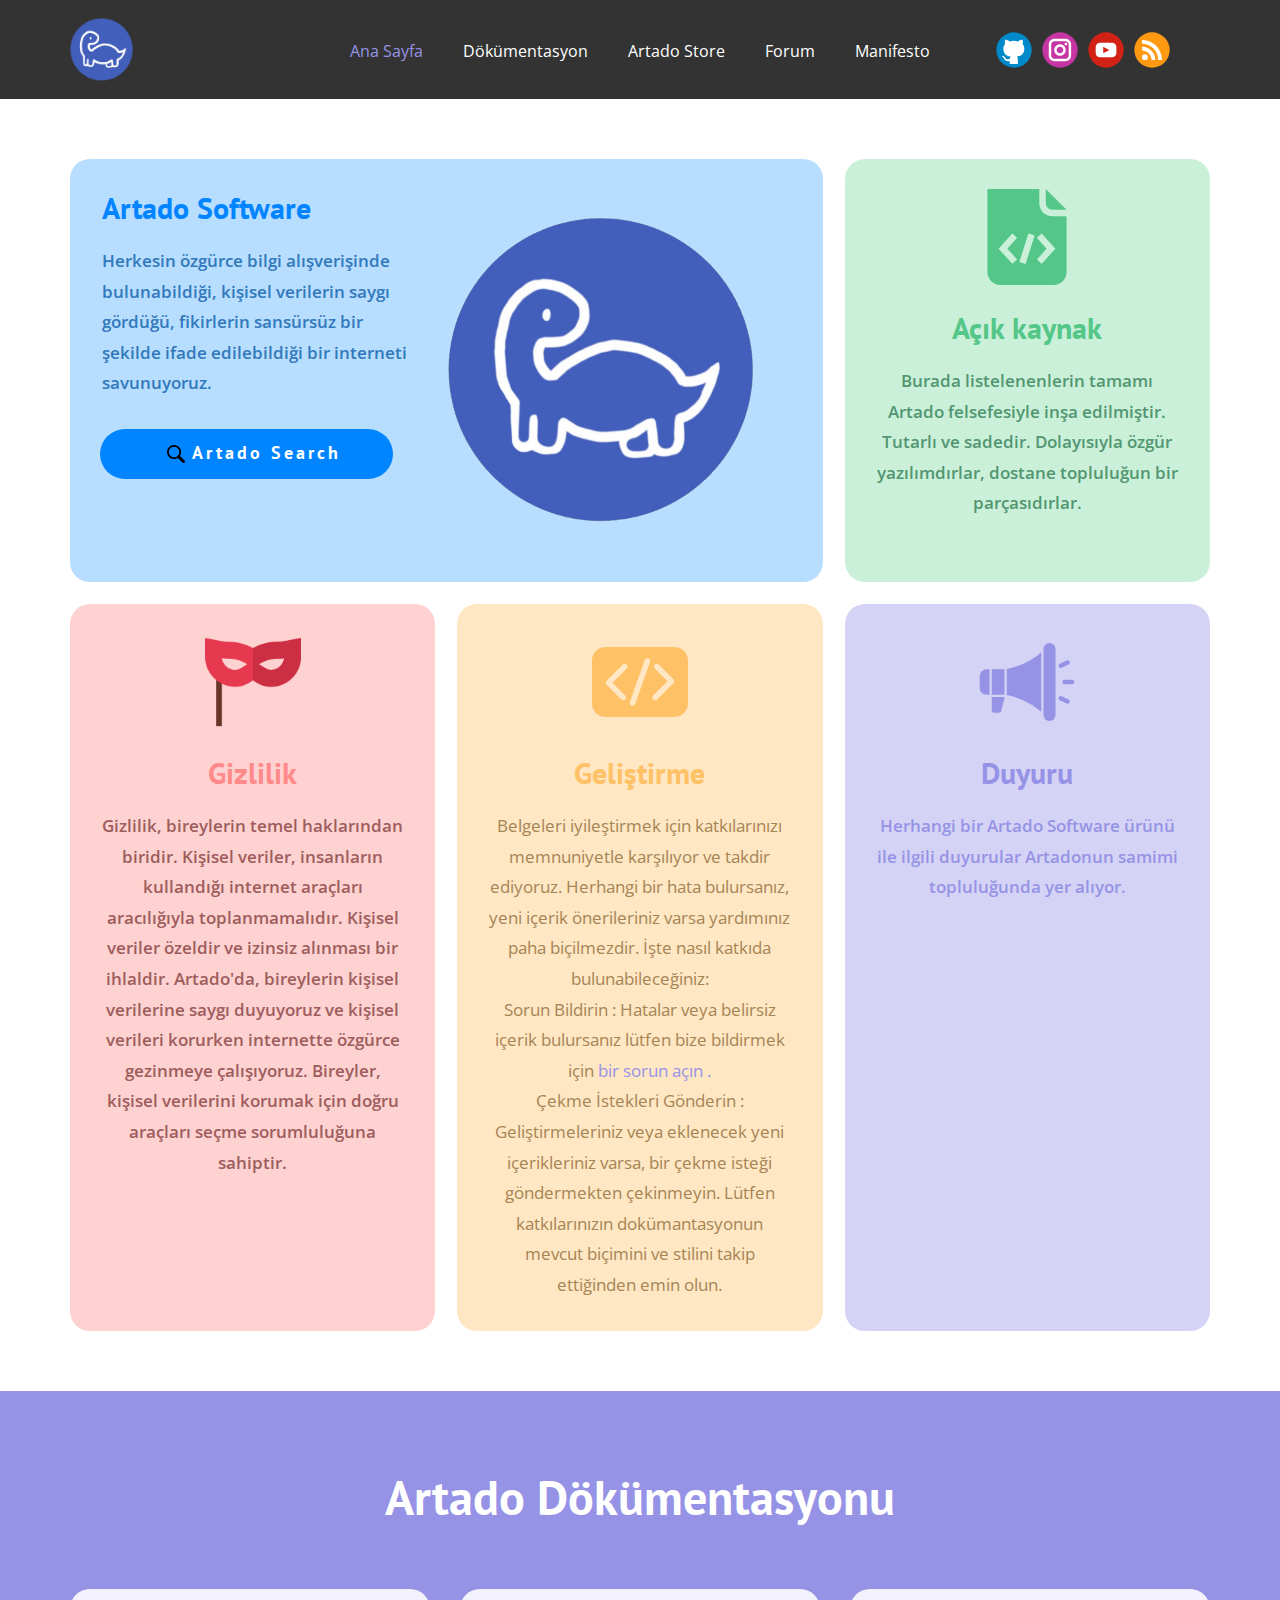
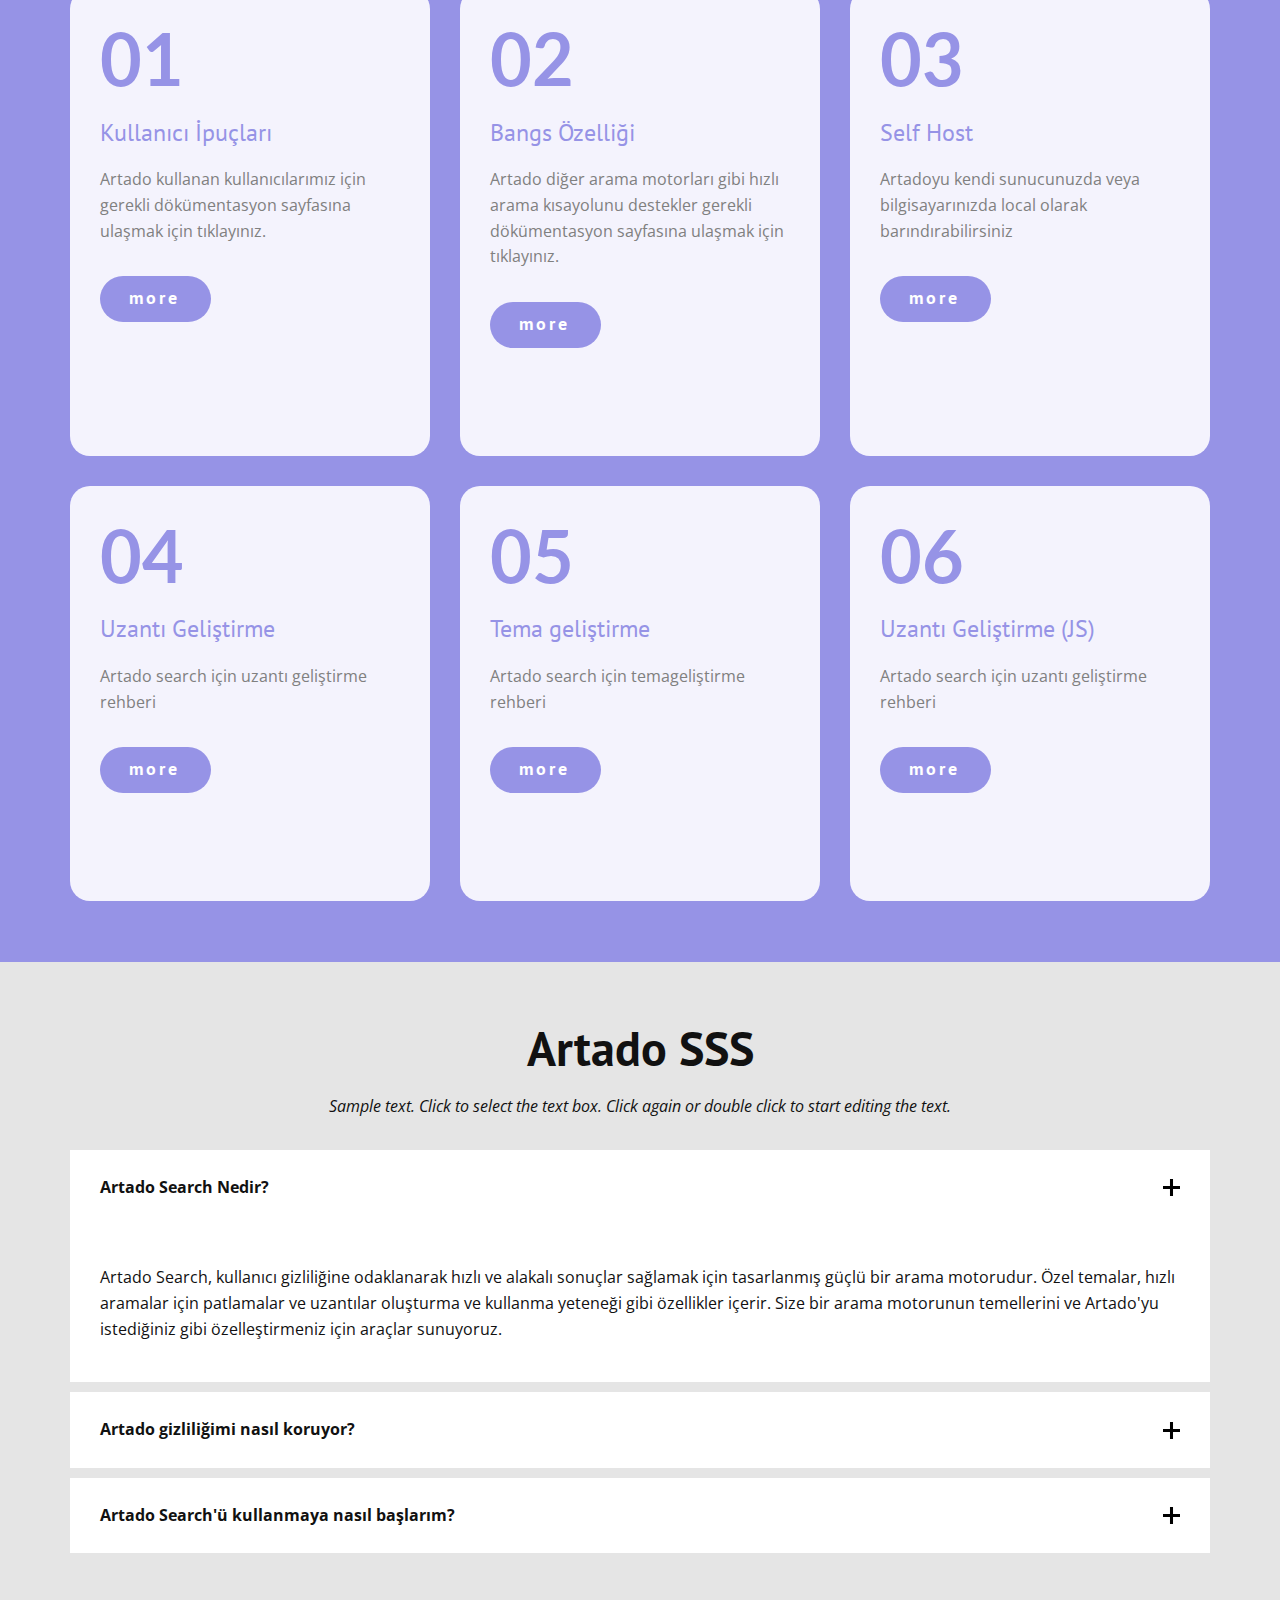
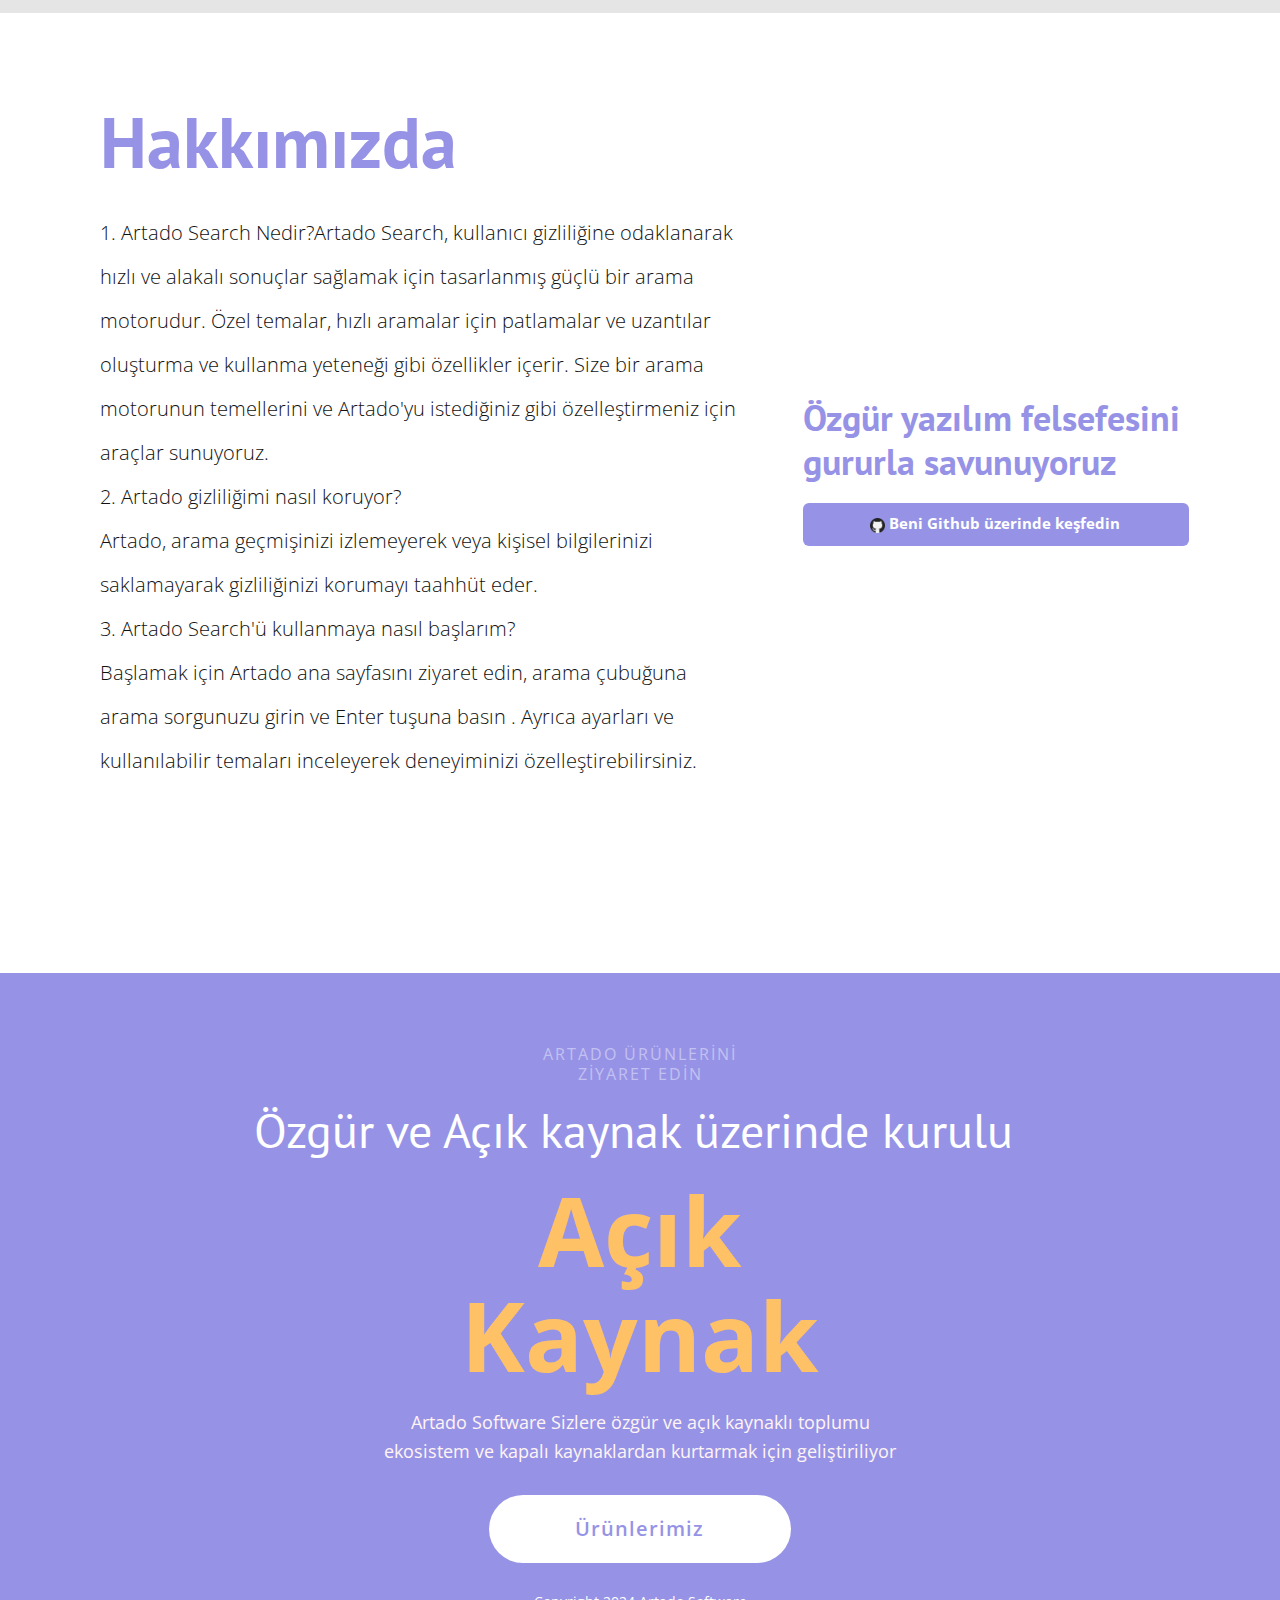
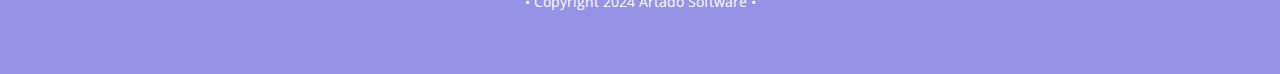
==== index.html @ 6823510e "Update index.html" ====
<!DOCTYPE html>
<html style="font-size: 16px;" lang="tr">
<head>
    <meta name="viewport" content="width=device-width, initial-scale=1.0">
    <meta charset="utf-8">
    <meta name="keywords" content="Strategic Planning, We are committed expert partners, Benefits of working with us​, 01, 02, 03, 04, 05, 06, About Us, Simple, Transparent Pricing, It&amp;apos;s Free!">
    <meta name="description" content="Artado Software ürünlerine ait dökümentasyon sayfası">
    <title>Ana Sayfa</title>
    <link rel="stylesheet" href="../capp.artado.com/98c7f1662faa76b8ba817a9982d3dadc472b928f/artado.css" media="screen">
<link rel="stylesheet" href="artado-site.css" media="screen">
<link rel="stylesheet" href="index.css" media="screen">
    <script class="u-script" type="text/javascript" src="../capp.artado.com/assets/jquery-3.5.1.min.js" defer=""></script>
    <script class="u-script" type="text/javascript" src="../capp.artado.com/98c7f1662faa76b8ba817a9982d3dadc472b928f/artado.js" defer=""></script>
    <meta name="generator" content="Html">
    <link rel="icon" href="favicon.ico">
    <link id="u-theme-google-font" rel="stylesheet" href="https://fonts.googleapis.com/css?family=PT+Sans:400,400i,700,700i|Open+Sans:300,300i,400,400i,500,500i,600,600i,700,700i,800,800i">
    <link id="u-page-google-font" rel="stylesheet" href="https://fonts.googleapis.com/css?family=PT+Sans:400,400i,700,700i|Lato:100,100i,300,300i,400,400i,700,700i,900,900i|Open+Sans:300,300i,400,400i,500,500i,600,600i,700,700i,800,800i">
    
    
    <script type="application/ld+json">{
		"@context": "http://schema.org",
		"@type": "Organization",
		"name": "Artado Docs",
		"url": "/",
		"logo": "https://assets.nicepagecdn.com/c673698b/6336722/images/artado.png",
		"sameAs": []
}</script>
    <meta name="theme-color" content="#9693e6">
    <meta property="og:title" content="Ana Sayfa">
    <meta property="og:description" content="Artado Software ürünlerine ait dökümentasyon sayfası">
    <meta property="og:type" content="website">
    <link rel="canonical" href="index.html">
  </head>
  <body data-home-page="https://artado.xyz/" data-home-page-title="Ana Sayfa" data-path-to-root="/" data-include-products="false" class="u-body u-xl-mode" data-lang="tr"><header class="u-align-center-sm u-align-center-xs u-clearfix u-custom-color-1 u-header u-header" id="sec-a26b"><div class="u-clearfix u-sheet u-sheet-1">
        <a href="#" class="u-image u-logo u-image-1" data-image-width="607" data-image-height="606">
          <img src="../assets.artadocdn.com/c673698b/6336722/images/artado.png" class="u-logo-image u-logo-image-1">
        </a>
        <div class="u-social-icons u-spacing-10 u-social-icons-1">
          <a class="u-social-url" target="_blank" data-type="Github" title="Github" href="#"><span class="u-icon u-social-github u-social-icon u-icon-1"><svg class="u-svg-link" preserveAspectRatio="xMidYMin slice" viewBox="0 0 112 112" style=""><use xlink:href="#svg-cd35"></use></svg><svg class="u-svg-content" viewBox="0 0 112 112" x="0" y="0" id="svg-cd35"><circle fill="currentColor" cx="56.1" cy="56.1" r="55"></circle><path fill="#FFFFFF" d="M88,51.3c0-5.5-1.9-10.2-5.3-13.7c0.6-1.3,2.3-6.5-0.5-13.5c0,0-4.2-1.4-14,5.3c-4.1-1.1-8.4-1.7-12.7-1.8
	c-4.3,0-8.7,0.6-12.7,1.8c-9.7-6.6-14-5.3-14-5.3c-2.8,7-1,12.2-0.5,13.5C25,41.2,23,45.7,23,51.3c0,19.6,11.9,23.9,23.3,25.2
	c-1.5,1.3-2.8,3.5-3.2,6.8c-3,1.3-10.2,3.6-14.9-4.3c0,0-2.7-4.9-7.8-5.3c0,0-5-0.1-0.4,3.1c0,0,3.3,1.6,5.6,7.5c0,0,3,9.1,17.2,6
	c0,4.3,0.1,8.3,0.1,9.5h25.2c0-1.7,0.1-7.2,0.1-14c0-4.7-1.7-7.9-3.4-9.4C76,75.2,88,70.9,88,51.3z"></path></svg></span>
          </a>
          <a class="u-social-url" title="instagram" target="_blank" href="#"><span class="u-icon u-social-icon u-social-instagram u-icon-2"><svg class="u-svg-link" preserveAspectRatio="xMidYMin slice" viewBox="0 0 112 112" style=""><use xlink:href="#svg-e102"></use></svg><svg class="u-svg-content" viewBox="0 0 112 112" x="0" y="0" id="svg-e102"><circle fill="currentColor" cx="56.1" cy="56.1" r="55"></circle><path fill="#FFFFFF" d="M55.9,38.2c-9.9,0-17.9,8-17.9,17.9C38,66,46,74,55.9,74c9.9,0,17.9-8,17.9-17.9C73.8,46.2,65.8,38.2,55.9,38.2
      z M55.9,66.4c-5.7,0-10.3-4.6-10.3-10.3c-0.1-5.7,4.6-10.3,10.3-10.3c5.7,0,10.3,4.6,10.3,10.3C66.2,61.8,61.6,66.4,55.9,66.4z"></path><path fill="#FFFFFF" d="M74.3,33.5c-2.3,0-4.2,1.9-4.2,4.2s1.9,4.2,4.2,4.2s4.2-1.9,4.2-4.2S76.6,33.5,74.3,33.5z"></path><path fill="#FFFFFF" d="M73.1,21.3H38.6c-9.7,0-17.5,7.9-17.5,17.5v34.5c0,9.7,7.9,17.6,17.5,17.6h34.5c9.7,0,17.5-7.9,17.5-17.5V38.8
      C90.6,29.1,82.7,21.3,73.1,21.3z M83,73.3c0,5.5-4.5,9.9-9.9,9.9H38.6c-5.5,0-9.9-4.5-9.9-9.9V38.8c0-5.5,4.5-9.9,9.9-9.9h34.5
      c5.5,0,9.9,4.5,9.9,9.9V73.3z"></path></svg></span>
          </a>
          <a class="u-social-url" target="_blank" data-type="YouTube" title="YouTube" href="#"><span class="u-icon u-social-icon u-social-youtube u-icon-3"><svg class="u-svg-link" preserveAspectRatio="xMidYMin slice" viewBox="0 0 112 112" style=""><use xlink:href="#svg-0011"></use></svg><svg class="u-svg-content" viewBox="0 0 112 112" x="0" y="0" id="svg-0011"><circle fill="currentColor" cx="56.1" cy="56.1" r="55"></circle><path fill="#FFFFFF" d="M74.9,33.3H37.3c-7.4,0-13.4,6-13.4,13.4v18.8c0,7.4,6,13.4,13.4,13.4h37.6c7.4,0,13.4-6,13.4-13.4V46.7 C88.3,39.3,82.3,33.3,74.9,33.3L74.9,33.3z M65.9,57l-17.6,8.4c-0.5,0.2-1-0.1-1-0.6V47.5c0-0.5,0.6-0.9,1-0.6l17.6,8.9 C66.4,56,66.4,56.8,65.9,57L65.9,57z"></path></svg></span>
          </a>
          <a class="u-social-url" target="_blank" data-type="RSS" title="RSS" href="#"><span class="u-icon u-social-icon u-social-rss u-icon-4"><svg class="u-svg-link" preserveAspectRatio="xMidYMin slice" viewBox="0 0 112 112" style=""><use xlink:href="#svg-baa0"></use></svg><svg class="u-svg-content" viewBox="0 0 112 112" x="0" y="0" id="svg-baa0"><circle fill="currentColor" cx="56.1" cy="56.1" r="55"></circle><circle fill="#FFFFFF" cx="33.9" cy="78.3" r="8.9"></circle><path fill="#FFFFFF" d="M25,45.8v11.8c16.3,0,29.6,13.3,29.6,29.6h11.8C66.4,64.3,47.9,45.8,25,45.8z"></path><path fill="#FFFFFF" d="M25,25v11.8c27.7,0,50.3,22.5,50.3,50.3h11.8C87.1,52.9,59.3,25,25,25z"></path></svg></span>
          </a>
        </div>
        <nav class="u-align-left u-menu u-menu-dropdown u-offcanvas u-menu-1">
          <div class="menu-collapse" style="font-size: 1rem;">
            <a class="u-button-style u-nav-link" href="#">
              <svg class="u-svg-link" preserveAspectRatio="xMidYMin slice" viewBox="0 0 302 302" style=""><use xmlns:xlink="http://www.w3.org/1999/xlink" xlink:href="#svg-8a8f"></use></svg>
              <svg xmlns="http://www.w3.org/2000/svg" xmlns:xlink="http://www.w3.org/1999/xlink" version="1.1" id="svg-8a8f" x="0px" y="0px" viewBox="0 0 302 302" style="enable-background:new 0 0 302 302;" xml:space="preserve" class="u-svg-content"><g><rect y="36" width="302" height="30"></rect><rect y="236" width="302" height="30"></rect><rect y="136" width="302" height="30"></rect>
</g><g></g><g></g><g></g><g></g><g></g><g></g><g></g><g></g><g></g><g></g><g></g><g></g><g></g><g></g><g></g></svg>
            </a>
          </div>
          <div class="u-custom-menu u-nav-container">
            <ul class="u-nav u-unstyled u-nav-1"><li class="u-nav-item"><a class="u-button-style u-nav-link u-text-active-palette-1-base u-text-hover-palette-2-base" href="index.html" style="padding: 10px 20px;">Ana Sayfa</a><div class="u-nav-popup"><ul class="u-h-spacing-20 u-nav u-unstyled u-v-spacing-10 u-nav-2"><li class="u-nav-item"><a class="u-button-style u-nav-link u-white" href="en_docs.html">Home</a>
</li></ul>
</div>
</li><li class="u-nav-item"><a class="u-button-style u-nav-link u-text-active-palette-1-base u-text-hover-palette-2-base" href="documentation.html" style="padding: 10px 20px;">Dökümentasyon</a><div class="u-nav-popup"><ul class="u-h-spacing-20 u-nav u-unstyled u-v-spacing-10 u-nav-3"><li class="u-nav-item"><a class="u-button-style u-nav-link u-white" href="en_docs.html">Documentation (EN)</a>
</li></ul>
</div>
</li><li class="u-nav-item"><a class="u-button-style u-nav-link u-text-active-palette-1-base u-text-hover-palette-2-base" href="https://devs.artado.xyz/" target="_blank" style="padding: 10px 20px;">Artado Store</a>
</li><li class="u-nav-item"><a class="u-button-style u-nav-link u-text-active-palette-1-base u-text-hover-palette-2-base" href="https://forum.artado.xyz/" target="_blank" style="padding: 10px 20px;">Forum</a>
</li><li class="u-nav-item"><a class="u-button-style u-nav-link u-text-active-palette-1-base u-text-hover-palette-2-base" href="https://artadosearch.com/manifest" style="padding: 10px 20px;">Manifesto</a>
</li></ul>
          </div>
          <div class="u-custom-menu u-nav-container-collapse">
            <div class="u-align-center u-black u-container-align-center u-container-style u-inner-container-layout u-opacity u-opacity-95 u-sidenav">
              <div class="u-inner-container-layout u-sidenav-overflow">
                <div class="u-menu-close"></div>
                <ul class="u-align-center u-nav u-popupmenu-items u-unstyled u-nav-4"><li class="u-nav-item"><a class="u-button-style u-nav-link" href="index.html">Ana Sayfa</a><div class="u-nav-popup"><ul class="u-h-spacing-20 u-nav u-unstyled u-v-spacing-10 u-nav-5"><li class="u-nav-item"><a class="u-button-style u-nav-link" href="en_docs.html">Home</a>
</li></ul>
</div>
</li><li class="u-nav-item"><a class="u-button-style u-nav-link" href="documentation.html">Dokümentasyon</a><div class="u-nav-popup"><ul class="u-h-spacing-20 u-nav u-unstyled u-v-spacing-10 u-nav-6"><li class="u-nav-item"><a class="u-button-style u-nav-link" href="en_docs.html">Documentation (EN)</a>
</li></ul>
</div>
</li><li class="u-nav-item"><a class="u-button-style u-nav-link" href="https://devs.artado.xyz/" target="_blank">Artado Store</a>
</li><li class="u-nav-item"><a class="u-button-style u-nav-link" href="https://forum.artado.xyz/" target="_blank">Forum</a>
</li><li class="u-nav-item"><a class="u-button-style u-nav-link" href="https://artadosearch.com/manifest">Manifesto</a>
</li></ul>
              </div>
            </div>
            <div class="u-black u-menu-overlay u-opacity u-opacity-70"></div>
          </div>
        </nav>
      </div></header> 
    <section class="u-align-center u-clearfix u-container-align-center u-section-1" id="sec-c72f">
      <div class="u-clearfix u-sheet u-sheet-1">
        <div class="data-layout-selected u-clearfix u-expanded-width u-gutter-22 u-layout-wrap u-layout-wrap-1">
          <div class="u-layout">
            <div class="u-layout-col">
              <div class="u-size-40">
                <div class="u-layout-row">
                  <div class="u-size-40">
                    <div class="u-layout-col">
                      <div class="u-align-left u-container-align-left u-container-style u-layout-cell u-opacity u-opacity-70 u-palette-5-light-2 u-radius-20 u-size-60 u-layout-cell-1">
                        <div class="u-container-layout u-container-layout-1">
                          <h3 class="u-custom-font u-font-pt-sans u-text u-text-palette-5-base u-text-1">Artado Software</h3>
                          <p class="u-text u-text-palette-5-dark-1 u-text-2"> Herkesin özgürce bilgi alışverişinde bulunabildiği, kişisel verilerin saygı gördüğü, fikirlerin sansürsüz bir şekilde ifade edilebildiği bir interneti savunuyoruz.</p>
                          <a href="#" class="u-active-white u-btn u-btn-round u-button-style u-custom-font u-font-pt-sans u-hover-white u-palette-5-base u-radius-50 u-text-active-palette-5-base u-text-hover-palette-5-base u-btn-1">&nbsp; <span class="u-file-icon u-icon"><img src="../assets.artadocdn.com/c673698b/6336722/images/49116.png" alt=""></span>&nbsp;Artado Search
                          </a>
                          <img class="u-image u-image-contain u-image-default u-image-1" src="../assets.artadocdn.com/c673698b/6336722/images/artado.png" alt="" data-image-width="607" data-image-height="606">
                        </div>
                      </div>
                    </div>
                  </div>
                  <div class="u-size-20">
                    <div class="u-layout-col">
                      <div class="u-align-center u-container-align-center u-container-style u-layout-cell u-opacity u-opacity-70 u-palette-4-light-2 u-radius-20 u-size-60 u-layout-cell-2">
                        <div class="u-container-layout u-valign-top u-container-layout-2"><span class="u-icon u-icon-circle u-text-palette-4-base u-icon-2"><svg class="u-svg-link" preserveAspectRatio="xMidYMin slice" viewBox="0 0 512 512" style=""><use xlink:href="#svg-b25b"></use></svg><svg class="u-svg-content" viewBox="0 0 512 512" x="0px" y="0px" id="svg-b25b" style="enable-background:new 0 0 512 512;"><g><g><path d="M356.324,0v76.108c0,19.075,15.519,34.594,34.594,34.594h76.108L356.324,0z"></path>
</g>
</g><g><g><path d="M390.918,145.298c-38.054,0-69.189-31.135-69.189-69.189V0H44.973v442.811c0,38.054,31.135,69.189,69.189,69.189h283.675    c38.054,0,69.189-31.135,69.189-69.189V145.298H390.918z M203.125,375.884l-25.718,23.143l-72.684-80.758l72.69-80.758    l25.718,23.137l-51.864,57.621L203.125,375.884z M248.265,399.623l-32.969-10.489l48.432-152.217l32.969,10.489L248.265,399.623z     M334.584,399.028l-25.718-23.143l51.857-57.613l-51.85-57.613l25.718-23.151l72.683,80.758L334.584,399.028z"></path>
</g>
</g></svg></span>
                          <h3 class="u-custom-font u-font-pt-sans u-text u-text-palette-4-base u-text-3">Açık kaynak</h3>
                          <p class="u-text u-text-palette-4-dark-1 u-text-4"> Burada listelenenlerin tamamı Artado felsefesiyle inşa edilmiştir. Tutarlı ve sadedir. Dolayısıyla özgür yazılımdırlar, dostane topluluğun bir parçasıdırlar.</p>
                        </div>
                      </div>
                    </div>
                  </div>
                </div>
              </div>
              <div class="u-size-20">
                <div class="u-layout-row">
                  <div class="u-align-center u-container-align-center u-container-style u-layout-cell u-opacity u-opacity-70 u-palette-2-light-2 u-radius-20 u-shape-round u-size-20 u-layout-cell-3">
                    <div class="u-container-layout u-valign-top u-container-layout-3"><span class="u-file-icon u-icon u-icon-3"><img src="../assets.artadocdn.com/c673698b/6336722/images/1051127.png" alt=""></span>
                      <h3 class="u-custom-font u-font-pt-sans u-text u-text-palette-2-base u-text-5">Gizlilik</h3>
                      <p class="u-text u-text-palette-2-dark-1 u-text-6"> Gizlilik, bireylerin temel haklarından biridir. Kişisel veriler, insanların kullandığı internet araçları aracılığıyla toplanmamalıdır. Kişisel veriler özeldir ve izinsiz alınması bir ihlaldir. Artado'da, bireylerin kişisel verilerine saygı duyuyoruz ve kişisel verileri korurken internette özgürce gezinmeye çalışıyoruz. Bireyler, kişisel verilerini korumak için doğru araçları seçme sorumluluğuna sahiptir.</p>
                    </div>
                  </div>
                  <div class="u-align-center u-container-align-center u-container-style u-layout-cell u-opacity u-opacity-70 u-palette-3-light-2 u-radius-20 u-size-20 u-layout-cell-4">
                    <div class="u-container-layout u-valign-top u-container-layout-4"><span class="u-icon u-icon-circle u-icon-4"><svg class="u-svg-link" preserveAspectRatio="xMidYMin slice" viewBox="0 0 512 512" style=""><use xlink:href="#svg-9d44"></use></svg><svg class="u-svg-content" viewBox="0 0 512 512" id="svg-9d44"><g><path d="m439.54 68.7h-367.08c-39.95 0-72.46 32.51-72.46 72.47v229.66c0 39.96 32.51 72.47 72.46 72.47h367.08c39.95 0 72.46-32.51 72.46-72.47v-229.66c0-39.96-32.51-72.47-72.46-72.47zm-253.73 115.29-76.23 76.23 67.79 67.79c5.86 5.86 5.86 15.36 0 21.21-5.85 5.86-15.35 5.86-21.21 0l-78.4-78.4c-5.86-5.86-5.86-15.35 0-21.21l86.83-86.83c5.86-5.86 15.36-5.86 21.22 0 5.85 5.85 5.85 15.35 0 21.21zm123.73-35.29-79.32 224.59c-2.76 7.82-11.33 11.91-19.14 9.15s-11.91-11.33-9.15-19.14l79.32-224.59c2.76-7.81 11.32-11.91 19.14-9.15 7.81 2.76 11.91 11.33 9.15 19.14zm124.7 113.69-86.83 86.83c-5.86 5.86-15.36 5.86-21.22 0-5.85-5.85-5.85-15.35 0-21.21l76.23-76.23-67.79-67.79c-5.86-5.86-5.86-15.36 0-21.21 5.85-5.86 15.35-5.86 21.21 0l78.4 78.4c5.86 5.86 5.86 15.35 0 21.21z"></path>
</g></svg></span>
                      <h3 class="u-custom-font u-font-pt-sans u-text u-text-palette-3-base u-text-7">Geliştirme</h3>
                      <p class="u-text u-text-palette-3-dark-1 u-text-8"> Belgeleri iyileştirmek için katkılarınızı memnuniyetle karşılıyor ve takdir ediyoruz. Herhangi bir hata bulursanız, yeni içerik önerileriniz varsa yardımınız paha biçilmezdir. İşte nasıl katkıda bulunabileceğiniz:<br>Sorun Bildirin&nbsp;: Hatalar veya belirsiz içerik bulursanız lütfen&nbsp;bize bildirmek için&nbsp;<a href="https://github.com/Artado-Project/artadosearch/issues" class="u-active-none u-border-none u-btn u-button-style u-hover-none u-none u-text-palette-1-base u-btn-2">bir sorun açın .</a>
                        <br>Çekme İstekleri Gönderin&nbsp;: Geliştirmeleriniz veya eklenecek yeni içerikleriniz varsa, bir çekme isteği göndermekten çekinmeyin. Lütfen katkılarınızın dokümantasyonun mevcut biçimini ve stilini takip ettiğinden emin olun.
                      </p>
                    </div>
                  </div>
                  <div class="u-align-center u-container-align-center u-container-style u-layout-cell u-opacity u-opacity-70 u-palette-1-light-2 u-radius-20 u-size-20 u-layout-cell-5">
                    <div class="u-container-layout u-valign-top u-container-layout-5"><span class="u-icon u-icon-circle u-icon-5"><svg class="u-svg-link" preserveAspectRatio="xMidYMin slice" viewBox="0 0 512 512" style=""><use xlink:href="#svg-929b"></use></svg><svg class="u-svg-content" viewBox="0 0 512 512" id="svg-929b"><g id="_10-awareness"><g id="glyph"><path d="m68 408a12 12 0 0 0 12 12h27a12 12 0 0 0 11.642-9.089l18.727-74.911h-69.369z"></path><path d="m148 325.084c39.546 6.021 126.607 37.071 184 89.749v-317.666c-57.393 52.678-144.454 83.728-184 89.749z"></path><path d="m376 48a32.036 32.036 0 0 0 -32 32v352a32 32 0 0 0 64 0v-352a32.036 32.036 0 0 0 -32-32z"></path><path d="m68 188h68v136h-68z"></path><path d="m4 224v64a36.04 36.04 0 0 0 36 36h16v-136h-16a36.04 36.04 0 0 0 -36 36z"></path><path d="m496 244h-40a12 12 0 0 0 0 24h40a12 12 0 0 0 0-24z"></path><path d="m436.256 181.336a11.939 11.939 0 0 0 5.191-1.188l36.053-17.333a12 12 0 0 0 -10.4-21.63l-36.049 17.334a12 12 0 0 0 5.209 22.817z"></path><path d="m477.5 349.185-36.049-17.333a12 12 0 0 0 -10.4 21.629l36.049 17.334a12 12 0 0 0 10.4-21.63z"></path>
</g>
</g></svg></span>
                      <h3 class="u-custom-font u-font-pt-sans u-text u-text-palette-1-base u-text-9">Duyuru</h3>
                      <p class="u-text u-text-palette-1-dark-1 u-text-10">
                        <a class="u-active-none u-border-none u-btn u-button-link u-button-style u-hover-none u-none u-text-palette-1-base u-btn-3" data-href="https://forum.artado.xyz" data-target="_blank">Herhangi bir Artado Software ürünü ile ilgili duyurular Artadonun samimi topluluğunda yer alıyor.<br>
                        </a>
                      </p>
                    </div>
                  </div>
                </div>
              </div>
            </div>
          </div>
        </div>
      </div>
    </section>
    <section class="u-align-center-lg u-align-center-md u-align-center-xl u-align-left-xs u-align-right-sm u-clearfix u-palette-1-base u-section-2" id="carousel_5093">
      <div class="u-clearfix u-sheet u-valign-middle u-sheet-1">
        <h1 class="u-align-center-sm u-align-center-xs u-text u-text-1">Artado Dökümentasyonu </h1>
        <div class="u-expanded-width u-list u-list-1">
          <div class="u-repeater u-repeater-1">
            <div class="u-container-style u-list-item u-palette-1-light-3 u-radius-20 u-repeater-item u-shape-round u-list-item-1">
              <div class="u-container-layout u-similar-container u-valign-top u-container-layout-1">
                <h2 class="u-custom-font u-font-lato u-text u-text-palette-1-base u-text-2">01</h2>
                <h4 class="u-text u-text-palette-1-base u-text-3">Kullanıcı İpuçları</h4>
                <p class="u-text u-text-grey-50 u-text-4">Artado kullanan kullanıcılarımız için gerekli dökümentasyon sayfasına ulaşmak için tıklayınız.</p>
                <a href="documentation.html" class="u-active-palette-1-light-2 u-btn u-btn-round u-button-style u-custom-font u-font-pt-sans u-hover-palette-1-light-2 u-palette-1-base u-radius-50 u-text-active-white u-text-hover-white u-btn-1">more </a>
              </div>
            </div>
            <div class="u-container-style u-list-item u-palette-1-light-3 u-radius-20 u-repeater-item u-shape-round u-list-item-2">
              <div class="u-container-layout u-similar-container u-valign-top u-container-layout-2">
                <h2 class="u-custom-font u-font-lato u-text u-text-palette-1-base u-text-5">02</h2>
                <h4 class="u-text u-text-palette-1-base u-text-6">Bangs Özelliği</h4>
                <p class="u-text u-text-grey-50 u-text-7">Artado diğer arama motorları gibi hızlı arama kısayolunu destekler&nbsp;gerekli dökümentasyon sayfasına ulaşmak için tıklayınız.</p>
                <a href="documentation.html" class="u-active-palette-1-light-2 u-btn u-btn-round u-button-style u-custom-font u-font-pt-sans u-hover-palette-1-light-2 u-palette-1-base u-radius-50 u-text-active-white u-text-hover-white u-btn-2">more </a>
              </div>
            </div>
            <div class="u-container-style u-list-item u-palette-1-light-3 u-radius-20 u-repeater-item u-shape-round u-list-item-3">
              <div class="u-container-layout u-similar-container u-valign-top u-container-layout-3">
                <h2 class="u-custom-font u-font-lato u-text u-text-palette-1-base u-text-8">03</h2>
                <h4 class="u-text u-text-palette-1-base u-text-9">Self Host</h4>
                <p class="u-text u-text-grey-50 u-text-10">Artadoyu kendi sunucunuzda veya bilgisayarınızda local olarak barındırabilirsiniz</p>
                <a href="documentation.html" class="u-active-palette-1-light-2 u-btn u-btn-round u-button-style u-custom-font u-font-pt-sans u-hover-palette-1-light-2 u-palette-1-base u-radius-50 u-text-active-white u-text-hover-white u-btn-3">more</a>
              </div>
            </div>
            <div class="u-container-style u-list-item u-palette-1-light-3 u-radius-20 u-repeater-item u-shape-round u-list-item-4">
              <div class="u-container-layout u-similar-container u-valign-top u-container-layout-4">
                <h2 class="u-custom-font u-font-lato u-text u-text-palette-1-base u-text-11">04</h2>
                <h4 class="u-text u-text-palette-1-base u-text-12">Uzantı Geliştirme</h4>
                <p class="u-text u-text-grey-50 u-text-13">Artado search için uzantı geliştirme rehberi</p>
                <a href="documentation.html" class="u-active-palette-1-light-2 u-btn u-btn-round u-button-style u-custom-font u-font-pt-sans u-hover-palette-1-light-2 u-palette-1-base u-radius-50 u-text-active-white u-text-hover-white u-btn-4">more</a>
              </div>
            </div>
            <div class="u-container-style u-custom-item u-list-item u-palette-1-light-3 u-radius-20 u-repeater-item u-shape-round u-list-item-5">
              <div class="u-container-layout u-similar-container u-valign-top u-container-layout-5">
                <h2 class="u-custom-font u-font-lato u-text u-text-palette-1-base u-text-14">05</h2>
                <h4 class="u-text u-text-palette-1-base u-text-15">Tema geliştirme</h4>
                <p class="u-text u-text-grey-50 u-text-16"> Artado search için temageliştirme rehberi</p>
                <a href="documentation.html" class="u-active-palette-1-light-2 u-btn u-btn-round u-button-style u-custom-font u-font-pt-sans u-hover-palette-1-light-2 u-palette-1-base u-radius-50 u-text-active-white u-text-hover-white u-btn-5">more</a>
              </div>
            </div>
            <div class="u-container-style u-list-item u-palette-1-light-3 u-radius-20 u-repeater-item u-shape-round u-list-item-6">
              <div class="u-container-layout u-similar-container u-valign-top u-container-layout-6">
                <h2 class="u-custom-font u-font-lato u-text u-text-palette-1-base u-text-17">06</h2>
                <h4 class="u-text u-text-palette-1-base u-text-18">Uzantı Geliştirme (JS)</h4>
                <p class="u-text u-text-grey-50 u-text-19"> Artado search için uzantı geliştirme rehberi</p>
                <a href="documentation.html" class="u-active-palette-1-light-2 u-btn u-btn-round u-button-style u-custom-font u-font-pt-sans u-hover-palette-1-light-2 u-palette-1-base u-radius-50 u-text-active-white u-text-hover-white u-btn-6">more</a>
              </div>
            </div>
          </div>
        </div>
      </div>
    </section>
    <section class="u-align-center u-clearfix u-container-align-center u-grey-10 u-section-3" id="sec-bb9f">
      <div class="u-clearfix u-sheet u-valign-middle u-sheet-1">
        <h2 class="u-text u-text-default u-text-1">Artado SSS</h2>
        <p class="u-text u-text-2">Sample text. Click to select the text box. Click again or double click to start editing the text.</p>
        <div class="u-accordion u-expanded-width u-faq u-spacing-10 u-accordion-1">
          <div class="u-accordion-item">
            <a class="active u-accordion-link u-active-white u-button-style u-hover-white u-white u-accordion-link-1" id="link-accordion-f600" aria-controls="accordion-f600" aria-selected="true">
              <span class="u-accordion-link-text"> Artado Search Nedir?</span><span class="u-accordion-link-icon u-icon u-text-grey-50 u-icon-1"><svg class="u-svg-link" preserveAspectRatio="xMidYMin slice" viewBox="0 0 448 448" style=""><use xmlns:xlink="http://www.w3.org/1999/xlink" xlink:href="#svg-3ae2"></use></svg><svg class="u-svg-content" viewBox="0 0 448 448" id="svg-3ae2" style=""><path d="m272 184c-4.417969 0-8-3.582031-8-8v-176h-80v176c0 4.417969-3.582031 8-8 8h-176v80h176c4.417969 0 8 3.582031 8 8v176h80v-176c0-4.417969 3.582031-8 8-8h176v-80zm0 0"></path></svg></span>
            </a>
            <div class="u-accordion-active u-accordion-pane u-container-style u-white u-accordion-pane-1" id="accordion-f600" aria-labelledby="link-accordion-f600">
              <div class="u-container-layout u-container-layout-1">
                <div class="fr-view u-clearfix u-rich-text u-text">
                  <p>Artado Search, kullanıcı gizliliğine odaklanarak hızlı ve alakalı sonuçlar sağlamak için tasarlanmış güçlü bir arama motorudur. Özel temalar, hızlı aramalar için patlamalar ve uzantılar oluşturma ve kullanma yeteneği gibi özellikler içerir. Size bir arama motorunun temellerini ve Artado'yu istediğiniz gibi özelleştirmeniz için araçlar sunuyoruz. </p>
                </div>
              </div>
            </div>
          </div>
          <div class="u-accordion-item">
            <a class="u-accordion-link u-active-white u-button-style u-hover-white u-white u-accordion-link-2" id="link-accordion-72f4" aria-controls="accordion-72f4" aria-selected="false">
              <span class="u-accordion-link-text"> Artado gizliliğimi nasıl koruyor?</span><span class="u-accordion-link-icon u-icon u-text-grey-50 u-icon-2"><svg class="u-svg-link" preserveAspectRatio="xMidYMin slice" viewBox="0 0 448 448" style=""><use xmlns:xlink="http://www.w3.org/1999/xlink" xlink:href="#svg-05a3"></use></svg><svg class="u-svg-content" viewBox="0 0 448 448" id="svg-05a3" style=""><path d="m272 184c-4.417969 0-8-3.582031-8-8v-176h-80v176c0 4.417969-3.582031 8-8 8h-176v80h176c4.417969 0 8 3.582031 8 8v176h80v-176c0-4.417969 3.582031-8 8-8h176v-80zm0 0"></path></svg></span>
            </a>
            <div class="u-accordion-pane u-container-style u-white u-accordion-pane-2" id="accordion-72f4" aria-labelledby="link-accordion-72f4">
              <div class="u-container-layout u-container-layout-2">
                <div class="fr-view u-clearfix u-rich-text u-text">
                  <p>Artado, arama geçmişinizi izlemeyerek veya kişisel bilgilerinizi saklamayarak gizliliğinizi korumayı taahhüt eder. </p>
                </div>
              </div>
            </div>
          </div>
          <div class="u-accordion-item">
            <a class="u-accordion-link u-active-white u-button-style u-hover-white u-white u-accordion-link-3" id="link-accordion-854e" aria-controls="accordion-854e" aria-selected="false">
              <span class="u-accordion-link-text"> Artado Search'ü kullanmaya nasıl başlarım?</span><span class="u-accordion-link-icon u-icon u-text-grey-50 u-icon-3"><svg class="u-svg-link" preserveAspectRatio="xMidYMin slice" viewBox="0 0 448 448" style=""><use xmlns:xlink="http://www.w3.org/1999/xlink" xlink:href="#svg-4a3a"></use></svg><svg class="u-svg-content" viewBox="0 0 448 448" id="svg-4a3a" style=""><path d="m272 184c-4.417969 0-8-3.582031-8-8v-176h-80v176c0 4.417969-3.582031 8-8 8h-176v80h176c4.417969 0 8 3.582031 8 8v176h80v-176c0-4.417969 3.582031-8 8-8h176v-80zm0 0"></path></svg></span>
            </a>
            <div class="u-accordion-pane u-container-style u-white u-accordion-pane-3" id="accordion-854e" aria-labelledby="link-accordion-854e">
              <div class="u-container-layout u-container-layout-3">
                <div class="fr-view u-clearfix u-rich-text u-text">
                  <p>Başlamak için <a class="u-active-none u-border-none u-btn u-button-link u-button-style u-hover-none u-none u-text-palette-1-base u-btn-1" href="https://artadosearch.com/" rel="noopener noreferrer" target="_blank">Artado ana sayfasını ziyaret edin</a>, arama çubuğuna arama sorgunuzu girin ve Enter tuşuna basın . Ayrıca ayarları ve kullanılabilir temaları inceleyerek deneyiminizi özelleştirebilirsiniz.
                  </p>
                </div>
              </div>
            </div>
          </div>
        </div>
      </div>
    </section>
    <section class="u-clearfix u-section-4" id="sec-79c5">
      <div class="u-clearfix u-sheet u-sheet-1">
        <div class="data-layout-selected u-clearfix u-expanded-width u-layout-wrap u-layout-wrap-1">
          <div class="u-layout">
            <div class="u-layout-row">
              <div class="u-container-style u-layout-cell u-size-37 u-layout-cell-1">
                <div class="u-container-layout u-container-layout-1">
                  <h2 class="u-text u-text-palette-1-base u-text-1">Hakkımızda</h2>
                  <p class="u-text u-text-2">1. Artado Search Nedir?Artado Search, kullanıcı gizliliğine odaklanarak hızlı ve alakalı sonuçlar sağlamak için tasarlanmış güçlü bir arama motorudur. Özel temalar, hızlı aramalar için patlamalar ve uzantılar oluşturma ve kullanma yeteneği gibi özellikler içerir. Size bir arama motorunun temellerini ve Artado'yu istediğiniz gibi özelleştirmeniz için araçlar sunuyoruz.<br>2. Artado gizliliğimi nasıl koruyor?<br>Artado, arama geçmişinizi izlemeyerek veya kişisel bilgilerinizi saklamayarak gizliliğinizi korumayı taahhüt eder.<br>3. Artado Search'ü kullanmaya nasıl başlarım?<br>Başlamak için Artado ana sayfasını ziyaret edin, arama çubuğuna arama sorgunuzu girin ve&nbsp;Enter&nbsp;tuşuna basın . Ayrıca ayarları ve kullanılabilir temaları inceleyerek deneyiminizi özelleştirebilirsiniz.
                  </p>
                </div>
              </div>
              <div class="u-container-style u-layout-cell u-size-23 u-layout-cell-2">
                <div class="u-container-layout u-container-layout-2">
                  <div class="u-image u-image-circle u-image-1" alt="" data-image-width="607" data-image-height="606"></div>
                  <h3 class="u-custom-font u-font-pt-sans u-text u-text-palette-1-base u-text-3">Özgür yazılım felsefesini gururla savunuyoruz</h3>
                  <a href="https://github.com/Artado-Project" class="u-active-palette-1-dark-3 u-btn u-btn-round u-button-style u-hover-palette-1-dark-3 u-radius-6 u-btn-1" target="_blank"><span class="u-file-icon u-icon"><img src="../assets.artadocdn.com/c673698b/6336722/images/919847.png" alt=""></span>&nbsp;Beni Github üzerinde keşfedin
                  </a>
                </div>
              </div>
            </div>
          </div>
        </div>
      </div>
    </section>
    <section class="u-align-center u-clearfix u-container-align-center u-palette-1-base u-section-5" id="sec-2e48">
      <div class="u-clearfix u-sheet u-sheet-1">
        <h5 class="u-custom-font u-text u-text-font u-text-palette-1-light-2 u-text-1">Artado ürünlerini ziyaret edin</h5>
        <h2 class="u-text u-text-2">Özgür ve Açık kaynak üzerinde kurulu&nbsp;</h2>
        <h1 class="u-custom-font u-font-open-sans u-text u-text-palette-3-base u-text-3">Açık Kaynak</h1>
        <p class="u-text u-text-palette-2-light-3 u-text-4">Artado Software Sizlere özgür ve açık kaynaklı toplumu ekosistem ve kapalı kaynaklardan kurtarmak için geliştiriliyor</p>
        <a href="https://artado.xyz/" class="u-active-palette-1-light-2 u-btn u-btn-round u-button-style u-hover-palette-1-light-2 u-radius-50 u-text-palette-1-base u-white u-btn-1" target="_blank">Ürünlerimiz </a>
        <p class="u-text u-text-5"> • Copyright 2024 Artado Software •</p>
      </div>
    </section>
 
</body>
</html>
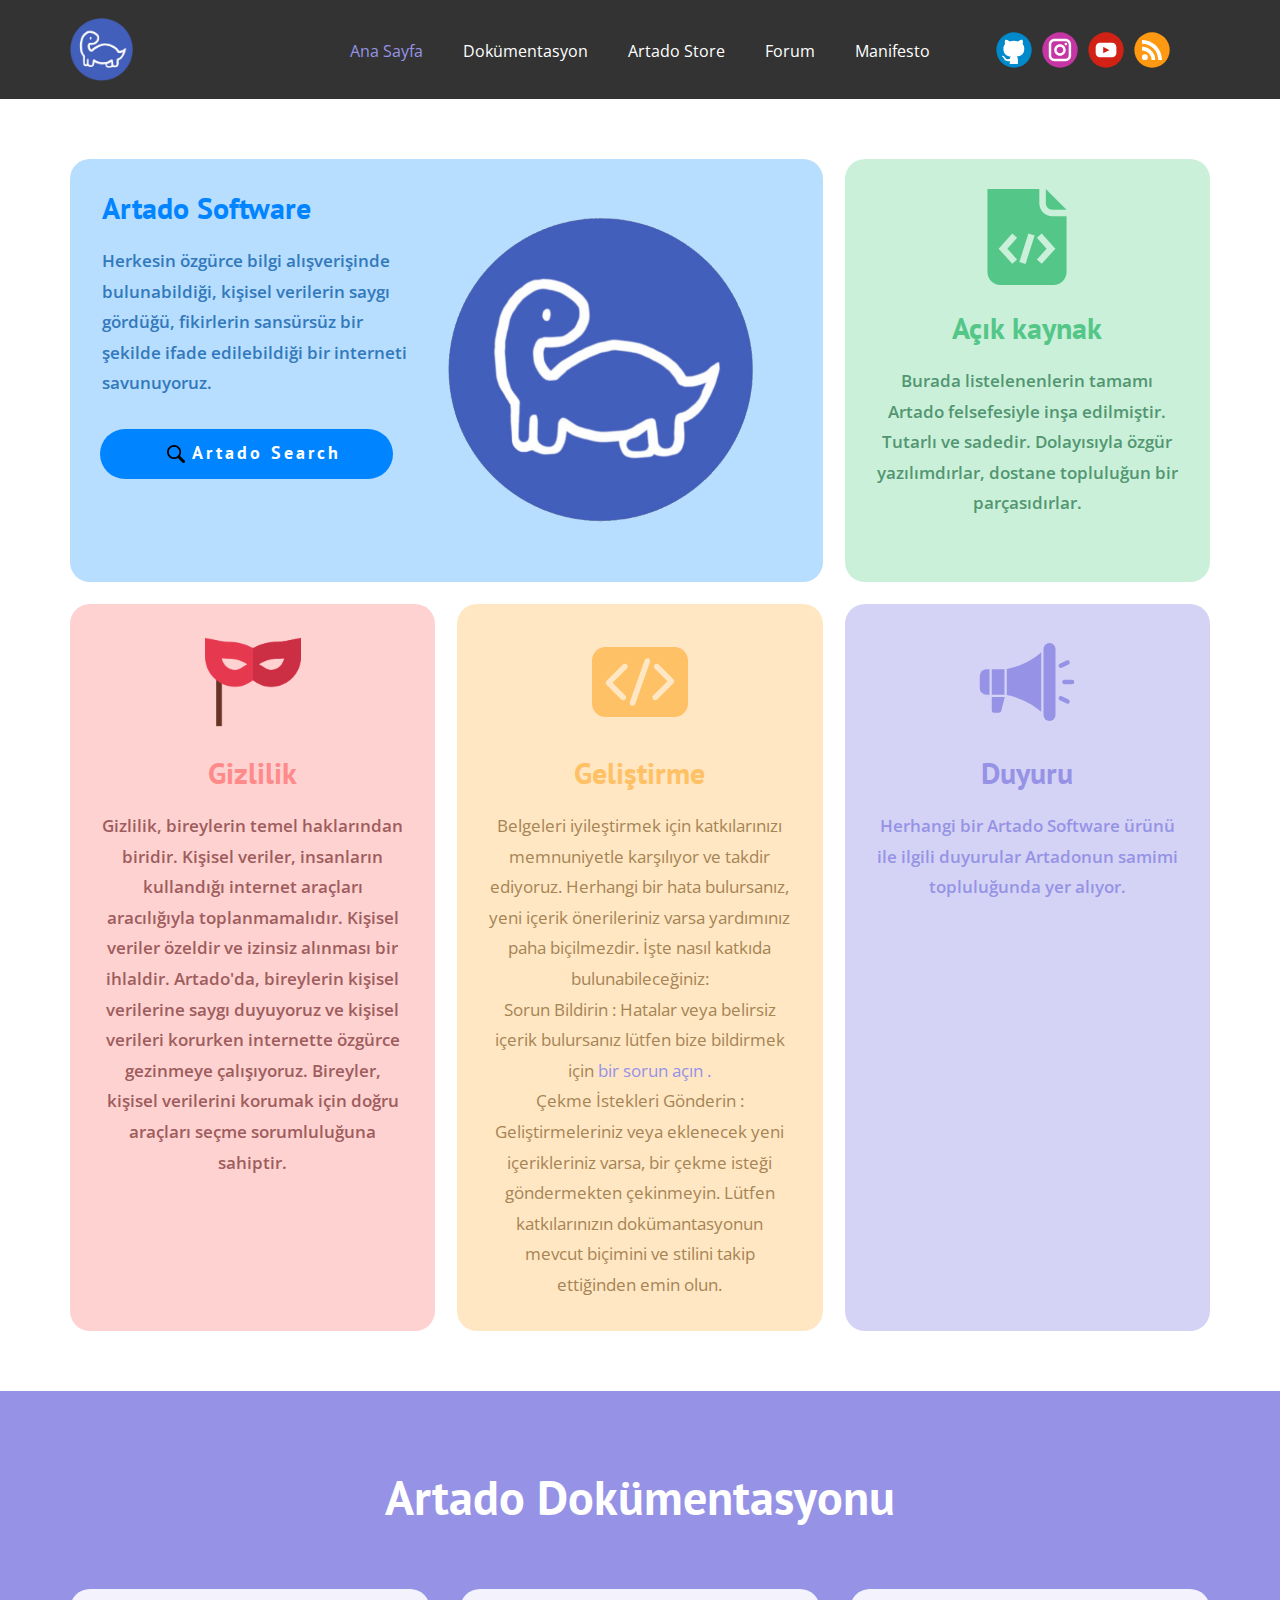
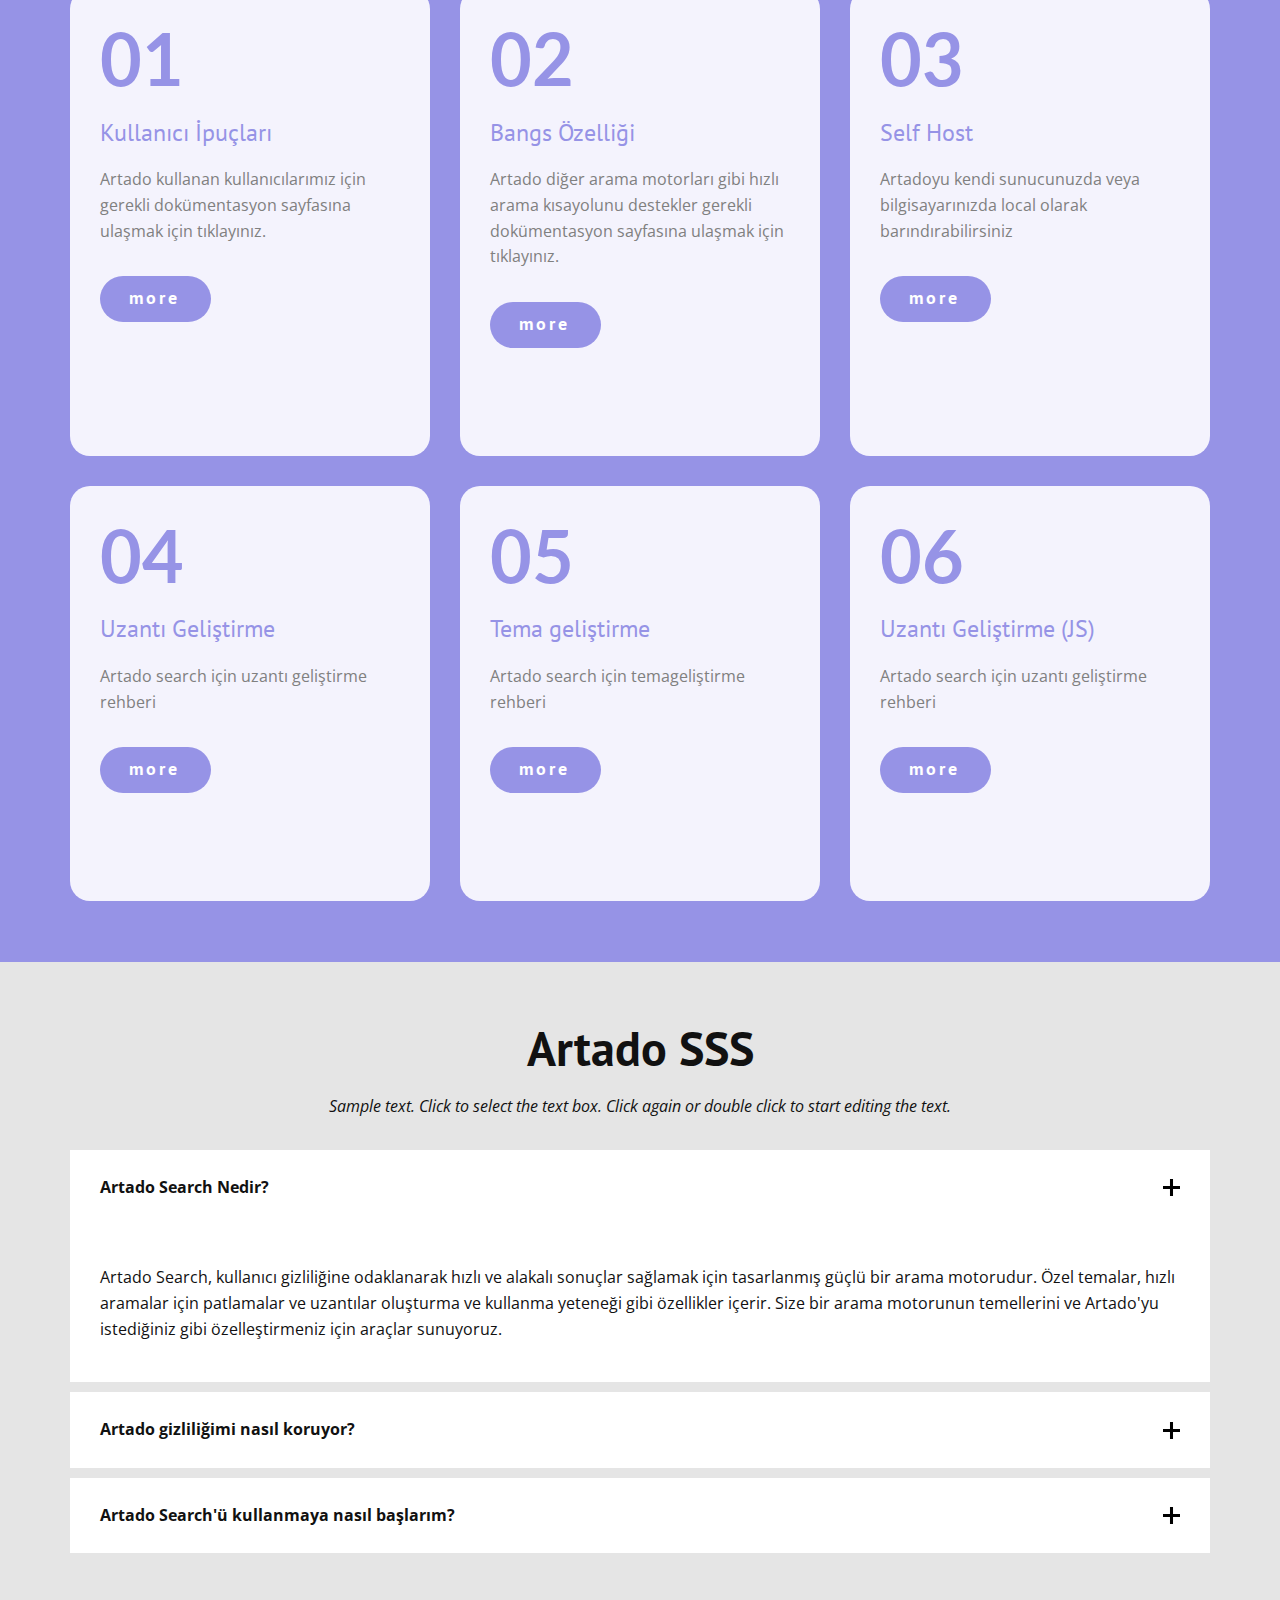
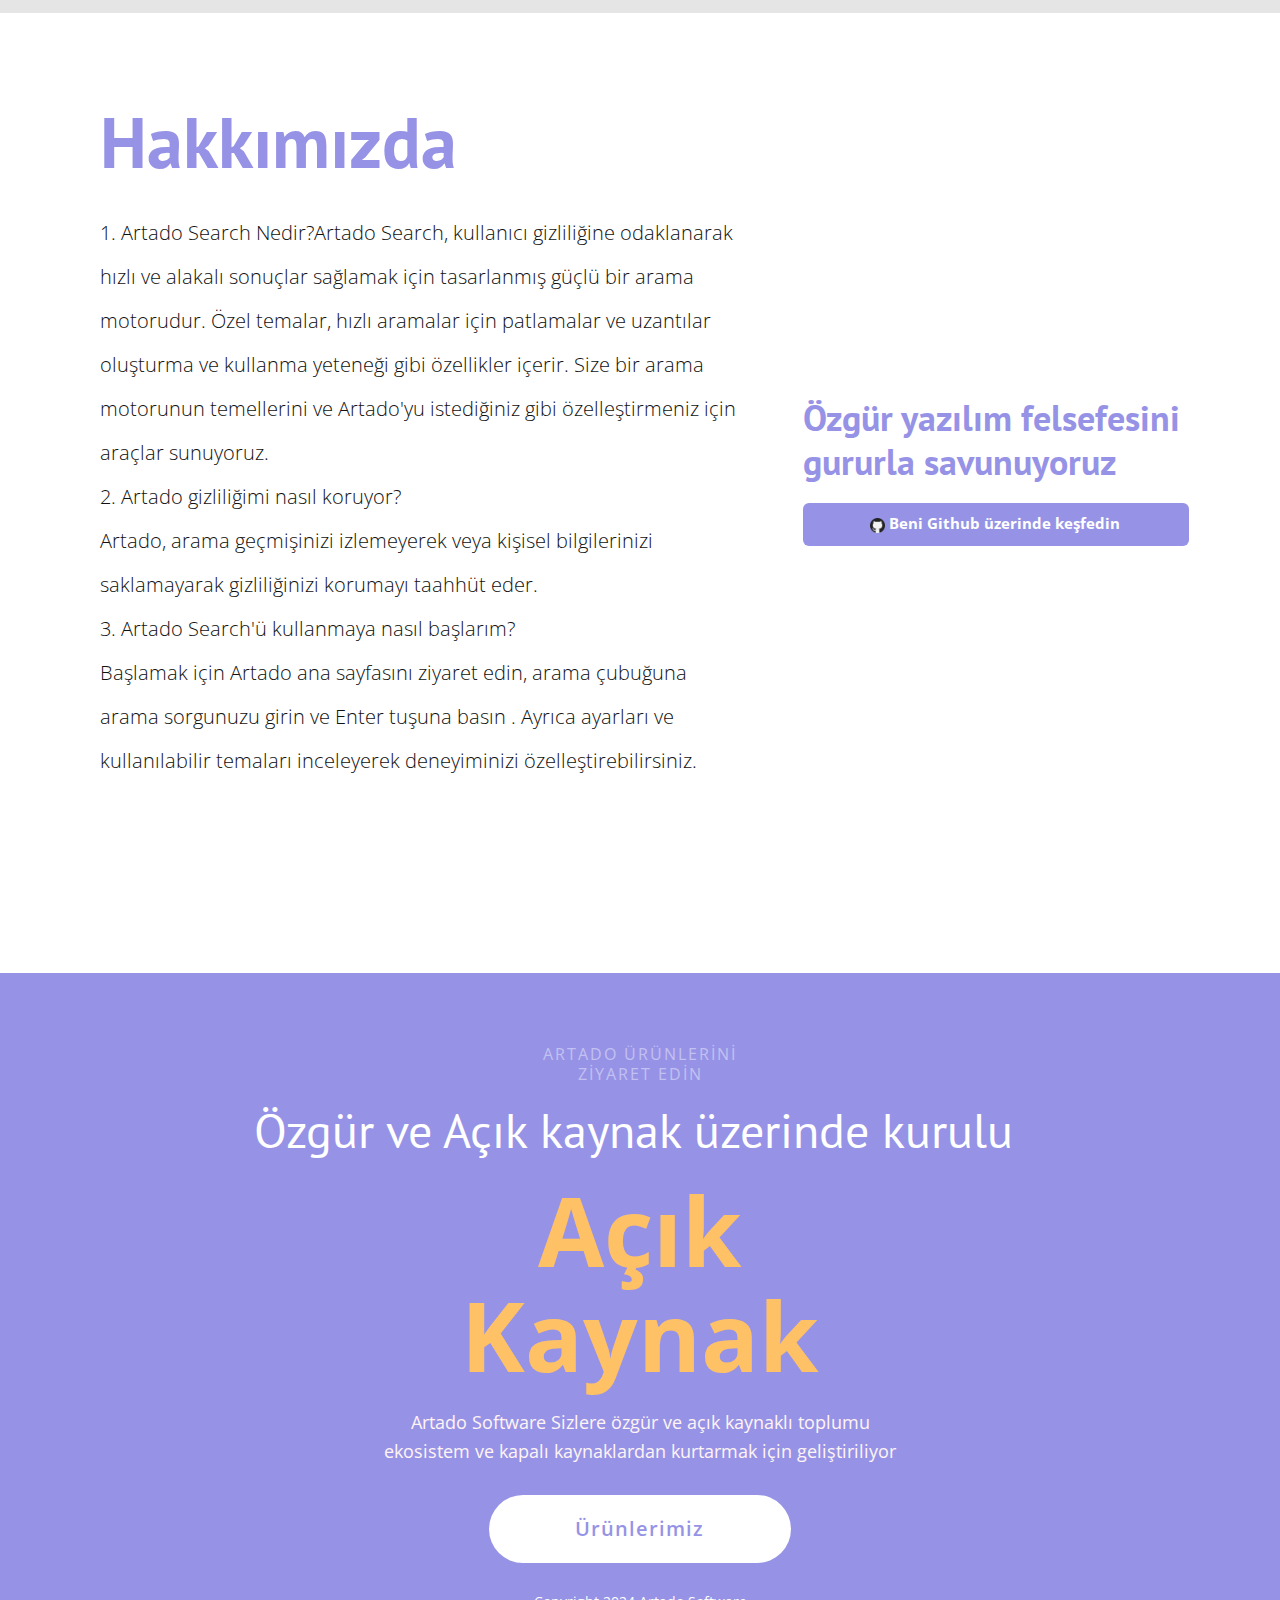
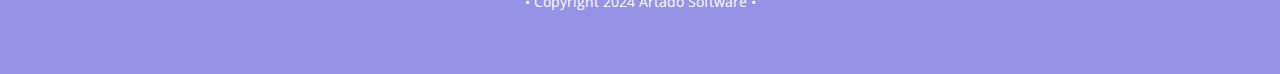
==== commit 10c617c6: "Update index.html" ====
--- a/index.html
+++ b/index.html
@@ -4,7 +4,7 @@
     <meta name="viewport" content="width=device-width, initial-scale=1.0">
     <meta charset="utf-8">
     <meta name="keywords" content="Strategic Planning, We are committed expert partners, Benefits of working with us​, 01, 02, 03, 04, 05, 06, About Us, Simple, Transparent Pricing, It&amp;apos;s Free!">
-    <meta name="description" content="Artado Software ürünlerine ait dökümentasyon sayfası">
+    <meta name="description" content="Artado Software ürünlerine ait dokümentasyon sayfası">
     <title>Ana Sayfa</title>
     <link rel="stylesheet" href="../capp.artado.com/98c7f1662faa76b8ba817a9982d3dadc472b928f/artado.css" media="screen">
 <link rel="stylesheet" href="artado-site.css" media="screen">
@@ -27,7 +27,7 @@
 }</script>
     <meta name="theme-color" content="#9693e6">
     <meta property="og:title" content="Ana Sayfa">
-    <meta property="og:description" content="Artado Software ürünlerine ait dökümentasyon sayfası">
+    <meta property="og:description" content="Artado Software ürünlerine ait dokümentasyon sayfası">
     <meta property="og:type" content="website">
     <link rel="canonical" href="index.html">
   </head>
@@ -63,7 +63,7 @@
             <ul class="u-nav u-unstyled u-nav-1"><li class="u-nav-item"><a class="u-button-style u-nav-link u-text-active-palette-1-base u-text-hover-palette-2-base" href="index.html" style="padding: 10px 20px;">Ana Sayfa</a><div class="u-nav-popup"><ul class="u-h-spacing-20 u-nav u-unstyled u-v-spacing-10 u-nav-2"><li class="u-nav-item"><a class="u-button-style u-nav-link u-white" href="en_docs.html">Home</a>
 </li></ul>
 </div>
-</li><li class="u-nav-item"><a class="u-button-style u-nav-link u-text-active-palette-1-base u-text-hover-palette-2-base" href="documentation.html" style="padding: 10px 20px;">Dökümentasyon</a><div class="u-nav-popup"><ul class="u-h-spacing-20 u-nav u-unstyled u-v-spacing-10 u-nav-3"><li class="u-nav-item"><a class="u-button-style u-nav-link u-white" href="en_docs.html">Documentation (EN)</a>
+</li><li class="u-nav-item"><a class="u-button-style u-nav-link u-text-active-palette-1-base u-text-hover-palette-2-base" href="documentation.html" style="padding: 10px 20px;">Dokümentasyon</a><div class="u-nav-popup"><ul class="u-h-spacing-20 u-nav u-unstyled u-v-spacing-10 u-nav-3"><li class="u-nav-item"><a class="u-button-style u-nav-link u-white" href="en_docs.html">Documentation (EN)</a>
 </li></ul>
 </div>
 </li><li class="u-nav-item"><a class="u-button-style u-nav-link u-text-active-palette-1-base u-text-hover-palette-2-base" href="https://devs.artado.xyz/" target="_blank" style="padding: 10px 20px;">Artado Store</a>
@@ -164,14 +164,14 @@
     </section>
     <section class="u-align-center-lg u-align-center-md u-align-center-xl u-align-left-xs u-align-right-sm u-clearfix u-palette-1-base u-section-2" id="carousel_5093">
       <div class="u-clearfix u-sheet u-valign-middle u-sheet-1">
-        <h1 class="u-align-center-sm u-align-center-xs u-text u-text-1">Artado Dökümentasyonu </h1>
+        <h1 class="u-align-center-sm u-align-center-xs u-text u-text-1">Artado Dokümentasyonu </h1>
         <div class="u-expanded-width u-list u-list-1">
           <div class="u-repeater u-repeater-1">
             <div class="u-container-style u-list-item u-palette-1-light-3 u-radius-20 u-repeater-item u-shape-round u-list-item-1">
               <div class="u-container-layout u-similar-container u-valign-top u-container-layout-1">
                 <h2 class="u-custom-font u-font-lato u-text u-text-palette-1-base u-text-2">01</h2>
                 <h4 class="u-text u-text-palette-1-base u-text-3">Kullanıcı İpuçları</h4>
-                <p class="u-text u-text-grey-50 u-text-4">Artado kullanan kullanıcılarımız için gerekli dökümentasyon sayfasına ulaşmak için tıklayınız.</p>
+                <p class="u-text u-text-grey-50 u-text-4">Artado kullanan kullanıcılarımız için gerekli dokümentasyon sayfasına ulaşmak için tıklayınız.</p>
                 <a href="documentation.html" class="u-active-palette-1-light-2 u-btn u-btn-round u-button-style u-custom-font u-font-pt-sans u-hover-palette-1-light-2 u-palette-1-base u-radius-50 u-text-active-white u-text-hover-white u-btn-1">more </a>
               </div>
             </div>
@@ -179,7 +179,7 @@
               <div class="u-container-layout u-similar-container u-valign-top u-container-layout-2">
                 <h2 class="u-custom-font u-font-lato u-text u-text-palette-1-base u-text-5">02</h2>
                 <h4 class="u-text u-text-palette-1-base u-text-6">Bangs Özelliği</h4>
-                <p class="u-text u-text-grey-50 u-text-7">Artado diğer arama motorları gibi hızlı arama kısayolunu destekler&nbsp;gerekli dökümentasyon sayfasına ulaşmak için tıklayınız.</p>
+                <p class="u-text u-text-grey-50 u-text-7">Artado diğer arama motorları gibi hızlı arama kısayolunu destekler&nbsp;gerekli dokümentasyon sayfasına ulaşmak için tıklayınız.</p>
                 <a href="documentation.html" class="u-active-palette-1-light-2 u-btn u-btn-round u-button-style u-custom-font u-font-pt-sans u-hover-palette-1-light-2 u-palette-1-base u-radius-50 u-text-active-white u-text-hover-white u-btn-2">more </a>
               </div>
             </div>
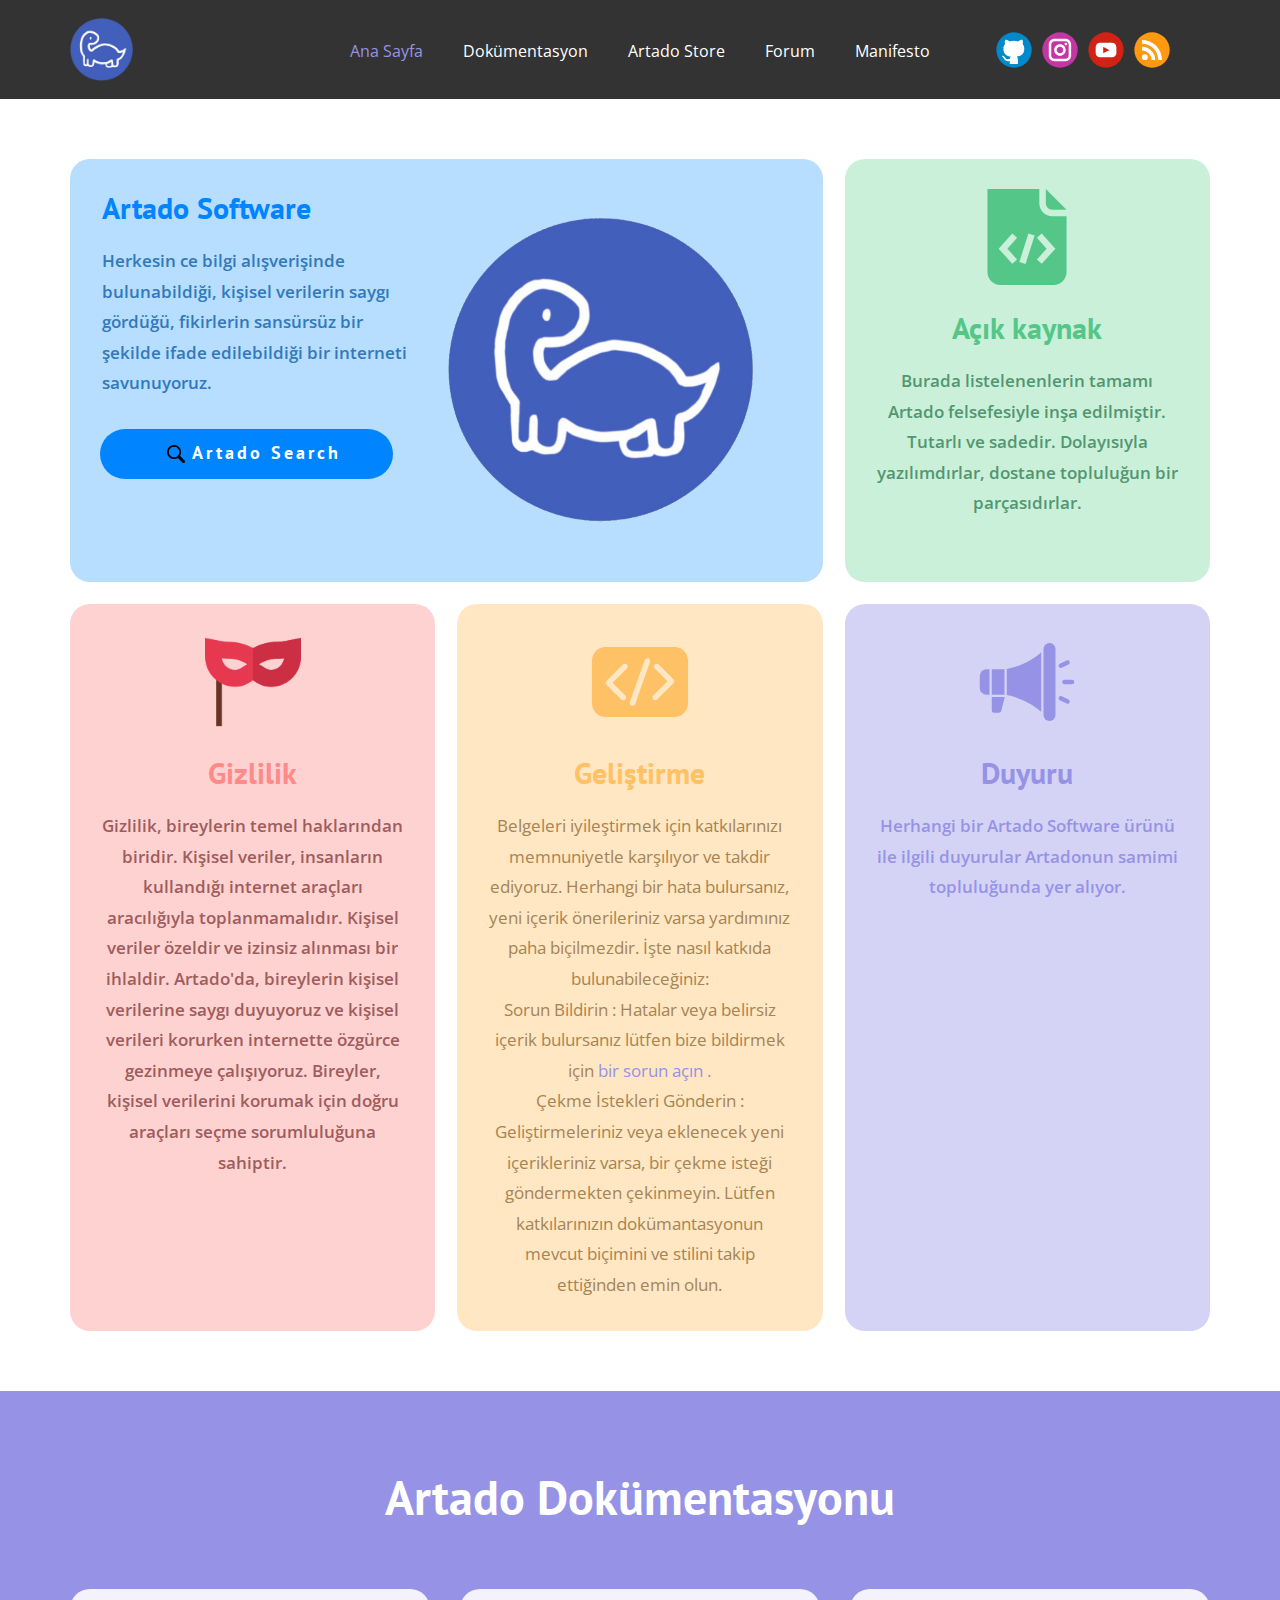
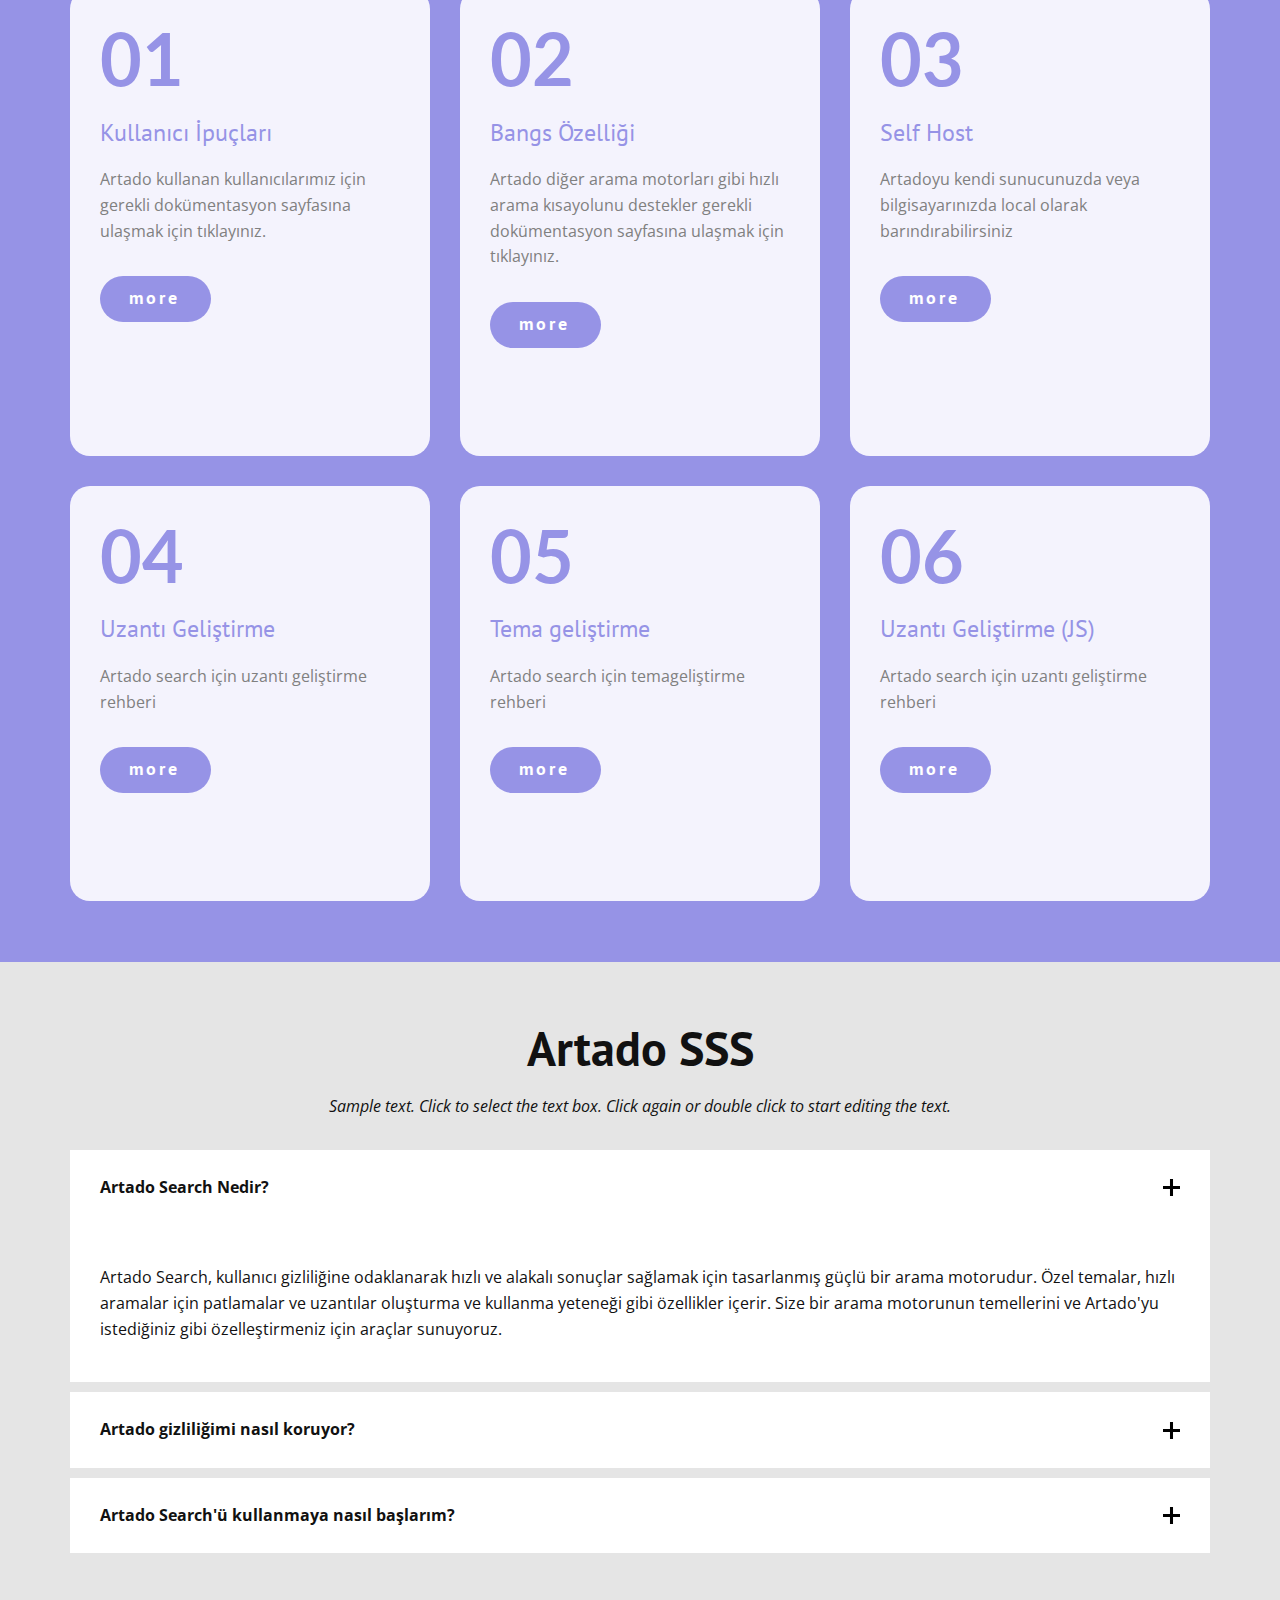
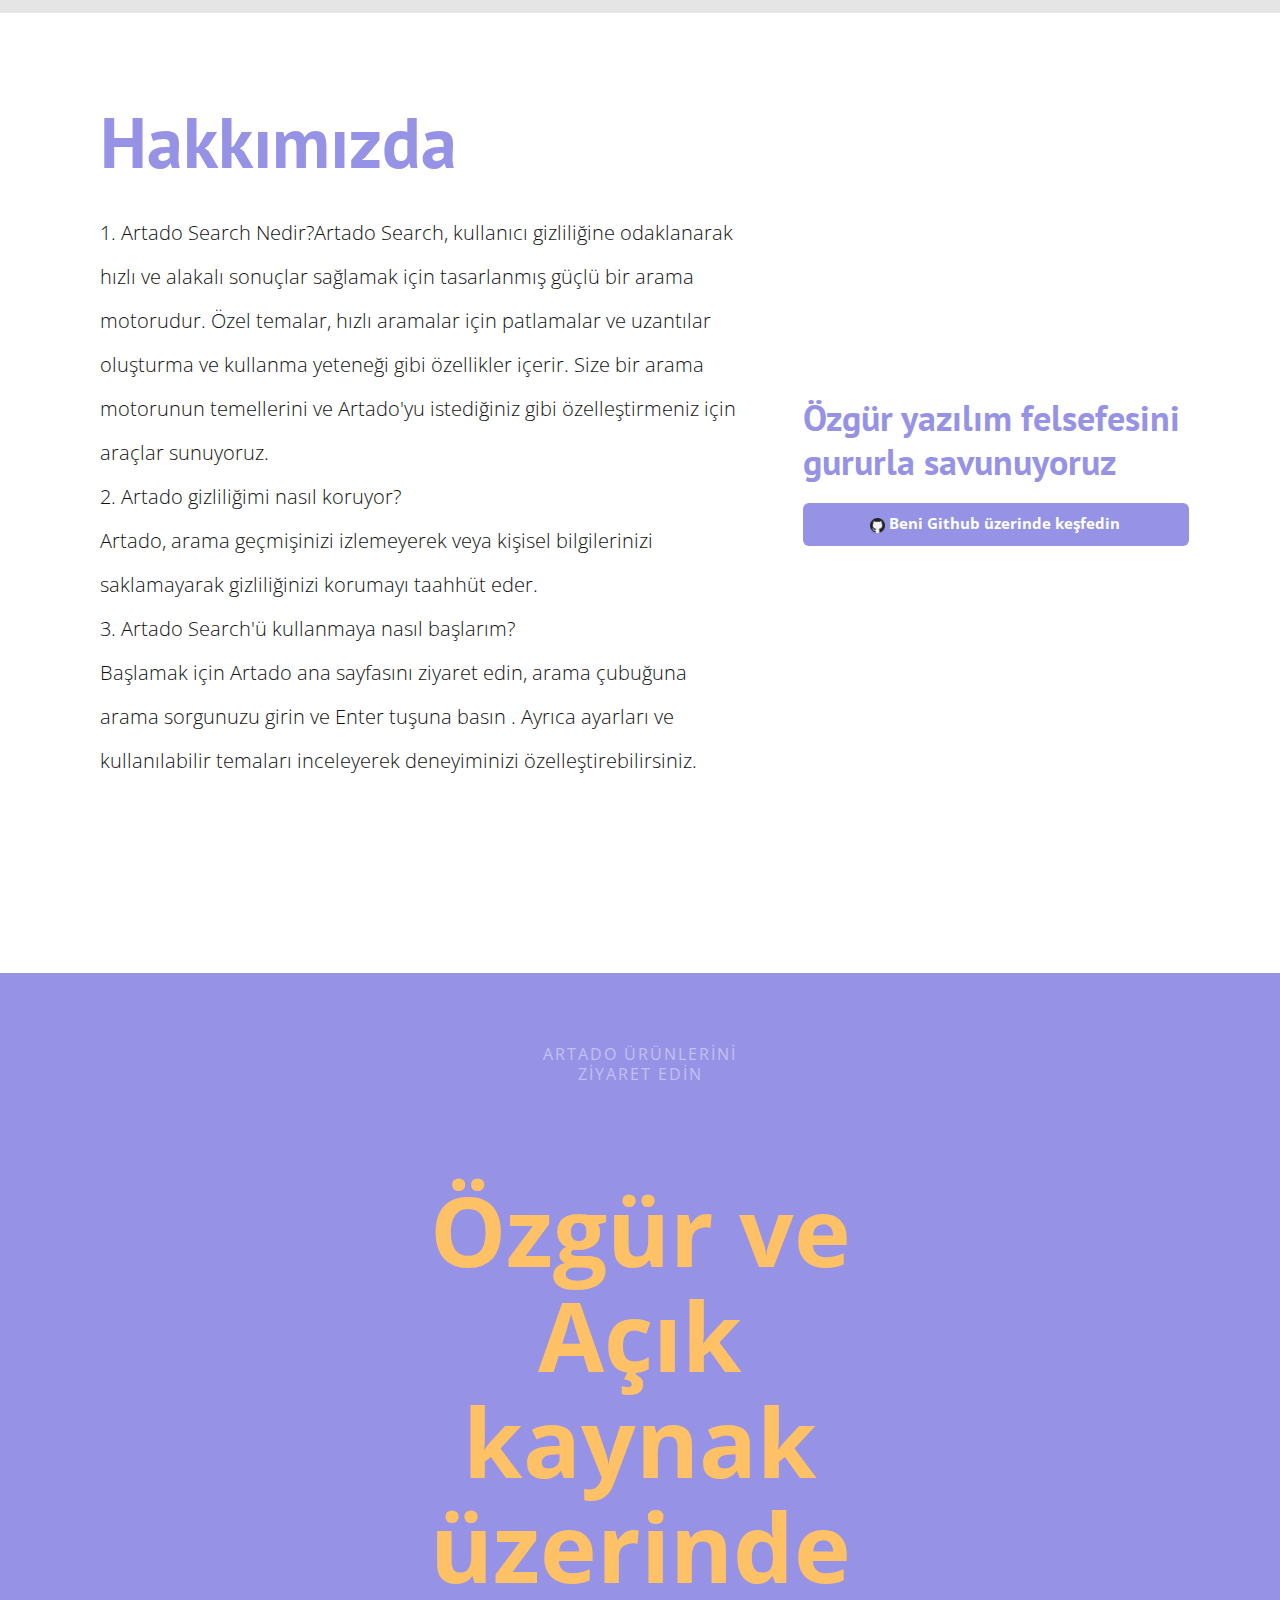
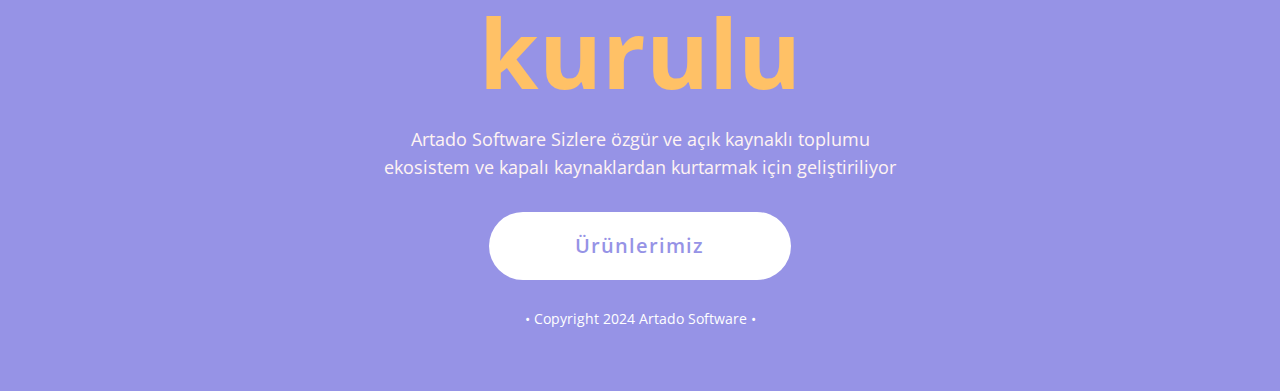
==== commit 080736d1: "Update index.html" ====
--- a/index.html
+++ b/index.html
@@ -103,7 +103,7 @@
                       <div class="u-align-left u-container-align-left u-container-style u-layout-cell u-opacity u-opacity-70 u-palette-5-light-2 u-radius-20 u-size-60 u-layout-cell-1">
                         <div class="u-container-layout u-container-layout-1">
                           <h3 class="u-custom-font u-font-pt-sans u-text u-text-palette-5-base u-text-1">Artado Software</h3>
-                          <p class="u-text u-text-palette-5-dark-1 u-text-2"> Herkesin özgürce bilgi alışverişinde bulunabildiği, kişisel verilerin saygı gördüğü, fikirlerin sansürsüz bir şekilde ifade edilebildiği bir interneti savunuyoruz.</p>
+                          <p class="u-text u-text-palette-5-dark-1 u-text-2"> Herkesin ce bilgi alışverişinde bulunabildiği, kişisel verilerin saygı gördüğü, fikirlerin sansürsüz bir şekilde ifade edilebildiği bir interneti savunuyoruz.</p>
                           <a href="#" class="u-active-white u-btn u-btn-round u-button-style u-custom-font u-font-pt-sans u-hover-white u-palette-5-base u-radius-50 u-text-active-palette-5-base u-text-hover-palette-5-base u-btn-1">&nbsp; <span class="u-file-icon u-icon"><img src="../assets.artadocdn.com/c673698b/6336722/images/49116.png" alt=""></span>&nbsp;Artado Search
                           </a>
                           <img class="u-image u-image-contain u-image-default u-image-1" src="../assets.artadocdn.com/c673698b/6336722/images/artado.png" alt="" data-image-width="607" data-image-height="606">
@@ -120,7 +120,7 @@
 </g>
 </g></svg></span>
                           <h3 class="u-custom-font u-font-pt-sans u-text u-text-palette-4-base u-text-3">Açık kaynak</h3>
-                          <p class="u-text u-text-palette-4-dark-1 u-text-4"> Burada listelenenlerin tamamı Artado felsefesiyle inşa edilmiştir. Tutarlı ve sadedir. Dolayısıyla özgür yazılımdırlar, dostane topluluğun bir parçasıdırlar.</p>
+                          <p class="u-text u-text-palette-4-dark-1 u-text-4"> Burada listelenenlerin tamamı Artado felsefesiyle inşa edilmiştir. Tutarlı ve sadedir. Dolayısıyla  yazılımdırlar, dostane topluluğun bir parçasıdırlar.</p>
                         </div>
                       </div>
                     </div>
@@ -292,8 +292,8 @@
     <section class="u-align-center u-clearfix u-container-align-center u-palette-1-base u-section-5" id="sec-2e48">
       <div class="u-clearfix u-sheet u-sheet-1">
         <h5 class="u-custom-font u-text u-text-font u-text-palette-1-light-2 u-text-1">Artado ürünlerini ziyaret edin</h5>
-        <h2 class="u-text u-text-2">Özgür ve Açık kaynak üzerinde kurulu&nbsp;</h2>
-        <h1 class="u-custom-font u-font-open-sans u-text u-text-palette-3-base u-text-3">Açık Kaynak</h1>
+        <h2 class="u-text u-text-2">&nbsp;</h2>
+        <h1 class="u-custom-font u-font-open-sans u-text u-text-palette-3-base u-text-3">Özgür ve Açık kaynak üzerinde kurulu</h1>
         <p class="u-text u-text-palette-2-light-3 u-text-4">Artado Software Sizlere özgür ve açık kaynaklı toplumu ekosistem ve kapalı kaynaklardan kurtarmak için geliştiriliyor</p>
         <a href="https://artado.xyz/" class="u-active-palette-1-light-2 u-btn u-btn-round u-button-style u-hover-palette-1-light-2 u-radius-50 u-text-palette-1-base u-white u-btn-1" target="_blank">Ürünlerimiz </a>
         <p class="u-text u-text-5"> • Copyright 2024 Artado Software •</p>
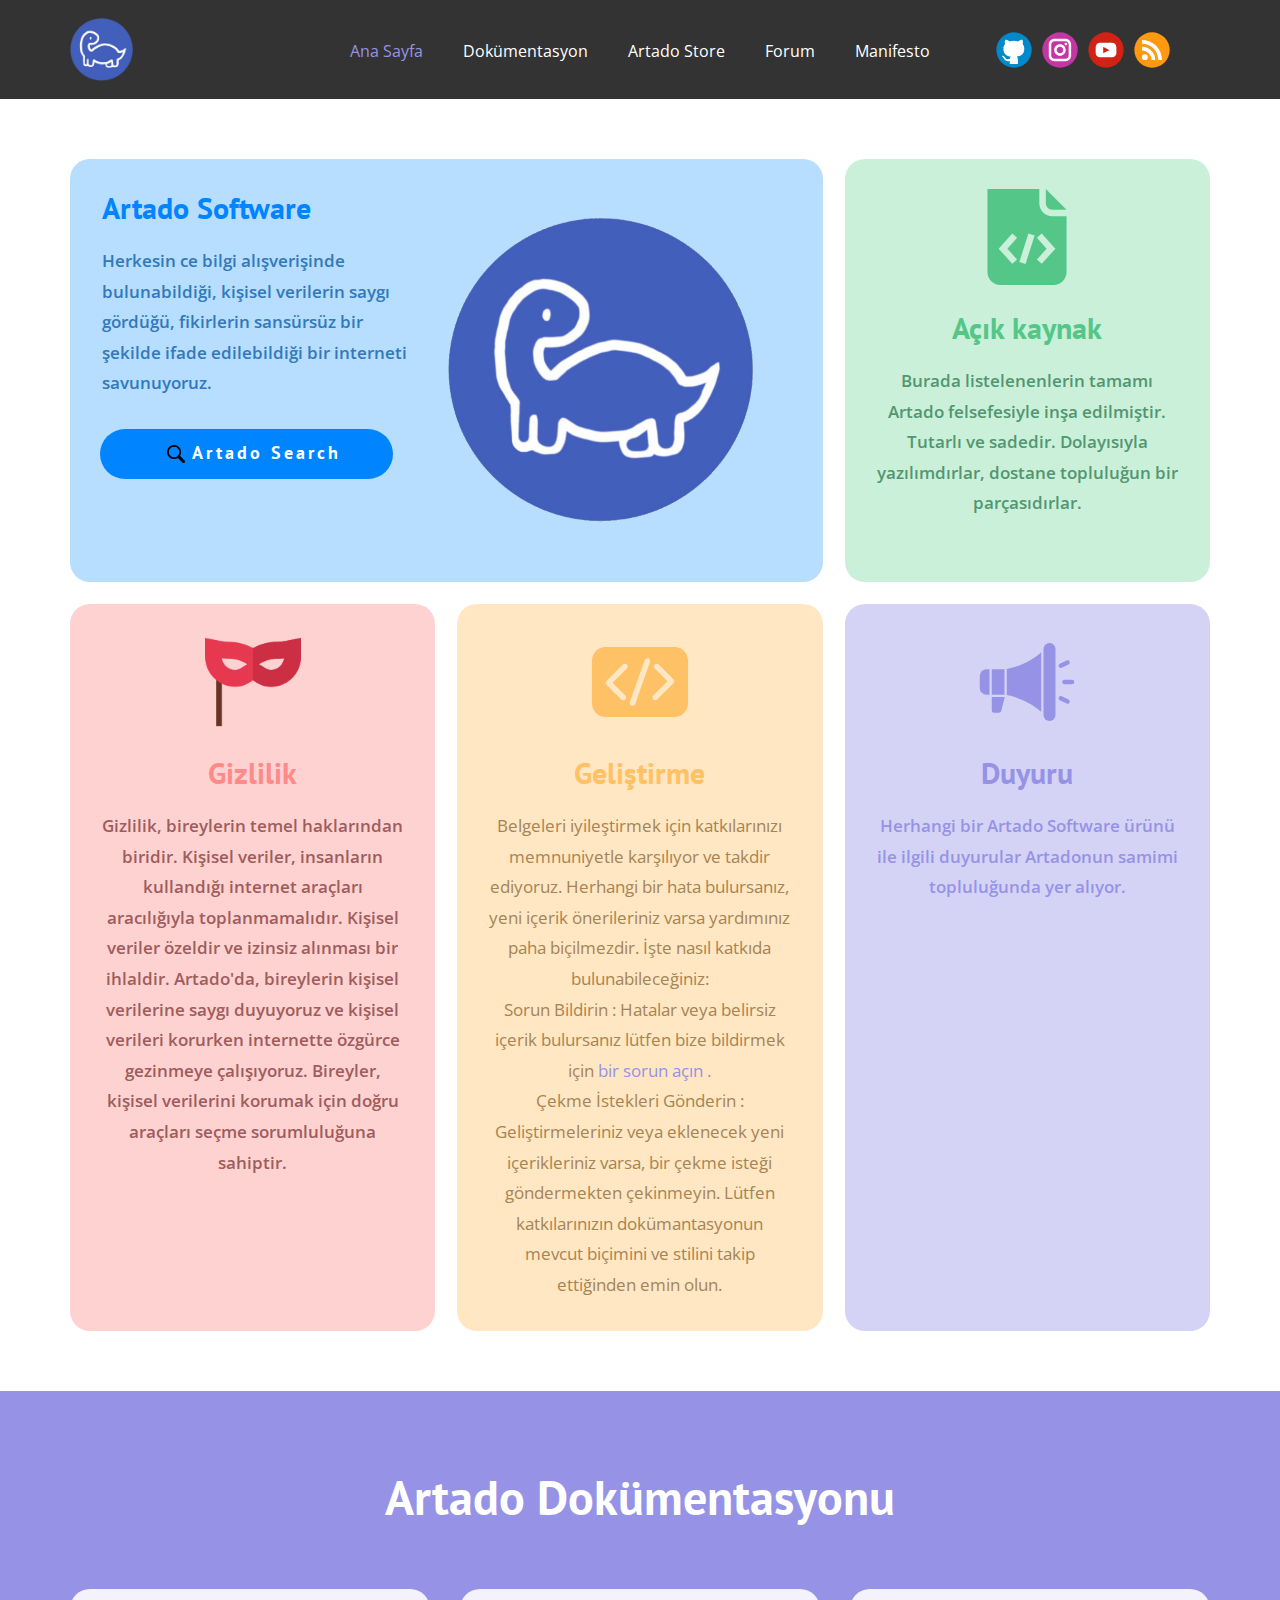
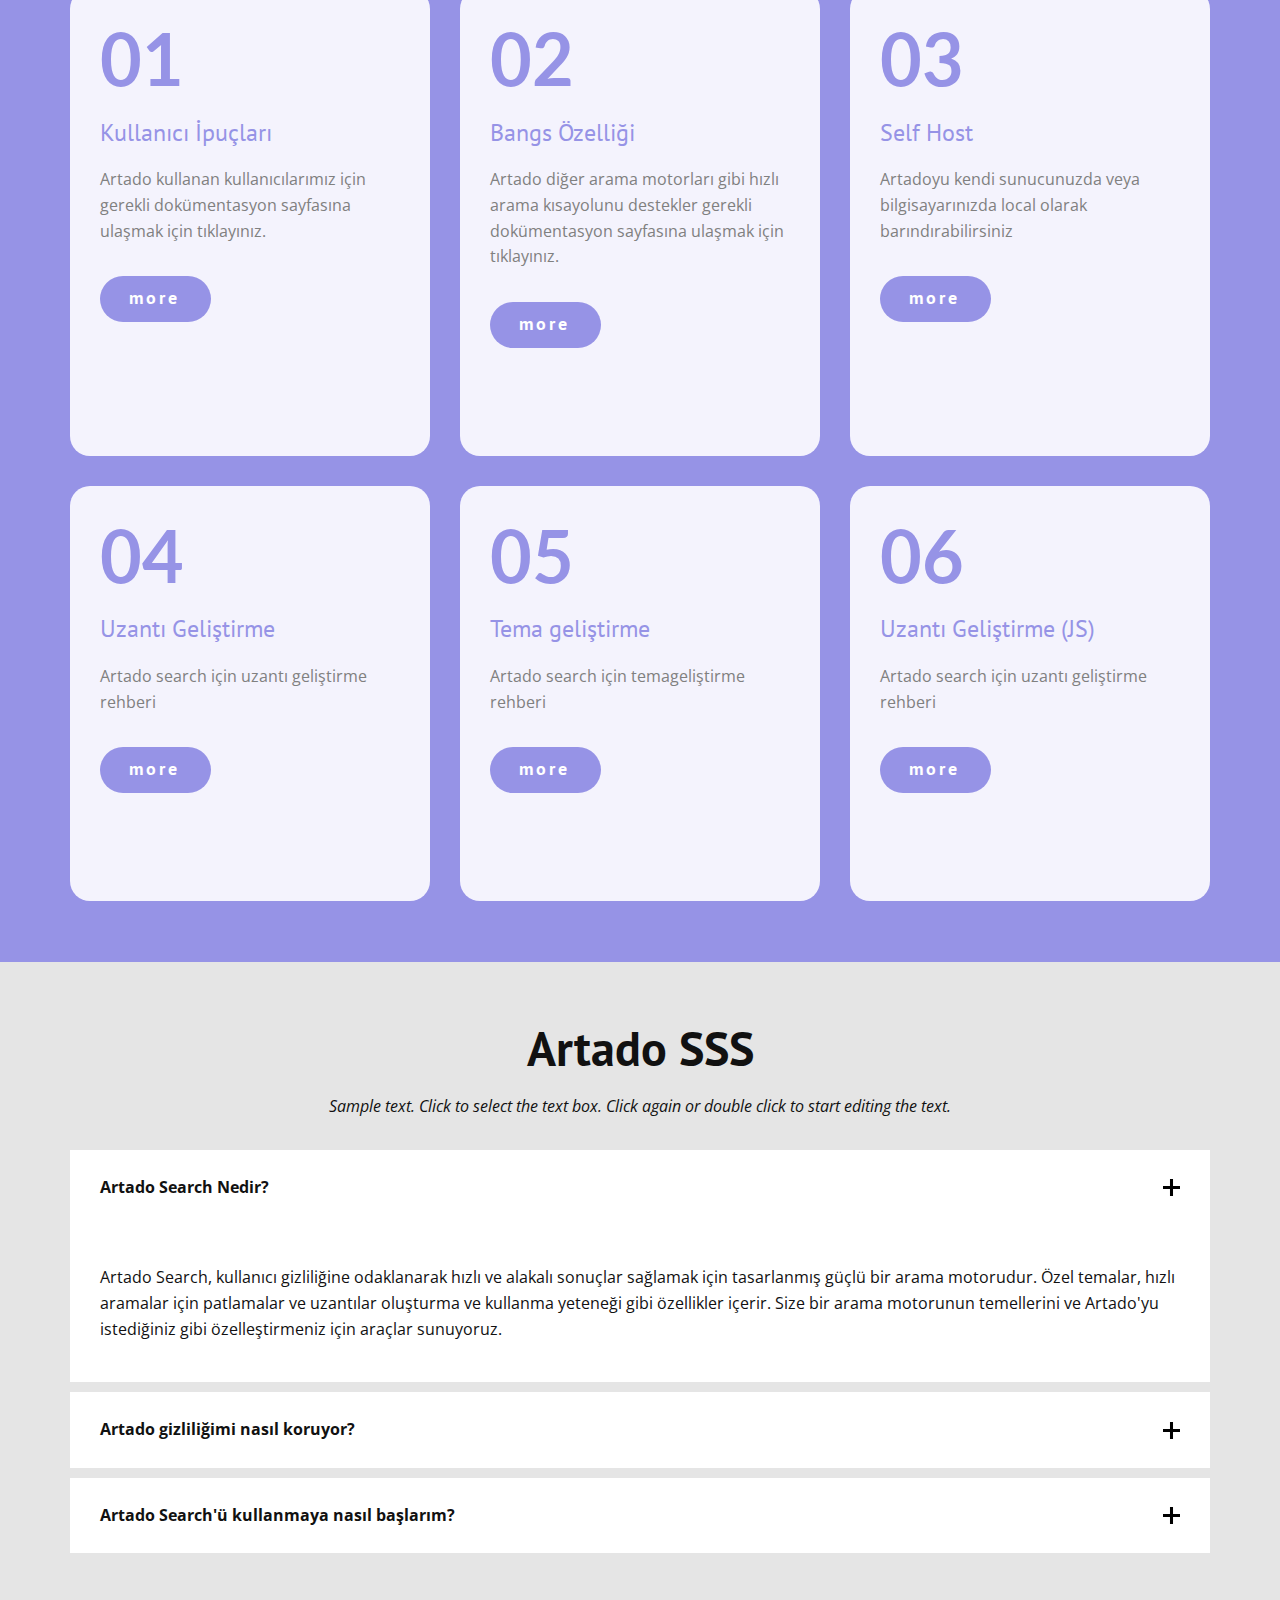
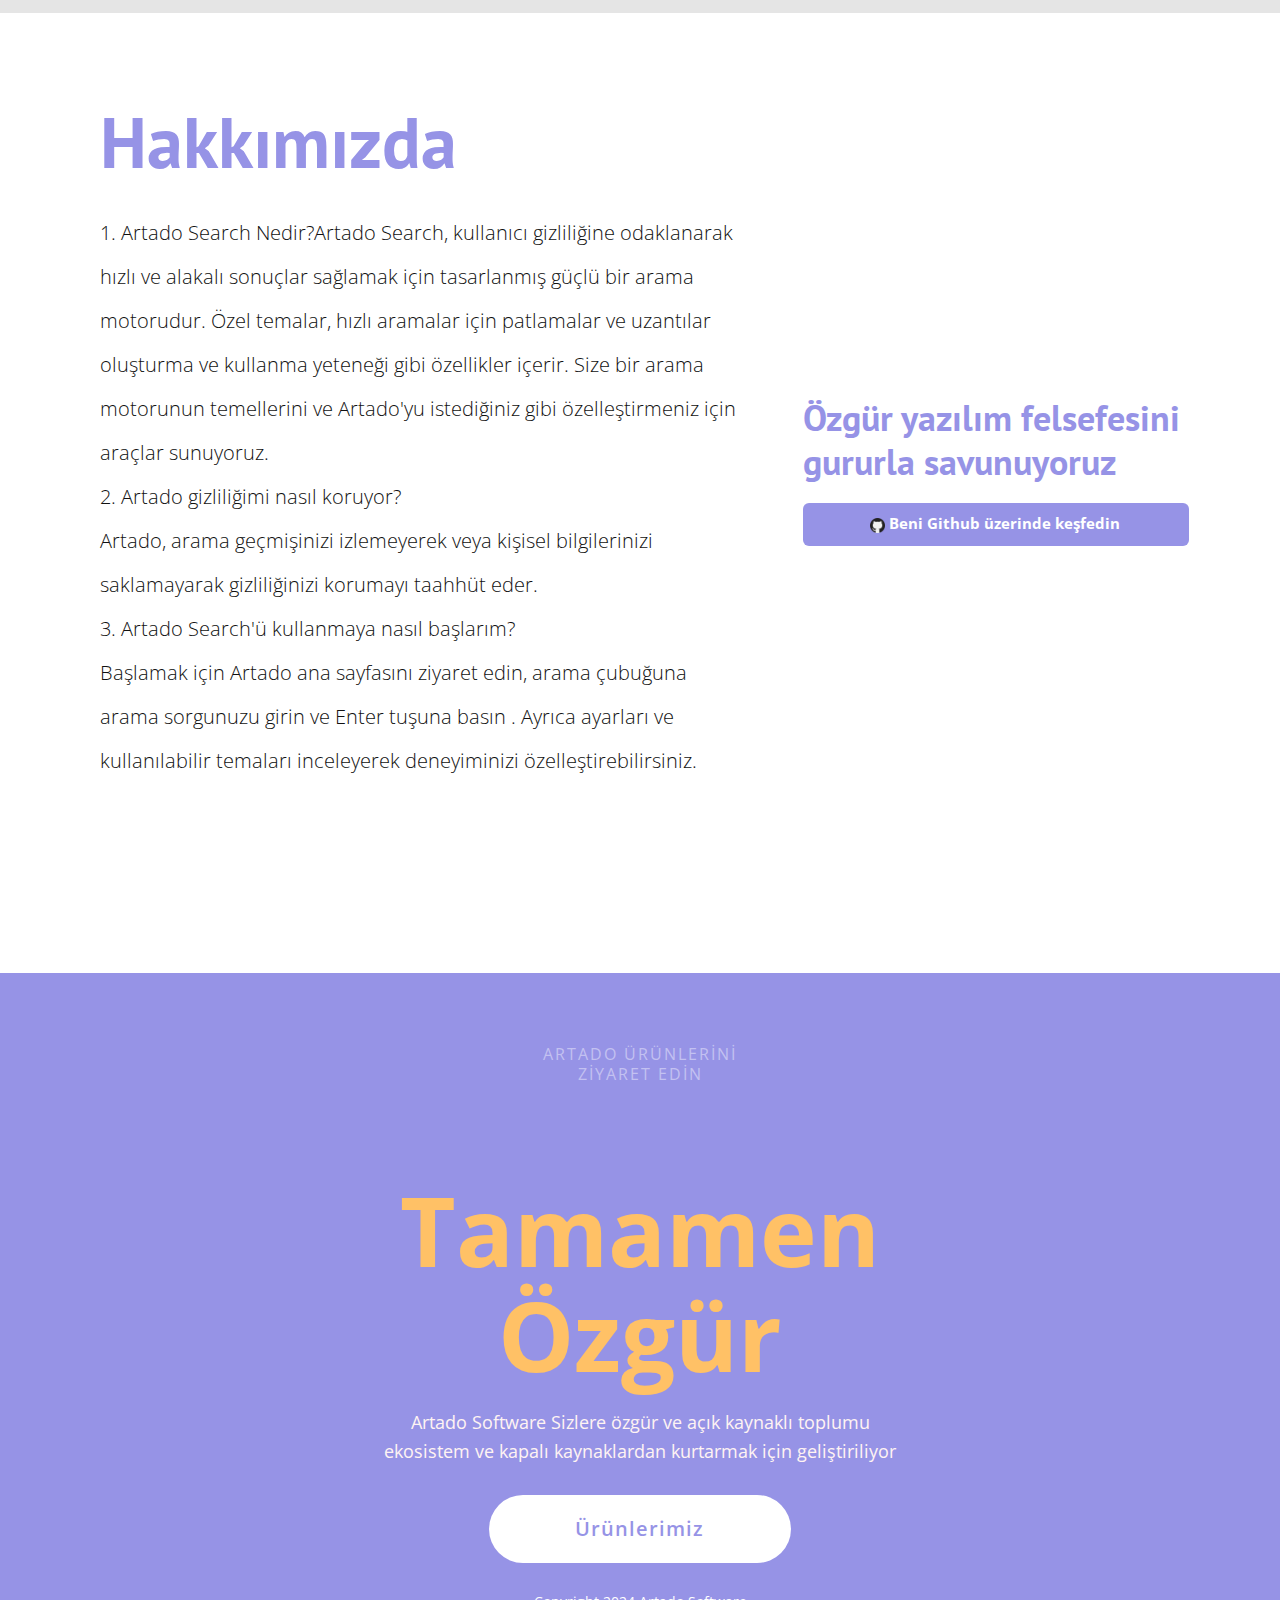
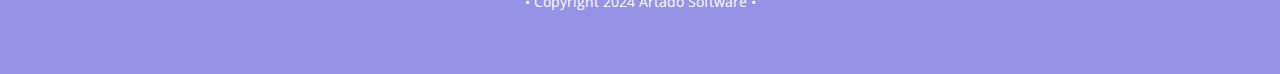
==== commit 53c5ff74: "Update index.html" ====
--- a/index.html
+++ b/index.html
@@ -293,7 +293,7 @@
       <div class="u-clearfix u-sheet u-sheet-1">
         <h5 class="u-custom-font u-text u-text-font u-text-palette-1-light-2 u-text-1">Artado ürünlerini ziyaret edin</h5>
         <h2 class="u-text u-text-2">&nbsp;</h2>
-        <h1 class="u-custom-font u-font-open-sans u-text u-text-palette-3-base u-text-3">Özgür ve Açık kaynak üzerinde kurulu</h1>
+        <h1 class="u-custom-font u-font-open-sans u-text u-text-palette-3-base u-text-3">Tamamen Özgür</h1>
         <p class="u-text u-text-palette-2-light-3 u-text-4">Artado Software Sizlere özgür ve açık kaynaklı toplumu ekosistem ve kapalı kaynaklardan kurtarmak için geliştiriliyor</p>
         <a href="https://artado.xyz/" class="u-active-palette-1-light-2 u-btn u-btn-round u-button-style u-hover-palette-1-light-2 u-radius-50 u-text-palette-1-base u-white u-btn-1" target="_blank">Ürünlerimiz </a>
         <p class="u-text u-text-5"> • Copyright 2024 Artado Software •</p>
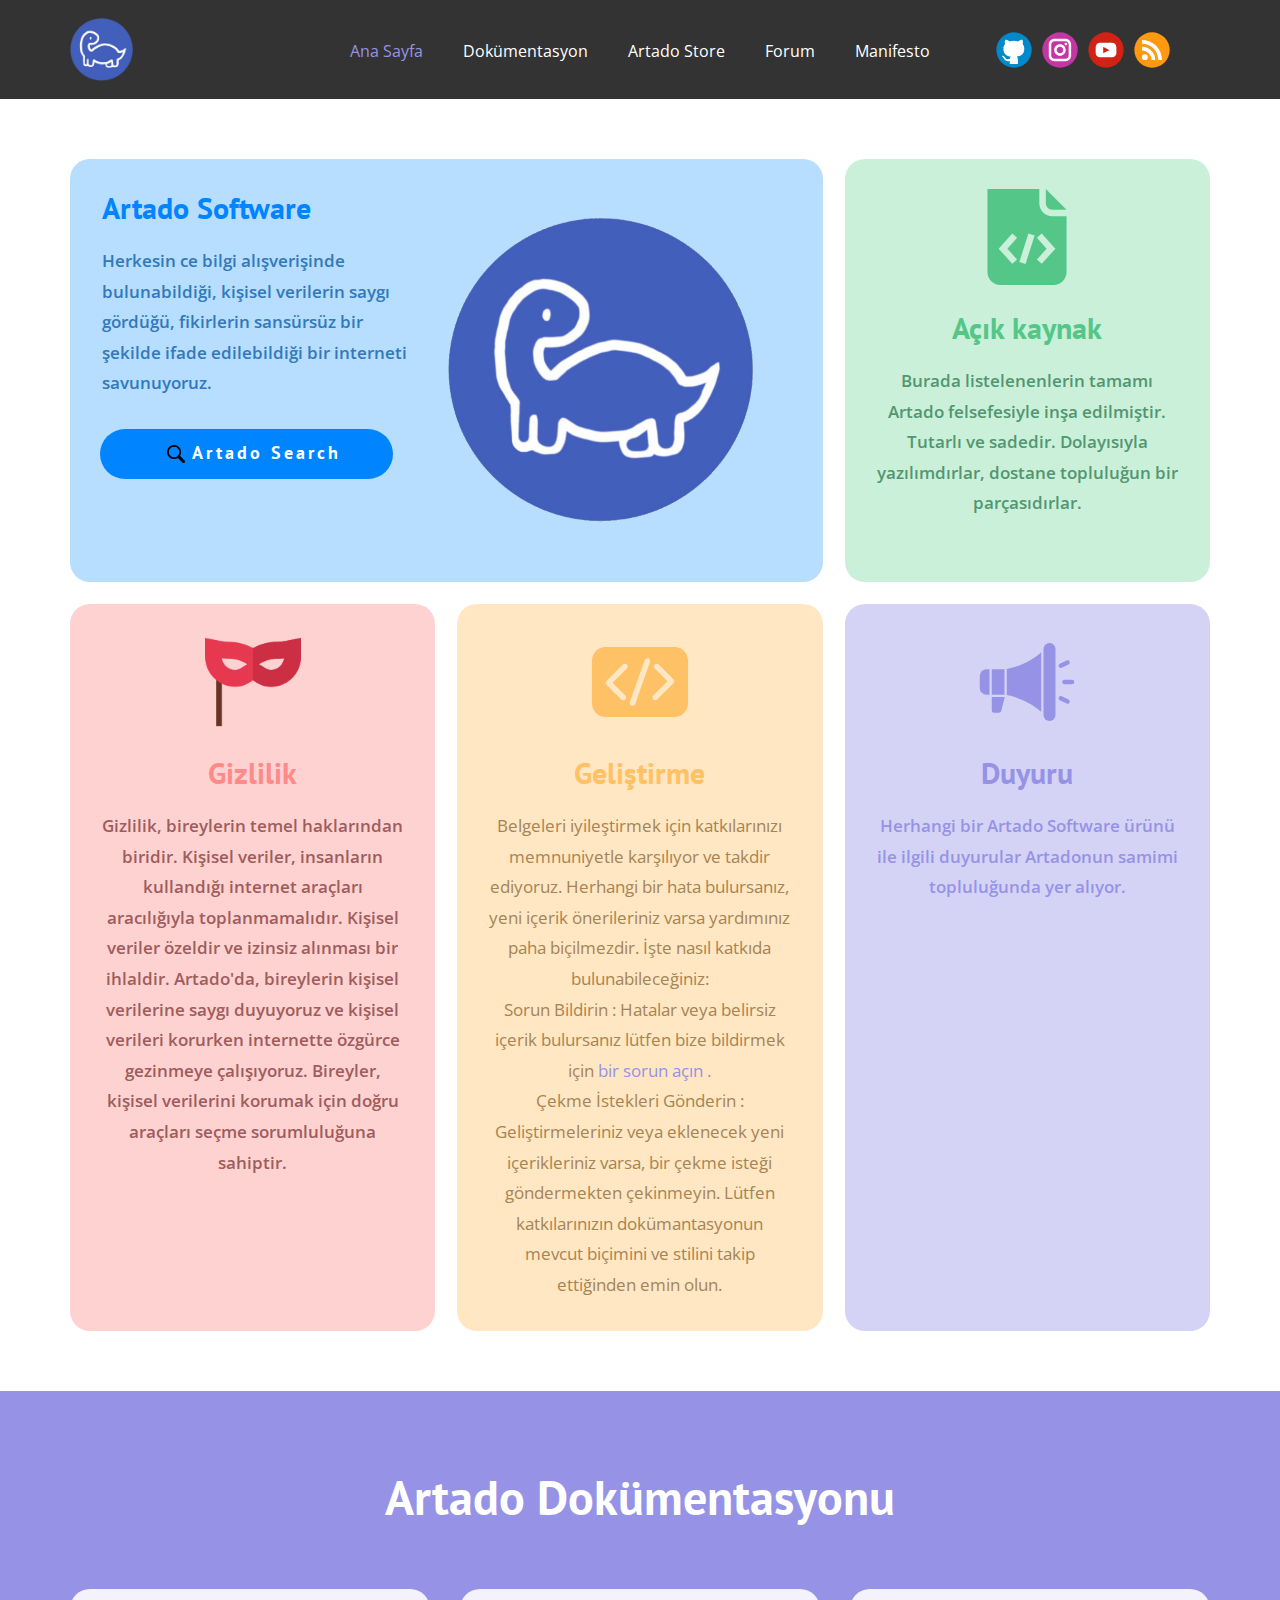
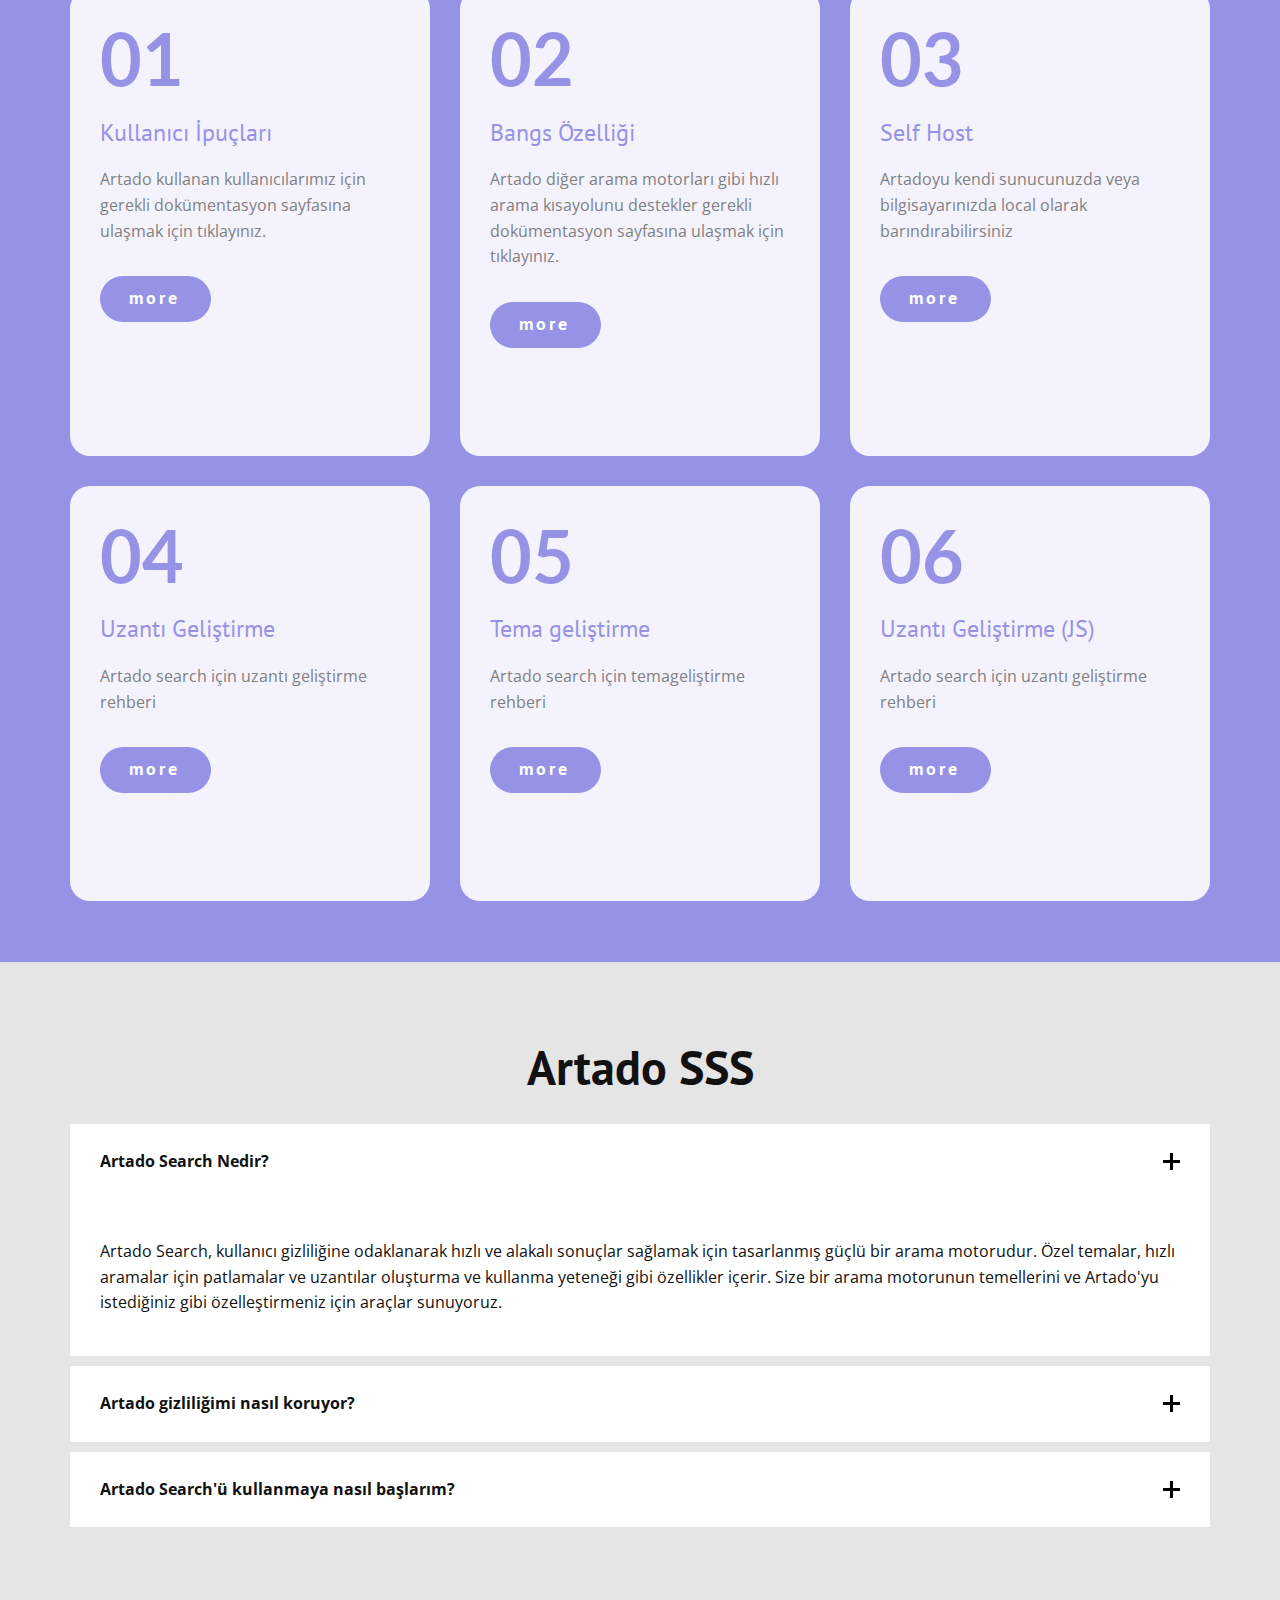
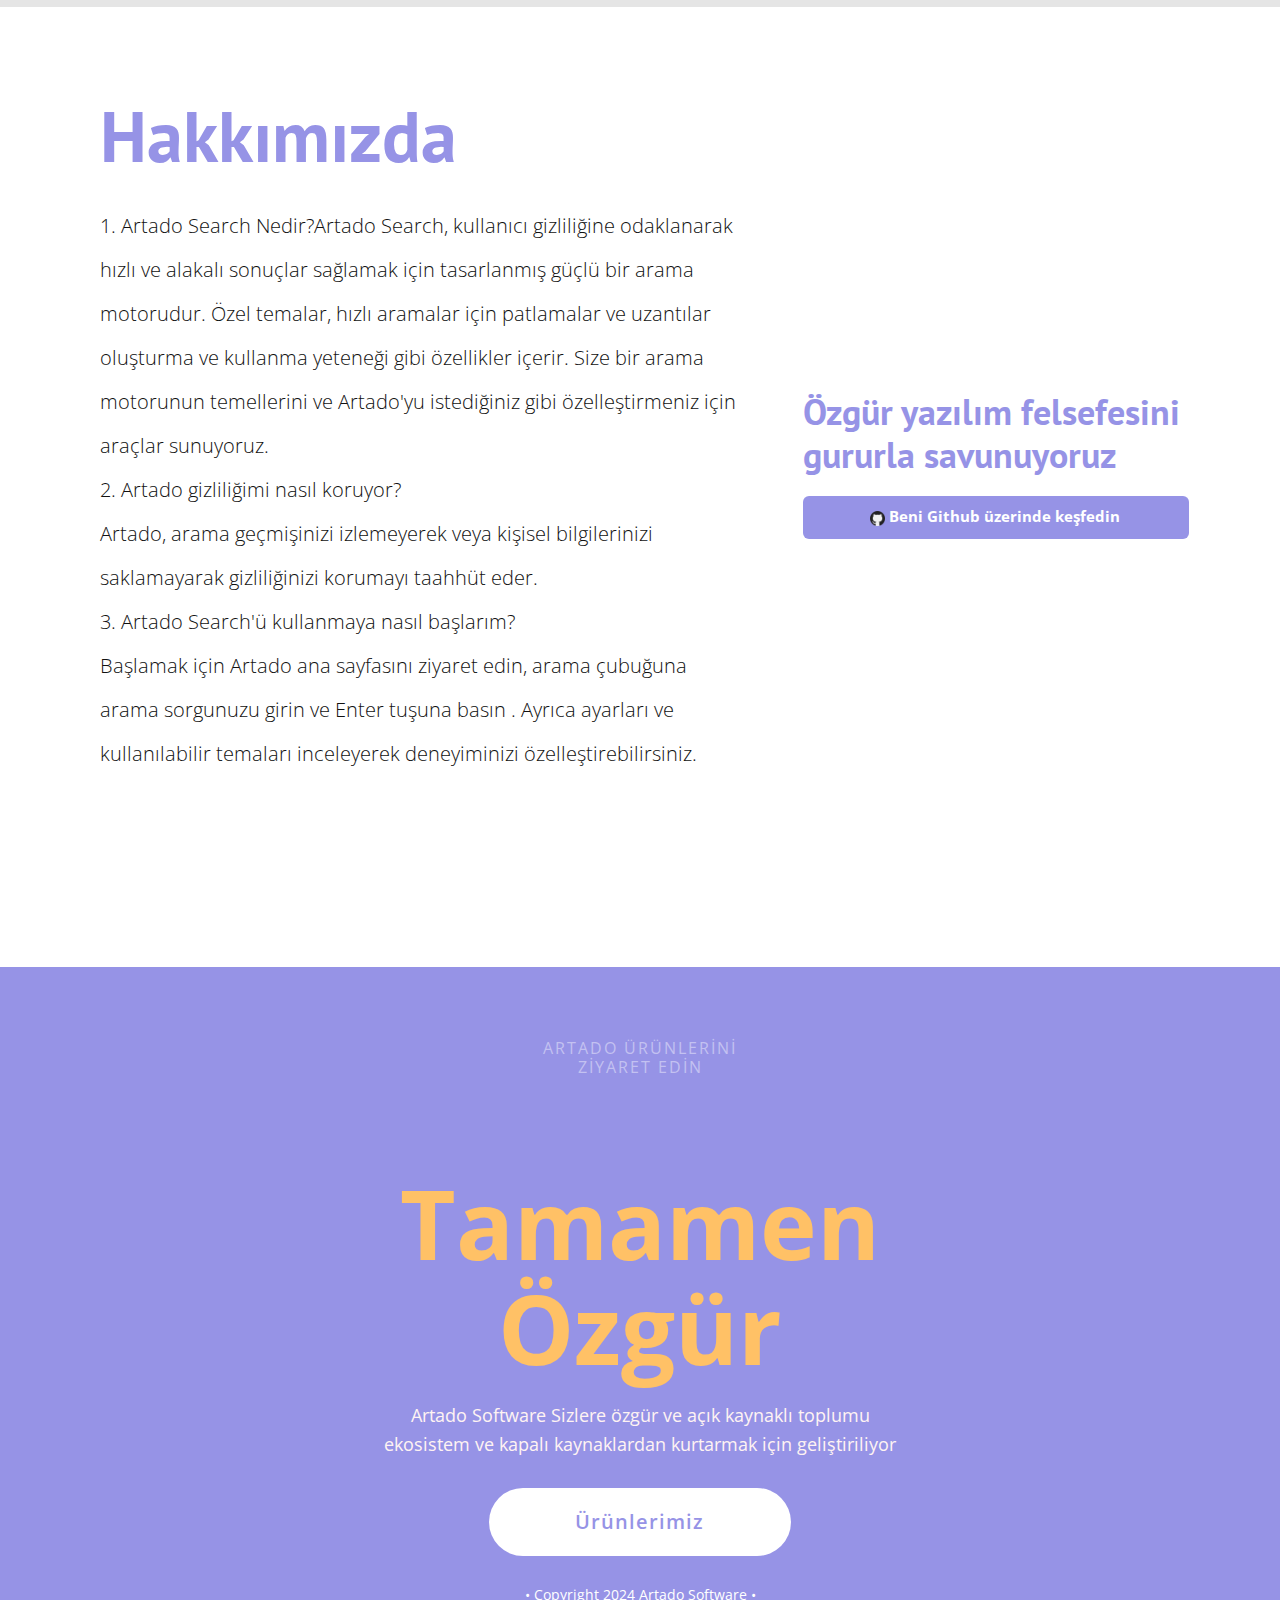
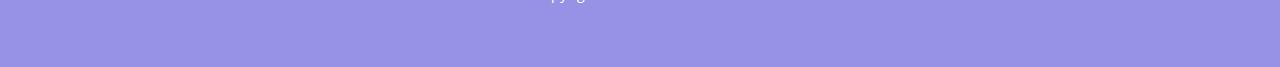
==== commit cdf7ccb1: "Update index.html" ====
--- a/index.html
+++ b/index.html
@@ -1,304 +1,303 @@
-<!DOCTYPE html>
-<html style="font-size: 16px;" lang="tr">
-<head>
-    <meta name="viewport" content="width=device-width, initial-scale=1.0">
-    <meta charset="utf-8">
-    <meta name="keywords" content="Strategic Planning, We are committed expert partners, Benefits of working with us​, 01, 02, 03, 04, 05, 06, About Us, Simple, Transparent Pricing, It&amp;apos;s Free!">
-    <meta name="description" content="Artado Software ürünlerine ait dokümentasyon sayfası">
-    <title>Ana Sayfa</title>
-    <link rel="stylesheet" href="../capp.artado.com/98c7f1662faa76b8ba817a9982d3dadc472b928f/artado.css" media="screen">
-<link rel="stylesheet" href="artado-site.css" media="screen">
-<link rel="stylesheet" href="index.css" media="screen">
-    <script class="u-script" type="text/javascript" src="../capp.artado.com/assets/jquery-3.5.1.min.js" defer=""></script>
-    <script class="u-script" type="text/javascript" src="../capp.artado.com/98c7f1662faa76b8ba817a9982d3dadc472b928f/artado.js" defer=""></script>
-    <meta name="generator" content="Html">
-    <link rel="icon" href="favicon.ico">
-    <link id="u-theme-google-font" rel="stylesheet" href="https://fonts.googleapis.com/css?family=PT+Sans:400,400i,700,700i|Open+Sans:300,300i,400,400i,500,500i,600,600i,700,700i,800,800i">
-    <link id="u-page-google-font" rel="stylesheet" href="https://fonts.googleapis.com/css?family=PT+Sans:400,400i,700,700i|Lato:100,100i,300,300i,400,400i,700,700i,900,900i|Open+Sans:300,300i,400,400i,500,500i,600,600i,700,700i,800,800i">
-    
-    
-    <script type="application/ld+json">{
-		"@context": "http://schema.org",
-		"@type": "Organization",
-		"name": "Artado Docs",
-		"url": "/",
-		"logo": "https://assets.nicepagecdn.com/c673698b/6336722/images/artado.png",
-		"sameAs": []
-}</script>
-    <meta name="theme-color" content="#9693e6">
-    <meta property="og:title" content="Ana Sayfa">
-    <meta property="og:description" content="Artado Software ürünlerine ait dokümentasyon sayfası">
-    <meta property="og:type" content="website">
-    <link rel="canonical" href="index.html">
-  </head>
-  <body data-home-page="https://artado.xyz/" data-home-page-title="Ana Sayfa" data-path-to-root="/" data-include-products="false" class="u-body u-xl-mode" data-lang="tr"><header class="u-align-center-sm u-align-center-xs u-clearfix u-custom-color-1 u-header u-header" id="sec-a26b"><div class="u-clearfix u-sheet u-sheet-1">
-        <a href="#" class="u-image u-logo u-image-1" data-image-width="607" data-image-height="606">
-          <img src="../assets.artadocdn.com/c673698b/6336722/images/artado.png" class="u-logo-image u-logo-image-1">
-        </a>
-        <div class="u-social-icons u-spacing-10 u-social-icons-1">
-          <a class="u-social-url" target="_blank" data-type="Github" title="Github" href="#"><span class="u-icon u-social-github u-social-icon u-icon-1"><svg class="u-svg-link" preserveAspectRatio="xMidYMin slice" viewBox="0 0 112 112" style=""><use xlink:href="#svg-cd35"></use></svg><svg class="u-svg-content" viewBox="0 0 112 112" x="0" y="0" id="svg-cd35"><circle fill="currentColor" cx="56.1" cy="56.1" r="55"></circle><path fill="#FFFFFF" d="M88,51.3c0-5.5-1.9-10.2-5.3-13.7c0.6-1.3,2.3-6.5-0.5-13.5c0,0-4.2-1.4-14,5.3c-4.1-1.1-8.4-1.7-12.7-1.8
-	c-4.3,0-8.7,0.6-12.7,1.8c-9.7-6.6-14-5.3-14-5.3c-2.8,7-1,12.2-0.5,13.5C25,41.2,23,45.7,23,51.3c0,19.6,11.9,23.9,23.3,25.2
-	c-1.5,1.3-2.8,3.5-3.2,6.8c-3,1.3-10.2,3.6-14.9-4.3c0,0-2.7-4.9-7.8-5.3c0,0-5-0.1-0.4,3.1c0,0,3.3,1.6,5.6,7.5c0,0,3,9.1,17.2,6
-	c0,4.3,0.1,8.3,0.1,9.5h25.2c0-1.7,0.1-7.2,0.1-14c0-4.7-1.7-7.9-3.4-9.4C76,75.2,88,70.9,88,51.3z"></path></svg></span>
-          </a>
-          <a class="u-social-url" title="instagram" target="_blank" href="#"><span class="u-icon u-social-icon u-social-instagram u-icon-2"><svg class="u-svg-link" preserveAspectRatio="xMidYMin slice" viewBox="0 0 112 112" style=""><use xlink:href="#svg-e102"></use></svg><svg class="u-svg-content" viewBox="0 0 112 112" x="0" y="0" id="svg-e102"><circle fill="currentColor" cx="56.1" cy="56.1" r="55"></circle><path fill="#FFFFFF" d="M55.9,38.2c-9.9,0-17.9,8-17.9,17.9C38,66,46,74,55.9,74c9.9,0,17.9-8,17.9-17.9C73.8,46.2,65.8,38.2,55.9,38.2
-      z M55.9,66.4c-5.7,0-10.3-4.6-10.3-10.3c-0.1-5.7,4.6-10.3,10.3-10.3c5.7,0,10.3,4.6,10.3,10.3C66.2,61.8,61.6,66.4,55.9,66.4z"></path><path fill="#FFFFFF" d="M74.3,33.5c-2.3,0-4.2,1.9-4.2,4.2s1.9,4.2,4.2,4.2s4.2-1.9,4.2-4.2S76.6,33.5,74.3,33.5z"></path><path fill="#FFFFFF" d="M73.1,21.3H38.6c-9.7,0-17.5,7.9-17.5,17.5v34.5c0,9.7,7.9,17.6,17.5,17.6h34.5c9.7,0,17.5-7.9,17.5-17.5V38.8
-      C90.6,29.1,82.7,21.3,73.1,21.3z M83,73.3c0,5.5-4.5,9.9-9.9,9.9H38.6c-5.5,0-9.9-4.5-9.9-9.9V38.8c0-5.5,4.5-9.9,9.9-9.9h34.5
-      c5.5,0,9.9,4.5,9.9,9.9V73.3z"></path></svg></span>
-          </a>
-          <a class="u-social-url" target="_blank" data-type="YouTube" title="YouTube" href="#"><span class="u-icon u-social-icon u-social-youtube u-icon-3"><svg class="u-svg-link" preserveAspectRatio="xMidYMin slice" viewBox="0 0 112 112" style=""><use xlink:href="#svg-0011"></use></svg><svg class="u-svg-content" viewBox="0 0 112 112" x="0" y="0" id="svg-0011"><circle fill="currentColor" cx="56.1" cy="56.1" r="55"></circle><path fill="#FFFFFF" d="M74.9,33.3H37.3c-7.4,0-13.4,6-13.4,13.4v18.8c0,7.4,6,13.4,13.4,13.4h37.6c7.4,0,13.4-6,13.4-13.4V46.7 C88.3,39.3,82.3,33.3,74.9,33.3L74.9,33.3z M65.9,57l-17.6,8.4c-0.5,0.2-1-0.1-1-0.6V47.5c0-0.5,0.6-0.9,1-0.6l17.6,8.9 C66.4,56,66.4,56.8,65.9,57L65.9,57z"></path></svg></span>
-          </a>
-          <a class="u-social-url" target="_blank" data-type="RSS" title="RSS" href="#"><span class="u-icon u-social-icon u-social-rss u-icon-4"><svg class="u-svg-link" preserveAspectRatio="xMidYMin slice" viewBox="0 0 112 112" style=""><use xlink:href="#svg-baa0"></use></svg><svg class="u-svg-content" viewBox="0 0 112 112" x="0" y="0" id="svg-baa0"><circle fill="currentColor" cx="56.1" cy="56.1" r="55"></circle><circle fill="#FFFFFF" cx="33.9" cy="78.3" r="8.9"></circle><path fill="#FFFFFF" d="M25,45.8v11.8c16.3,0,29.6,13.3,29.6,29.6h11.8C66.4,64.3,47.9,45.8,25,45.8z"></path><path fill="#FFFFFF" d="M25,25v11.8c27.7,0,50.3,22.5,50.3,50.3h11.8C87.1,52.9,59.3,25,25,25z"></path></svg></span>
-          </a>
-        </div>
-        <nav class="u-align-left u-menu u-menu-dropdown u-offcanvas u-menu-1">
-          <div class="menu-collapse" style="font-size: 1rem;">
-            <a class="u-button-style u-nav-link" href="#">
-              <svg class="u-svg-link" preserveAspectRatio="xMidYMin slice" viewBox="0 0 302 302" style=""><use xmlns:xlink="http://www.w3.org/1999/xlink" xlink:href="#svg-8a8f"></use></svg>
-              <svg xmlns="http://www.w3.org/2000/svg" xmlns:xlink="http://www.w3.org/1999/xlink" version="1.1" id="svg-8a8f" x="0px" y="0px" viewBox="0 0 302 302" style="enable-background:new 0 0 302 302;" xml:space="preserve" class="u-svg-content"><g><rect y="36" width="302" height="30"></rect><rect y="236" width="302" height="30"></rect><rect y="136" width="302" height="30"></rect>
-</g><g></g><g></g><g></g><g></g><g></g><g></g><g></g><g></g><g></g><g></g><g></g><g></g><g></g><g></g><g></g></svg>
-            </a>
-          </div>
-          <div class="u-custom-menu u-nav-container">
-            <ul class="u-nav u-unstyled u-nav-1"><li class="u-nav-item"><a class="u-button-style u-nav-link u-text-active-palette-1-base u-text-hover-palette-2-base" href="index.html" style="padding: 10px 20px;">Ana Sayfa</a><div class="u-nav-popup"><ul class="u-h-spacing-20 u-nav u-unstyled u-v-spacing-10 u-nav-2"><li class="u-nav-item"><a class="u-button-style u-nav-link u-white" href="en_docs.html">Home</a>
-</li></ul>
-</div>
-</li><li class="u-nav-item"><a class="u-button-style u-nav-link u-text-active-palette-1-base u-text-hover-palette-2-base" href="documentation.html" style="padding: 10px 20px;">Dokümentasyon</a><div class="u-nav-popup"><ul class="u-h-spacing-20 u-nav u-unstyled u-v-spacing-10 u-nav-3"><li class="u-nav-item"><a class="u-button-style u-nav-link u-white" href="en_docs.html">Documentation (EN)</a>
-</li></ul>
-</div>
-</li><li class="u-nav-item"><a class="u-button-style u-nav-link u-text-active-palette-1-base u-text-hover-palette-2-base" href="https://devs.artado.xyz/" target="_blank" style="padding: 10px 20px;">Artado Store</a>
-</li><li class="u-nav-item"><a class="u-button-style u-nav-link u-text-active-palette-1-base u-text-hover-palette-2-base" href="https://forum.artado.xyz/" target="_blank" style="padding: 10px 20px;">Forum</a>
-</li><li class="u-nav-item"><a class="u-button-style u-nav-link u-text-active-palette-1-base u-text-hover-palette-2-base" href="https://artadosearch.com/manifest" style="padding: 10px 20px;">Manifesto</a>
-</li></ul>
-          </div>
-          <div class="u-custom-menu u-nav-container-collapse">
-            <div class="u-align-center u-black u-container-align-center u-container-style u-inner-container-layout u-opacity u-opacity-95 u-sidenav">
-              <div class="u-inner-container-layout u-sidenav-overflow">
-                <div class="u-menu-close"></div>
-                <ul class="u-align-center u-nav u-popupmenu-items u-unstyled u-nav-4"><li class="u-nav-item"><a class="u-button-style u-nav-link" href="index.html">Ana Sayfa</a><div class="u-nav-popup"><ul class="u-h-spacing-20 u-nav u-unstyled u-v-spacing-10 u-nav-5"><li class="u-nav-item"><a class="u-button-style u-nav-link" href="en_docs.html">Home</a>
-</li></ul>
-</div>
-</li><li class="u-nav-item"><a class="u-button-style u-nav-link" href="documentation.html">Dokümentasyon</a><div class="u-nav-popup"><ul class="u-h-spacing-20 u-nav u-unstyled u-v-spacing-10 u-nav-6"><li class="u-nav-item"><a class="u-button-style u-nav-link" href="en_docs.html">Documentation (EN)</a>
-</li></ul>
-</div>
-</li><li class="u-nav-item"><a class="u-button-style u-nav-link" href="https://devs.artado.xyz/" target="_blank">Artado Store</a>
-</li><li class="u-nav-item"><a class="u-button-style u-nav-link" href="https://forum.artado.xyz/" target="_blank">Forum</a>
-</li><li class="u-nav-item"><a class="u-button-style u-nav-link" href="https://artadosearch.com/manifest">Manifesto</a>
-</li></ul>
-              </div>
-            </div>
-            <div class="u-black u-menu-overlay u-opacity u-opacity-70"></div>
-          </div>
-        </nav>
-      </div></header> 
-    <section class="u-align-center u-clearfix u-container-align-center u-section-1" id="sec-c72f">
-      <div class="u-clearfix u-sheet u-sheet-1">
-        <div class="data-layout-selected u-clearfix u-expanded-width u-gutter-22 u-layout-wrap u-layout-wrap-1">
-          <div class="u-layout">
-            <div class="u-layout-col">
-              <div class="u-size-40">
-                <div class="u-layout-row">
-                  <div class="u-size-40">
-                    <div class="u-layout-col">
-                      <div class="u-align-left u-container-align-left u-container-style u-layout-cell u-opacity u-opacity-70 u-palette-5-light-2 u-radius-20 u-size-60 u-layout-cell-1">
-                        <div class="u-container-layout u-container-layout-1">
-                          <h3 class="u-custom-font u-font-pt-sans u-text u-text-palette-5-base u-text-1">Artado Software</h3>
-                          <p class="u-text u-text-palette-5-dark-1 u-text-2"> Herkesin ce bilgi alışverişinde bulunabildiği, kişisel verilerin saygı gördüğü, fikirlerin sansürsüz bir şekilde ifade edilebildiği bir interneti savunuyoruz.</p>
-                          <a href="#" class="u-active-white u-btn u-btn-round u-button-style u-custom-font u-font-pt-sans u-hover-white u-palette-5-base u-radius-50 u-text-active-palette-5-base u-text-hover-palette-5-base u-btn-1">&nbsp; <span class="u-file-icon u-icon"><img src="../assets.artadocdn.com/c673698b/6336722/images/49116.png" alt=""></span>&nbsp;Artado Search
-                          </a>
-                          <img class="u-image u-image-contain u-image-default u-image-1" src="../assets.artadocdn.com/c673698b/6336722/images/artado.png" alt="" data-image-width="607" data-image-height="606">
-                        </div>
-                      </div>
-                    </div>
-                  </div>
-                  <div class="u-size-20">
-                    <div class="u-layout-col">
-                      <div class="u-align-center u-container-align-center u-container-style u-layout-cell u-opacity u-opacity-70 u-palette-4-light-2 u-radius-20 u-size-60 u-layout-cell-2">
-                        <div class="u-container-layout u-valign-top u-container-layout-2"><span class="u-icon u-icon-circle u-text-palette-4-base u-icon-2"><svg class="u-svg-link" preserveAspectRatio="xMidYMin slice" viewBox="0 0 512 512" style=""><use xlink:href="#svg-b25b"></use></svg><svg class="u-svg-content" viewBox="0 0 512 512" x="0px" y="0px" id="svg-b25b" style="enable-background:new 0 0 512 512;"><g><g><path d="M356.324,0v76.108c0,19.075,15.519,34.594,34.594,34.594h76.108L356.324,0z"></path>
-</g>
-</g><g><g><path d="M390.918,145.298c-38.054,0-69.189-31.135-69.189-69.189V0H44.973v442.811c0,38.054,31.135,69.189,69.189,69.189h283.675    c38.054,0,69.189-31.135,69.189-69.189V145.298H390.918z M203.125,375.884l-25.718,23.143l-72.684-80.758l72.69-80.758    l25.718,23.137l-51.864,57.621L203.125,375.884z M248.265,399.623l-32.969-10.489l48.432-152.217l32.969,10.489L248.265,399.623z     M334.584,399.028l-25.718-23.143l51.857-57.613l-51.85-57.613l25.718-23.151l72.683,80.758L334.584,399.028z"></path>
-</g>
-</g></svg></span>
-                          <h3 class="u-custom-font u-font-pt-sans u-text u-text-palette-4-base u-text-3">Açık kaynak</h3>
-                          <p class="u-text u-text-palette-4-dark-1 u-text-4"> Burada listelenenlerin tamamı Artado felsefesiyle inşa edilmiştir. Tutarlı ve sadedir. Dolayısıyla  yazılımdırlar, dostane topluluğun bir parçasıdırlar.</p>
-                        </div>
-                      </div>
-                    </div>
-                  </div>
-                </div>
-              </div>
-              <div class="u-size-20">
-                <div class="u-layout-row">
-                  <div class="u-align-center u-container-align-center u-container-style u-layout-cell u-opacity u-opacity-70 u-palette-2-light-2 u-radius-20 u-shape-round u-size-20 u-layout-cell-3">
-                    <div class="u-container-layout u-valign-top u-container-layout-3"><span class="u-file-icon u-icon u-icon-3"><img src="../assets.artadocdn.com/c673698b/6336722/images/1051127.png" alt=""></span>
-                      <h3 class="u-custom-font u-font-pt-sans u-text u-text-palette-2-base u-text-5">Gizlilik</h3>
-                      <p class="u-text u-text-palette-2-dark-1 u-text-6"> Gizlilik, bireylerin temel haklarından biridir. Kişisel veriler, insanların kullandığı internet araçları aracılığıyla toplanmamalıdır. Kişisel veriler özeldir ve izinsiz alınması bir ihlaldir. Artado'da, bireylerin kişisel verilerine saygı duyuyoruz ve kişisel verileri korurken internette özgürce gezinmeye çalışıyoruz. Bireyler, kişisel verilerini korumak için doğru araçları seçme sorumluluğuna sahiptir.</p>
-                    </div>
-                  </div>
-                  <div class="u-align-center u-container-align-center u-container-style u-layout-cell u-opacity u-opacity-70 u-palette-3-light-2 u-radius-20 u-size-20 u-layout-cell-4">
-                    <div class="u-container-layout u-valign-top u-container-layout-4"><span class="u-icon u-icon-circle u-icon-4"><svg class="u-svg-link" preserveAspectRatio="xMidYMin slice" viewBox="0 0 512 512" style=""><use xlink:href="#svg-9d44"></use></svg><svg class="u-svg-content" viewBox="0 0 512 512" id="svg-9d44"><g><path d="m439.54 68.7h-367.08c-39.95 0-72.46 32.51-72.46 72.47v229.66c0 39.96 32.51 72.47 72.46 72.47h367.08c39.95 0 72.46-32.51 72.46-72.47v-229.66c0-39.96-32.51-72.47-72.46-72.47zm-253.73 115.29-76.23 76.23 67.79 67.79c5.86 5.86 5.86 15.36 0 21.21-5.85 5.86-15.35 5.86-21.21 0l-78.4-78.4c-5.86-5.86-5.86-15.35 0-21.21l86.83-86.83c5.86-5.86 15.36-5.86 21.22 0 5.85 5.85 5.85 15.35 0 21.21zm123.73-35.29-79.32 224.59c-2.76 7.82-11.33 11.91-19.14 9.15s-11.91-11.33-9.15-19.14l79.32-224.59c2.76-7.81 11.32-11.91 19.14-9.15 7.81 2.76 11.91 11.33 9.15 19.14zm124.7 113.69-86.83 86.83c-5.86 5.86-15.36 5.86-21.22 0-5.85-5.85-5.85-15.35 0-21.21l76.23-76.23-67.79-67.79c-5.86-5.86-5.86-15.36 0-21.21 5.85-5.86 15.35-5.86 21.21 0l78.4 78.4c5.86 5.86 5.86 15.35 0 21.21z"></path>
-</g></svg></span>
-                      <h3 class="u-custom-font u-font-pt-sans u-text u-text-palette-3-base u-text-7">Geliştirme</h3>
-                      <p class="u-text u-text-palette-3-dark-1 u-text-8"> Belgeleri iyileştirmek için katkılarınızı memnuniyetle karşılıyor ve takdir ediyoruz. Herhangi bir hata bulursanız, yeni içerik önerileriniz varsa yardımınız paha biçilmezdir. İşte nasıl katkıda bulunabileceğiniz:<br>Sorun Bildirin&nbsp;: Hatalar veya belirsiz içerik bulursanız lütfen&nbsp;bize bildirmek için&nbsp;<a href="https://github.com/Artado-Project/artadosearch/issues" class="u-active-none u-border-none u-btn u-button-style u-hover-none u-none u-text-palette-1-base u-btn-2">bir sorun açın .</a>
-                        <br>Çekme İstekleri Gönderin&nbsp;: Geliştirmeleriniz veya eklenecek yeni içerikleriniz varsa, bir çekme isteği göndermekten çekinmeyin. Lütfen katkılarınızın dokümantasyonun mevcut biçimini ve stilini takip ettiğinden emin olun.
-                      </p>
-                    </div>
-                  </div>
-                  <div class="u-align-center u-container-align-center u-container-style u-layout-cell u-opacity u-opacity-70 u-palette-1-light-2 u-radius-20 u-size-20 u-layout-cell-5">
-                    <div class="u-container-layout u-valign-top u-container-layout-5"><span class="u-icon u-icon-circle u-icon-5"><svg class="u-svg-link" preserveAspectRatio="xMidYMin slice" viewBox="0 0 512 512" style=""><use xlink:href="#svg-929b"></use></svg><svg class="u-svg-content" viewBox="0 0 512 512" id="svg-929b"><g id="_10-awareness"><g id="glyph"><path d="m68 408a12 12 0 0 0 12 12h27a12 12 0 0 0 11.642-9.089l18.727-74.911h-69.369z"></path><path d="m148 325.084c39.546 6.021 126.607 37.071 184 89.749v-317.666c-57.393 52.678-144.454 83.728-184 89.749z"></path><path d="m376 48a32.036 32.036 0 0 0 -32 32v352a32 32 0 0 0 64 0v-352a32.036 32.036 0 0 0 -32-32z"></path><path d="m68 188h68v136h-68z"></path><path d="m4 224v64a36.04 36.04 0 0 0 36 36h16v-136h-16a36.04 36.04 0 0 0 -36 36z"></path><path d="m496 244h-40a12 12 0 0 0 0 24h40a12 12 0 0 0 0-24z"></path><path d="m436.256 181.336a11.939 11.939 0 0 0 5.191-1.188l36.053-17.333a12 12 0 0 0 -10.4-21.63l-36.049 17.334a12 12 0 0 0 5.209 22.817z"></path><path d="m477.5 349.185-36.049-17.333a12 12 0 0 0 -10.4 21.629l36.049 17.334a12 12 0 0 0 10.4-21.63z"></path>
-</g>
-</g></svg></span>
-                      <h3 class="u-custom-font u-font-pt-sans u-text u-text-palette-1-base u-text-9">Duyuru</h3>
-                      <p class="u-text u-text-palette-1-dark-1 u-text-10">
-                        <a class="u-active-none u-border-none u-btn u-button-link u-button-style u-hover-none u-none u-text-palette-1-base u-btn-3" data-href="https://forum.artado.xyz" data-target="_blank">Herhangi bir Artado Software ürünü ile ilgili duyurular Artadonun samimi topluluğunda yer alıyor.<br>
-                        </a>
-                      </p>
-                    </div>
-                  </div>
-                </div>
-              </div>
-            </div>
-          </div>
-        </div>
-      </div>
-    </section>
-    <section class="u-align-center-lg u-align-center-md u-align-center-xl u-align-left-xs u-align-right-sm u-clearfix u-palette-1-base u-section-2" id="carousel_5093">
-      <div class="u-clearfix u-sheet u-valign-middle u-sheet-1">
-        <h1 class="u-align-center-sm u-align-center-xs u-text u-text-1">Artado Dokümentasyonu </h1>
-        <div class="u-expanded-width u-list u-list-1">
-          <div class="u-repeater u-repeater-1">
-            <div class="u-container-style u-list-item u-palette-1-light-3 u-radius-20 u-repeater-item u-shape-round u-list-item-1">
-              <div class="u-container-layout u-similar-container u-valign-top u-container-layout-1">
-                <h2 class="u-custom-font u-font-lato u-text u-text-palette-1-base u-text-2">01</h2>
-                <h4 class="u-text u-text-palette-1-base u-text-3">Kullanıcı İpuçları</h4>
-                <p class="u-text u-text-grey-50 u-text-4">Artado kullanan kullanıcılarımız için gerekli dokümentasyon sayfasına ulaşmak için tıklayınız.</p>
-                <a href="documentation.html" class="u-active-palette-1-light-2 u-btn u-btn-round u-button-style u-custom-font u-font-pt-sans u-hover-palette-1-light-2 u-palette-1-base u-radius-50 u-text-active-white u-text-hover-white u-btn-1">more </a>
-              </div>
-            </div>
-            <div class="u-container-style u-list-item u-palette-1-light-3 u-radius-20 u-repeater-item u-shape-round u-list-item-2">
-              <div class="u-container-layout u-similar-container u-valign-top u-container-layout-2">
-                <h2 class="u-custom-font u-font-lato u-text u-text-palette-1-base u-text-5">02</h2>
-                <h4 class="u-text u-text-palette-1-base u-text-6">Bangs Özelliği</h4>
-                <p class="u-text u-text-grey-50 u-text-7">Artado diğer arama motorları gibi hızlı arama kısayolunu destekler&nbsp;gerekli dokümentasyon sayfasına ulaşmak için tıklayınız.</p>
-                <a href="documentation.html" class="u-active-palette-1-light-2 u-btn u-btn-round u-button-style u-custom-font u-font-pt-sans u-hover-palette-1-light-2 u-palette-1-base u-radius-50 u-text-active-white u-text-hover-white u-btn-2">more </a>
-              </div>
-            </div>
-            <div class="u-container-style u-list-item u-palette-1-light-3 u-radius-20 u-repeater-item u-shape-round u-list-item-3">
-              <div class="u-container-layout u-similar-container u-valign-top u-container-layout-3">
-                <h2 class="u-custom-font u-font-lato u-text u-text-palette-1-base u-text-8">03</h2>
-                <h4 class="u-text u-text-palette-1-base u-text-9">Self Host</h4>
-                <p class="u-text u-text-grey-50 u-text-10">Artadoyu kendi sunucunuzda veya bilgisayarınızda local olarak barındırabilirsiniz</p>
-                <a href="documentation.html" class="u-active-palette-1-light-2 u-btn u-btn-round u-button-style u-custom-font u-font-pt-sans u-hover-palette-1-light-2 u-palette-1-base u-radius-50 u-text-active-white u-text-hover-white u-btn-3">more</a>
-              </div>
-            </div>
-            <div class="u-container-style u-list-item u-palette-1-light-3 u-radius-20 u-repeater-item u-shape-round u-list-item-4">
-              <div class="u-container-layout u-similar-container u-valign-top u-container-layout-4">
-                <h2 class="u-custom-font u-font-lato u-text u-text-palette-1-base u-text-11">04</h2>
-                <h4 class="u-text u-text-palette-1-base u-text-12">Uzantı Geliştirme</h4>
-                <p class="u-text u-text-grey-50 u-text-13">Artado search için uzantı geliştirme rehberi</p>
-                <a href="documentation.html" class="u-active-palette-1-light-2 u-btn u-btn-round u-button-style u-custom-font u-font-pt-sans u-hover-palette-1-light-2 u-palette-1-base u-radius-50 u-text-active-white u-text-hover-white u-btn-4">more</a>
-              </div>
-            </div>
-            <div class="u-container-style u-custom-item u-list-item u-palette-1-light-3 u-radius-20 u-repeater-item u-shape-round u-list-item-5">
-              <div class="u-container-layout u-similar-container u-valign-top u-container-layout-5">
-                <h2 class="u-custom-font u-font-lato u-text u-text-palette-1-base u-text-14">05</h2>
-                <h4 class="u-text u-text-palette-1-base u-text-15">Tema geliştirme</h4>
-                <p class="u-text u-text-grey-50 u-text-16"> Artado search için temageliştirme rehberi</p>
-                <a href="documentation.html" class="u-active-palette-1-light-2 u-btn u-btn-round u-button-style u-custom-font u-font-pt-sans u-hover-palette-1-light-2 u-palette-1-base u-radius-50 u-text-active-white u-text-hover-white u-btn-5">more</a>
-              </div>
-            </div>
-            <div class="u-container-style u-list-item u-palette-1-light-3 u-radius-20 u-repeater-item u-shape-round u-list-item-6">
-              <div class="u-container-layout u-similar-container u-valign-top u-container-layout-6">
-                <h2 class="u-custom-font u-font-lato u-text u-text-palette-1-base u-text-17">06</h2>
-                <h4 class="u-text u-text-palette-1-base u-text-18">Uzantı Geliştirme (JS)</h4>
-                <p class="u-text u-text-grey-50 u-text-19"> Artado search için uzantı geliştirme rehberi</p>
-                <a href="documentation.html" class="u-active-palette-1-light-2 u-btn u-btn-round u-button-style u-custom-font u-font-pt-sans u-hover-palette-1-light-2 u-palette-1-base u-radius-50 u-text-active-white u-text-hover-white u-btn-6">more</a>
-              </div>
-            </div>
-          </div>
-        </div>
-      </div>
-    </section>
-    <section class="u-align-center u-clearfix u-container-align-center u-grey-10 u-section-3" id="sec-bb9f">
-      <div class="u-clearfix u-sheet u-valign-middle u-sheet-1">
-        <h2 class="u-text u-text-default u-text-1">Artado SSS</h2>
-        <p class="u-text u-text-2">Sample text. Click to select the text box. Click again or double click to start editing the text.</p>
-        <div class="u-accordion u-expanded-width u-faq u-spacing-10 u-accordion-1">
-          <div class="u-accordion-item">
-            <a class="active u-accordion-link u-active-white u-button-style u-hover-white u-white u-accordion-link-1" id="link-accordion-f600" aria-controls="accordion-f600" aria-selected="true">
-              <span class="u-accordion-link-text"> Artado Search Nedir?</span><span class="u-accordion-link-icon u-icon u-text-grey-50 u-icon-1"><svg class="u-svg-link" preserveAspectRatio="xMidYMin slice" viewBox="0 0 448 448" style=""><use xmlns:xlink="http://www.w3.org/1999/xlink" xlink:href="#svg-3ae2"></use></svg><svg class="u-svg-content" viewBox="0 0 448 448" id="svg-3ae2" style=""><path d="m272 184c-4.417969 0-8-3.582031-8-8v-176h-80v176c0 4.417969-3.582031 8-8 8h-176v80h176c4.417969 0 8 3.582031 8 8v176h80v-176c0-4.417969 3.582031-8 8-8h176v-80zm0 0"></path></svg></span>
-            </a>
-            <div class="u-accordion-active u-accordion-pane u-container-style u-white u-accordion-pane-1" id="accordion-f600" aria-labelledby="link-accordion-f600">
-              <div class="u-container-layout u-container-layout-1">
-                <div class="fr-view u-clearfix u-rich-text u-text">
-                  <p>Artado Search, kullanıcı gizliliğine odaklanarak hızlı ve alakalı sonuçlar sağlamak için tasarlanmış güçlü bir arama motorudur. Özel temalar, hızlı aramalar için patlamalar ve uzantılar oluşturma ve kullanma yeteneği gibi özellikler içerir. Size bir arama motorunun temellerini ve Artado'yu istediğiniz gibi özelleştirmeniz için araçlar sunuyoruz. </p>
-                </div>
-              </div>
-            </div>
-          </div>
-          <div class="u-accordion-item">
-            <a class="u-accordion-link u-active-white u-button-style u-hover-white u-white u-accordion-link-2" id="link-accordion-72f4" aria-controls="accordion-72f4" aria-selected="false">
-              <span class="u-accordion-link-text"> Artado gizliliğimi nasıl koruyor?</span><span class="u-accordion-link-icon u-icon u-text-grey-50 u-icon-2"><svg class="u-svg-link" preserveAspectRatio="xMidYMin slice" viewBox="0 0 448 448" style=""><use xmlns:xlink="http://www.w3.org/1999/xlink" xlink:href="#svg-05a3"></use></svg><svg class="u-svg-content" viewBox="0 0 448 448" id="svg-05a3" style=""><path d="m272 184c-4.417969 0-8-3.582031-8-8v-176h-80v176c0 4.417969-3.582031 8-8 8h-176v80h176c4.417969 0 8 3.582031 8 8v176h80v-176c0-4.417969 3.582031-8 8-8h176v-80zm0 0"></path></svg></span>
-            </a>
-            <div class="u-accordion-pane u-container-style u-white u-accordion-pane-2" id="accordion-72f4" aria-labelledby="link-accordion-72f4">
-              <div class="u-container-layout u-container-layout-2">
-                <div class="fr-view u-clearfix u-rich-text u-text">
-                  <p>Artado, arama geçmişinizi izlemeyerek veya kişisel bilgilerinizi saklamayarak gizliliğinizi korumayı taahhüt eder. </p>
-                </div>
-              </div>
-            </div>
-          </div>
-          <div class="u-accordion-item">
-            <a class="u-accordion-link u-active-white u-button-style u-hover-white u-white u-accordion-link-3" id="link-accordion-854e" aria-controls="accordion-854e" aria-selected="false">
-              <span class="u-accordion-link-text"> Artado Search'ü kullanmaya nasıl başlarım?</span><span class="u-accordion-link-icon u-icon u-text-grey-50 u-icon-3"><svg class="u-svg-link" preserveAspectRatio="xMidYMin slice" viewBox="0 0 448 448" style=""><use xmlns:xlink="http://www.w3.org/1999/xlink" xlink:href="#svg-4a3a"></use></svg><svg class="u-svg-content" viewBox="0 0 448 448" id="svg-4a3a" style=""><path d="m272 184c-4.417969 0-8-3.582031-8-8v-176h-80v176c0 4.417969-3.582031 8-8 8h-176v80h176c4.417969 0 8 3.582031 8 8v176h80v-176c0-4.417969 3.582031-8 8-8h176v-80zm0 0"></path></svg></span>
-            </a>
-            <div class="u-accordion-pane u-container-style u-white u-accordion-pane-3" id="accordion-854e" aria-labelledby="link-accordion-854e">
-              <div class="u-container-layout u-container-layout-3">
-                <div class="fr-view u-clearfix u-rich-text u-text">
-                  <p>Başlamak için <a class="u-active-none u-border-none u-btn u-button-link u-button-style u-hover-none u-none u-text-palette-1-base u-btn-1" href="https://artadosearch.com/" rel="noopener noreferrer" target="_blank">Artado ana sayfasını ziyaret edin</a>, arama çubuğuna arama sorgunuzu girin ve Enter tuşuna basın . Ayrıca ayarları ve kullanılabilir temaları inceleyerek deneyiminizi özelleştirebilirsiniz.
-                  </p>
-                </div>
-              </div>
-            </div>
-          </div>
-        </div>
-      </div>
-    </section>
-    <section class="u-clearfix u-section-4" id="sec-79c5">
-      <div class="u-clearfix u-sheet u-sheet-1">
-        <div class="data-layout-selected u-clearfix u-expanded-width u-layout-wrap u-layout-wrap-1">
-          <div class="u-layout">
-            <div class="u-layout-row">
-              <div class="u-container-style u-layout-cell u-size-37 u-layout-cell-1">
-                <div class="u-container-layout u-container-layout-1">
-                  <h2 class="u-text u-text-palette-1-base u-text-1">Hakkımızda</h2>
-                  <p class="u-text u-text-2">1. Artado Search Nedir?Artado Search, kullanıcı gizliliğine odaklanarak hızlı ve alakalı sonuçlar sağlamak için tasarlanmış güçlü bir arama motorudur. Özel temalar, hızlı aramalar için patlamalar ve uzantılar oluşturma ve kullanma yeteneği gibi özellikler içerir. Size bir arama motorunun temellerini ve Artado'yu istediğiniz gibi özelleştirmeniz için araçlar sunuyoruz.<br>2. Artado gizliliğimi nasıl koruyor?<br>Artado, arama geçmişinizi izlemeyerek veya kişisel bilgilerinizi saklamayarak gizliliğinizi korumayı taahhüt eder.<br>3. Artado Search'ü kullanmaya nasıl başlarım?<br>Başlamak için Artado ana sayfasını ziyaret edin, arama çubuğuna arama sorgunuzu girin ve&nbsp;Enter&nbsp;tuşuna basın . Ayrıca ayarları ve kullanılabilir temaları inceleyerek deneyiminizi özelleştirebilirsiniz.
-                  </p>
-                </div>
-              </div>
-              <div class="u-container-style u-layout-cell u-size-23 u-layout-cell-2">
-                <div class="u-container-layout u-container-layout-2">
-                  <div class="u-image u-image-circle u-image-1" alt="" data-image-width="607" data-image-height="606"></div>
-                  <h3 class="u-custom-font u-font-pt-sans u-text u-text-palette-1-base u-text-3">Özgür yazılım felsefesini gururla savunuyoruz</h3>
-                  <a href="https://github.com/Artado-Project" class="u-active-palette-1-dark-3 u-btn u-btn-round u-button-style u-hover-palette-1-dark-3 u-radius-6 u-btn-1" target="_blank"><span class="u-file-icon u-icon"><img src="../assets.artadocdn.com/c673698b/6336722/images/919847.png" alt=""></span>&nbsp;Beni Github üzerinde keşfedin
-                  </a>
-                </div>
-              </div>
-            </div>
-          </div>
-        </div>
-      </div>
-    </section>
-    <section class="u-align-center u-clearfix u-container-align-center u-palette-1-base u-section-5" id="sec-2e48">
-      <div class="u-clearfix u-sheet u-sheet-1">
-        <h5 class="u-custom-font u-text u-text-font u-text-palette-1-light-2 u-text-1">Artado ürünlerini ziyaret edin</h5>
-        <h2 class="u-text u-text-2">&nbsp;</h2>
-        <h1 class="u-custom-font u-font-open-sans u-text u-text-palette-3-base u-text-3">Tamamen Özgür</h1>
-        <p class="u-text u-text-palette-2-light-3 u-text-4">Artado Software Sizlere özgür ve açık kaynaklı toplumu ekosistem ve kapalı kaynaklardan kurtarmak için geliştiriliyor</p>
-        <a href="https://artado.xyz/" class="u-active-palette-1-light-2 u-btn u-btn-round u-button-style u-hover-palette-1-light-2 u-radius-50 u-text-palette-1-base u-white u-btn-1" target="_blank">Ürünlerimiz </a>
-        <p class="u-text u-text-5"> • Copyright 2024 Artado Software •</p>
-      </div>
-    </section>
- 
-</body>
-</html>
+<!DOCTYPE html>
+<html style="font-size: 16px;" lang="tr">
+<head>
+    <meta name="viewport" content="width=device-width, initial-scale=1.0">
+    <meta charset="utf-8">
+    <meta name="keywords" content="Strategic Planning, We are committed expert partners, Benefits of working with us​, 01, 02, 03, 04, 05, 06, About Us, Simple, Transparent Pricing, It&amp;apos;s Free!">
+    <meta name="description" content="Artado Software ürünlerine ait dokümentasyon sayfası">
+    <title>Ana Sayfa</title>
+    <link rel="stylesheet" href="../capp.artado.com/98c7f1662faa76b8ba817a9982d3dadc472b928f/artado.css" media="screen">
+<link rel="stylesheet" href="artado-site.css" media="screen">
+<link rel="stylesheet" href="index.css" media="screen">
+    <script class="u-script" type="text/javascript" src="../capp.artado.com/assets/jquery-3.5.1.min.js" defer=""></script>
+    <script class="u-script" type="text/javascript" src="../capp.artado.com/98c7f1662faa76b8ba817a9982d3dadc472b928f/artado.js" defer=""></script>
+    <meta name="generator" content="Html">
+    <link rel="icon" href="favicon.ico">
+    <link id="u-theme-google-font" rel="stylesheet" href="https://fonts.googleapis.com/css?family=PT+Sans:400,400i,700,700i|Open+Sans:300,300i,400,400i,500,500i,600,600i,700,700i,800,800i">
+    <link id="u-page-google-font" rel="stylesheet" href="https://fonts.googleapis.com/css?family=PT+Sans:400,400i,700,700i|Lato:100,100i,300,300i,400,400i,700,700i,900,900i|Open+Sans:300,300i,400,400i,500,500i,600,600i,700,700i,800,800i">
+    
+    
+    <script type="application/ld+json">{
+		"@context": "http://schema.org",
+		"@type": "Organization",
+		"name": "Artado Docs",
+		"url": "/",
+		"logo": "https://assets.nicepagecdn.com/c673698b/6336722/images/artado.png",
+		"sameAs": []
+}</script>
+    <meta name="theme-color" content="#9693e6">
+    <meta property="og:title" content="Ana Sayfa">
+    <meta property="og:description" content="Artado Software ürünlerine ait dokümentasyon sayfası">
+    <meta property="og:type" content="website">
+    <link rel="canonical" href="index.html">
+  </head>
+  <body data-home-page="https://artado.xyz/" data-home-page-title="Ana Sayfa" data-path-to-root="/" data-include-products="false" class="u-body u-xl-mode" data-lang="tr"><header class="u-align-center-sm u-align-center-xs u-clearfix u-custom-color-1 u-header u-header" id="sec-a26b"><div class="u-clearfix u-sheet u-sheet-1">
+        <a href="#" class="u-image u-logo u-image-1" data-image-width="607" data-image-height="606">
+          <img src="../assets.artadocdn.com/c673698b/6336722/images/artado.png" class="u-logo-image u-logo-image-1">
+        </a>
+        <div class="u-social-icons u-spacing-10 u-social-icons-1">
+          <a class="u-social-url" target="_blank" data-type="Github" title="Github" href="#"><span class="u-icon u-social-github u-social-icon u-icon-1"><svg class="u-svg-link" preserveAspectRatio="xMidYMin slice" viewBox="0 0 112 112" style=""><use xlink:href="#svg-cd35"></use></svg><svg class="u-svg-content" viewBox="0 0 112 112" x="0" y="0" id="svg-cd35"><circle fill="currentColor" cx="56.1" cy="56.1" r="55"></circle><path fill="#FFFFFF" d="M88,51.3c0-5.5-1.9-10.2-5.3-13.7c0.6-1.3,2.3-6.5-0.5-13.5c0,0-4.2-1.4-14,5.3c-4.1-1.1-8.4-1.7-12.7-1.8
+	c-4.3,0-8.7,0.6-12.7,1.8c-9.7-6.6-14-5.3-14-5.3c-2.8,7-1,12.2-0.5,13.5C25,41.2,23,45.7,23,51.3c0,19.6,11.9,23.9,23.3,25.2
+	c-1.5,1.3-2.8,3.5-3.2,6.8c-3,1.3-10.2,3.6-14.9-4.3c0,0-2.7-4.9-7.8-5.3c0,0-5-0.1-0.4,3.1c0,0,3.3,1.6,5.6,7.5c0,0,3,9.1,17.2,6
+	c0,4.3,0.1,8.3,0.1,9.5h25.2c0-1.7,0.1-7.2,0.1-14c0-4.7-1.7-7.9-3.4-9.4C76,75.2,88,70.9,88,51.3z"></path></svg></span>
+          </a>
+          <a class="u-social-url" title="instagram" target="_blank" href="#"><span class="u-icon u-social-icon u-social-instagram u-icon-2"><svg class="u-svg-link" preserveAspectRatio="xMidYMin slice" viewBox="0 0 112 112" style=""><use xlink:href="#svg-e102"></use></svg><svg class="u-svg-content" viewBox="0 0 112 112" x="0" y="0" id="svg-e102"><circle fill="currentColor" cx="56.1" cy="56.1" r="55"></circle><path fill="#FFFFFF" d="M55.9,38.2c-9.9,0-17.9,8-17.9,17.9C38,66,46,74,55.9,74c9.9,0,17.9-8,17.9-17.9C73.8,46.2,65.8,38.2,55.9,38.2
+      z M55.9,66.4c-5.7,0-10.3-4.6-10.3-10.3c-0.1-5.7,4.6-10.3,10.3-10.3c5.7,0,10.3,4.6,10.3,10.3C66.2,61.8,61.6,66.4,55.9,66.4z"></path><path fill="#FFFFFF" d="M74.3,33.5c-2.3,0-4.2,1.9-4.2,4.2s1.9,4.2,4.2,4.2s4.2-1.9,4.2-4.2S76.6,33.5,74.3,33.5z"></path><path fill="#FFFFFF" d="M73.1,21.3H38.6c-9.7,0-17.5,7.9-17.5,17.5v34.5c0,9.7,7.9,17.6,17.5,17.6h34.5c9.7,0,17.5-7.9,17.5-17.5V38.8
+      C90.6,29.1,82.7,21.3,73.1,21.3z M83,73.3c0,5.5-4.5,9.9-9.9,9.9H38.6c-5.5,0-9.9-4.5-9.9-9.9V38.8c0-5.5,4.5-9.9,9.9-9.9h34.5
+      c5.5,0,9.9,4.5,9.9,9.9V73.3z"></path></svg></span>
+          </a>
+          <a class="u-social-url" target="_blank" data-type="YouTube" title="YouTube" href="#"><span class="u-icon u-social-icon u-social-youtube u-icon-3"><svg class="u-svg-link" preserveAspectRatio="xMidYMin slice" viewBox="0 0 112 112" style=""><use xlink:href="#svg-0011"></use></svg><svg class="u-svg-content" viewBox="0 0 112 112" x="0" y="0" id="svg-0011"><circle fill="currentColor" cx="56.1" cy="56.1" r="55"></circle><path fill="#FFFFFF" d="M74.9,33.3H37.3c-7.4,0-13.4,6-13.4,13.4v18.8c0,7.4,6,13.4,13.4,13.4h37.6c7.4,0,13.4-6,13.4-13.4V46.7 C88.3,39.3,82.3,33.3,74.9,33.3L74.9,33.3z M65.9,57l-17.6,8.4c-0.5,0.2-1-0.1-1-0.6V47.5c0-0.5,0.6-0.9,1-0.6l17.6,8.9 C66.4,56,66.4,56.8,65.9,57L65.9,57z"></path></svg></span>
+          </a>
+          <a class="u-social-url" target="_blank" data-type="RSS" title="RSS" href="#"><span class="u-icon u-social-icon u-social-rss u-icon-4"><svg class="u-svg-link" preserveAspectRatio="xMidYMin slice" viewBox="0 0 112 112" style=""><use xlink:href="#svg-baa0"></use></svg><svg class="u-svg-content" viewBox="0 0 112 112" x="0" y="0" id="svg-baa0"><circle fill="currentColor" cx="56.1" cy="56.1" r="55"></circle><circle fill="#FFFFFF" cx="33.9" cy="78.3" r="8.9"></circle><path fill="#FFFFFF" d="M25,45.8v11.8c16.3,0,29.6,13.3,29.6,29.6h11.8C66.4,64.3,47.9,45.8,25,45.8z"></path><path fill="#FFFFFF" d="M25,25v11.8c27.7,0,50.3,22.5,50.3,50.3h11.8C87.1,52.9,59.3,25,25,25z"></path></svg></span>
+          </a>
+        </div>
+        <nav class="u-align-left u-menu u-menu-dropdown u-offcanvas u-menu-1">
+          <div class="menu-collapse" style="font-size: 1rem;">
+            <a class="u-button-style u-nav-link" href="#">
+              <svg class="u-svg-link" preserveAspectRatio="xMidYMin slice" viewBox="0 0 302 302" style=""><use xmlns:xlink="http://www.w3.org/1999/xlink" xlink:href="#svg-8a8f"></use></svg>
+              <svg xmlns="http://www.w3.org/2000/svg" xmlns:xlink="http://www.w3.org/1999/xlink" version="1.1" id="svg-8a8f" x="0px" y="0px" viewBox="0 0 302 302" style="enable-background:new 0 0 302 302;" xml:space="preserve" class="u-svg-content"><g><rect y="36" width="302" height="30"></rect><rect y="236" width="302" height="30"></rect><rect y="136" width="302" height="30"></rect>
+</g><g></g><g></g><g></g><g></g><g></g><g></g><g></g><g></g><g></g><g></g><g></g><g></g><g></g><g></g><g></g></svg>
+            </a>
+          </div>
+          <div class="u-custom-menu u-nav-container">
+            <ul class="u-nav u-unstyled u-nav-1"><li class="u-nav-item"><a class="u-button-style u-nav-link u-text-active-palette-1-base u-text-hover-palette-2-base" href="index.html" style="padding: 10px 20px;">Ana Sayfa</a><div class="u-nav-popup"><ul class="u-h-spacing-20 u-nav u-unstyled u-v-spacing-10 u-nav-2"><li class="u-nav-item"><a class="u-button-style u-nav-link u-white" href="en_docs.html">Home</a>
+</li></ul>
+</div>
+</li><li class="u-nav-item"><a class="u-button-style u-nav-link u-text-active-palette-1-base u-text-hover-palette-2-base" href="documentation.html" style="padding: 10px 20px;">Dokümentasyon</a><div class="u-nav-popup"><ul class="u-h-spacing-20 u-nav u-unstyled u-v-spacing-10 u-nav-3"><li class="u-nav-item"><a class="u-button-style u-nav-link u-white" href="en_docs.html">Documentation (EN)<li class="u-nav-item"><a class="u-button-style u-nav-link u-white" href="documentation.html">Dokümentasyon (TR)</a>
+</li></ul>
+</div>
+</li><li class="u-nav-item"><a class="u-button-style u-nav-link u-text-active-palette-1-base u-text-hover-palette-2-base" href="https://devs.artado.xyz/" target="_blank" style="padding: 10px 20px;">Artado Store</a>
+</li><li class="u-nav-item"><a class="u-button-style u-nav-link u-text-active-palette-1-base u-text-hover-palette-2-base" href="https://forum.artado.xyz/" target="_blank" style="padding: 10px 20px;">Forum</a>
+</li><li class="u-nav-item"><a class="u-button-style u-nav-link u-text-active-palette-1-base u-text-hover-palette-2-base" href="/manifest/" style="padding: 10px 20px;">Manifesto</a>
+</li></ul>
+          </div>
+          <div class="u-custom-menu u-nav-container-collapse">
+            <div class="u-align-center u-black u-container-align-center u-container-style u-inner-container-layout u-opacity u-opacity-95 u-sidenav">
+              <div class="u-inner-container-layout u-sidenav-overflow">
+                <div class="u-menu-close"></div>
+                <ul class="u-align-center u-nav u-popupmenu-items u-unstyled u-nav-4"><li class="u-nav-item"><a class="u-button-style u-nav-link" href="index.html">Ana Sayfa</a><div class="u-nav-popup"><ul class="u-h-spacing-20 u-nav u-unstyled u-v-spacing-10 u-nav-5"><li class="u-nav-item"><a class="u-button-style u-nav-link" href="en_docs.html">Home</a>
+</li></ul>
+</div>
+</li><li class="u-nav-item"><a class="u-button-style u-nav-link" href="documentation.html">Dokümentasyon</a><div class="u-nav-popup"><ul class="u-h-spacing-20 u-nav u-unstyled u-v-spacing-10 u-nav-6"><li class="u-nav-item"><a class="u-button-style u-nav-link" href="en_docs.html">Documentation (EN)</a>
+</li></ul>
+</div>
+</li><li class="u-nav-item"><a class="u-button-style u-nav-link" href="https://devs.artado.xyz/" target="_blank">Artado Store</a>
+</li><li class="u-nav-item"><a class="u-button-style u-nav-link" href="https://forum.artado.xyz/" target="_blank">Forum</a>
+</li><li class="u-nav-item"><a class="u-button-style u-nav-link" href="/manifest/">Manifesto</a>
+</li></ul>
+              </div>
+            </div>
+            <div class="u-black u-menu-overlay u-opacity u-opacity-70"></div>
+          </div>
+        </nav>
+      </div></header> 
+    <section class="u-align-center u-clearfix u-container-align-center u-section-1" id="sec-c72f">
+      <div class="u-clearfix u-sheet u-sheet-1">
+        <div class="data-layout-selected u-clearfix u-expanded-width u-gutter-22 u-layout-wrap u-layout-wrap-1">
+          <div class="u-layout">
+            <div class="u-layout-col">
+              <div class="u-size-40">
+                <div class="u-layout-row">
+                  <div class="u-size-40">
+                    <div class="u-layout-col">
+                      <div class="u-align-left u-container-align-left u-container-style u-layout-cell u-opacity u-opacity-70 u-palette-5-light-2 u-radius-20 u-size-60 u-layout-cell-1">
+                        <div class="u-container-layout u-container-layout-1">
+                          <h3 class="u-custom-font u-font-pt-sans u-text u-text-palette-5-base u-text-1">Artado Software</h3>
+                          <p class="u-text u-text-palette-5-dark-1 u-text-2"> Herkesin ce bilgi alışverişinde bulunabildiği, kişisel verilerin saygı gördüğü, fikirlerin sansürsüz bir şekilde ifade edilebildiği bir interneti savunuyoruz.</p>
+                          <a href="#" class="u-active-white u-btn u-btn-round u-button-style u-custom-font u-font-pt-sans u-hover-white u-palette-5-base u-radius-50 u-text-active-palette-5-base u-text-hover-palette-5-base u-btn-1">&nbsp; <span class="u-file-icon u-icon"><img src="../assets.artadocdn.com/c673698b/6336722/images/49116.png" alt=""></span>&nbsp;Artado Search
+                          </a>
+                          <img class="u-image u-image-contain u-image-default u-image-1" src="../assets.artadocdn.com/c673698b/6336722/images/artado.png" alt="" data-image-width="607" data-image-height="606">
+                        </div>
+                      </div>
+                    </div>
+                  </div>
+                  <div class="u-size-20">
+                    <div class="u-layout-col">
+                      <div class="u-align-center u-container-align-center u-container-style u-layout-cell u-opacity u-opacity-70 u-palette-4-light-2 u-radius-20 u-size-60 u-layout-cell-2">
+                        <div class="u-container-layout u-valign-top u-container-layout-2"><span class="u-icon u-icon-circle u-text-palette-4-base u-icon-2"><svg class="u-svg-link" preserveAspectRatio="xMidYMin slice" viewBox="0 0 512 512" style=""><use xlink:href="#svg-b25b"></use></svg><svg class="u-svg-content" viewBox="0 0 512 512" x="0px" y="0px" id="svg-b25b" style="enable-background:new 0 0 512 512;"><g><g><path d="M356.324,0v76.108c0,19.075,15.519,34.594,34.594,34.594h76.108L356.324,0z"></path>
+</g>
+</g><g><g><path d="M390.918,145.298c-38.054,0-69.189-31.135-69.189-69.189V0H44.973v442.811c0,38.054,31.135,69.189,69.189,69.189h283.675    c38.054,0,69.189-31.135,69.189-69.189V145.298H390.918z M203.125,375.884l-25.718,23.143l-72.684-80.758l72.69-80.758    l25.718,23.137l-51.864,57.621L203.125,375.884z M248.265,399.623l-32.969-10.489l48.432-152.217l32.969,10.489L248.265,399.623z     M334.584,399.028l-25.718-23.143l51.857-57.613l-51.85-57.613l25.718-23.151l72.683,80.758L334.584,399.028z"></path>
+</g>
+</g></svg></span>
+                          <h3 class="u-custom-font u-font-pt-sans u-text u-text-palette-4-base u-text-3">Açık kaynak</h3>
+                          <p class="u-text u-text-palette-4-dark-1 u-text-4"> Burada listelenenlerin tamamı Artado felsefesiyle inşa edilmiştir. Tutarlı ve sadedir. Dolayısıyla  yazılımdırlar, dostane topluluğun bir parçasıdırlar.</p>
+                        </div>
+                      </div>
+                    </div>
+                  </div>
+                </div>
+              </div>
+              <div class="u-size-20">
+                <div class="u-layout-row">
+                  <div class="u-align-center u-container-align-center u-container-style u-layout-cell u-opacity u-opacity-70 u-palette-2-light-2 u-radius-20 u-shape-round u-size-20 u-layout-cell-3">
+                    <div class="u-container-layout u-valign-top u-container-layout-3"><span class="u-file-icon u-icon u-icon-3"><img src="../assets.artadocdn.com/c673698b/6336722/images/1051127.png" alt=""></span>
+                      <h3 class="u-custom-font u-font-pt-sans u-text u-text-palette-2-base u-text-5">Gizlilik</h3>
+                      <p class="u-text u-text-palette-2-dark-1 u-text-6"> Gizlilik, bireylerin temel haklarından biridir. Kişisel veriler, insanların kullandığı internet araçları aracılığıyla toplanmamalıdır. Kişisel veriler özeldir ve izinsiz alınması bir ihlaldir. Artado'da, bireylerin kişisel verilerine saygı duyuyoruz ve kişisel verileri korurken internette özgürce gezinmeye çalışıyoruz. Bireyler, kişisel verilerini korumak için doğru araçları seçme sorumluluğuna sahiptir.</p>
+                    </div>
+                  </div>
+                  <div class="u-align-center u-container-align-center u-container-style u-layout-cell u-opacity u-opacity-70 u-palette-3-light-2 u-radius-20 u-size-20 u-layout-cell-4">
+                    <div class="u-container-layout u-valign-top u-container-layout-4"><span class="u-icon u-icon-circle u-icon-4"><svg class="u-svg-link" preserveAspectRatio="xMidYMin slice" viewBox="0 0 512 512" style=""><use xlink:href="#svg-9d44"></use></svg><svg class="u-svg-content" viewBox="0 0 512 512" id="svg-9d44"><g><path d="m439.54 68.7h-367.08c-39.95 0-72.46 32.51-72.46 72.47v229.66c0 39.96 32.51 72.47 72.46 72.47h367.08c39.95 0 72.46-32.51 72.46-72.47v-229.66c0-39.96-32.51-72.47-72.46-72.47zm-253.73 115.29-76.23 76.23 67.79 67.79c5.86 5.86 5.86 15.36 0 21.21-5.85 5.86-15.35 5.86-21.21 0l-78.4-78.4c-5.86-5.86-5.86-15.35 0-21.21l86.83-86.83c5.86-5.86 15.36-5.86 21.22 0 5.85 5.85 5.85 15.35 0 21.21zm123.73-35.29-79.32 224.59c-2.76 7.82-11.33 11.91-19.14 9.15s-11.91-11.33-9.15-19.14l79.32-224.59c2.76-7.81 11.32-11.91 19.14-9.15 7.81 2.76 11.91 11.33 9.15 19.14zm124.7 113.69-86.83 86.83c-5.86 5.86-15.36 5.86-21.22 0-5.85-5.85-5.85-15.35 0-21.21l76.23-76.23-67.79-67.79c-5.86-5.86-5.86-15.36 0-21.21 5.85-5.86 15.35-5.86 21.21 0l78.4 78.4c5.86 5.86 5.86 15.35 0 21.21z"></path>
+</g></svg></span>
+                      <h3 class="u-custom-font u-font-pt-sans u-text u-text-palette-3-base u-text-7">Geliştirme</h3>
+                      <p class="u-text u-text-palette-3-dark-1 u-text-8"> Belgeleri iyileştirmek için katkılarınızı memnuniyetle karşılıyor ve takdir ediyoruz. Herhangi bir hata bulursanız, yeni içerik önerileriniz varsa yardımınız paha biçilmezdir. İşte nasıl katkıda bulunabileceğiniz:<br>Sorun Bildirin&nbsp;: Hatalar veya belirsiz içerik bulursanız lütfen&nbsp;bize bildirmek için&nbsp;<a href="https://github.com/Artado-Project/artadosearch/issues" class="u-active-none u-border-none u-btn u-button-style u-hover-none u-none u-text-palette-1-base u-btn-2">bir sorun açın .</a>
+                        <br>Çekme İstekleri Gönderin&nbsp;: Geliştirmeleriniz veya eklenecek yeni içerikleriniz varsa, bir çekme isteği göndermekten çekinmeyin. Lütfen katkılarınızın dokümantasyonun mevcut biçimini ve stilini takip ettiğinden emin olun.
+                      </p>
+                    </div>
+                  </div>
+                  <div class="u-align-center u-container-align-center u-container-style u-layout-cell u-opacity u-opacity-70 u-palette-1-light-2 u-radius-20 u-size-20 u-layout-cell-5">
+                    <div class="u-container-layout u-valign-top u-container-layout-5"><span class="u-icon u-icon-circle u-icon-5"><svg class="u-svg-link" preserveAspectRatio="xMidYMin slice" viewBox="0 0 512 512" style=""><use xlink:href="#svg-929b"></use></svg><svg class="u-svg-content" viewBox="0 0 512 512" id="svg-929b"><g id="_10-awareness"><g id="glyph"><path d="m68 408a12 12 0 0 0 12 12h27a12 12 0 0 0 11.642-9.089l18.727-74.911h-69.369z"></path><path d="m148 325.084c39.546 6.021 126.607 37.071 184 89.749v-317.666c-57.393 52.678-144.454 83.728-184 89.749z"></path><path d="m376 48a32.036 32.036 0 0 0 -32 32v352a32 32 0 0 0 64 0v-352a32.036 32.036 0 0 0 -32-32z"></path><path d="m68 188h68v136h-68z"></path><path d="m4 224v64a36.04 36.04 0 0 0 36 36h16v-136h-16a36.04 36.04 0 0 0 -36 36z"></path><path d="m496 244h-40a12 12 0 0 0 0 24h40a12 12 0 0 0 0-24z"></path><path d="m436.256 181.336a11.939 11.939 0 0 0 5.191-1.188l36.053-17.333a12 12 0 0 0 -10.4-21.63l-36.049 17.334a12 12 0 0 0 5.209 22.817z"></path><path d="m477.5 349.185-36.049-17.333a12 12 0 0 0 -10.4 21.629l36.049 17.334a12 12 0 0 0 10.4-21.63z"></path>
+</g>
+</g></svg></span>
+                      <h3 class="u-custom-font u-font-pt-sans u-text u-text-palette-1-base u-text-9">Duyuru</h3>
+                      <p class="u-text u-text-palette-1-dark-1 u-text-10">
+                        <a class="u-active-none u-border-none u-btn u-button-link u-button-style u-hover-none u-none u-text-palette-1-base u-btn-3" data-href="https://forum.artado.xyz" data-target="_blank">Herhangi bir Artado Software ürünü ile ilgili duyurular Artadonun samimi topluluğunda yer alıyor.<br>
+                        </a>
+                      </p>
+                    </div>
+                  </div>
+                </div>
+              </div>
+            </div>
+          </div>
+        </div>
+      </div>
+    </section>
+    <section class="u-align-center-lg u-align-center-md u-align-center-xl u-align-left-xs u-align-right-sm u-clearfix u-palette-1-base u-section-2" id="carousel_5093">
+      <div class="u-clearfix u-sheet u-valign-middle u-sheet-1">
+        <h1 class="u-align-center-sm u-align-center-xs u-text u-text-1">Artado Dokümentasyonu </h1>
+        <div class="u-expanded-width u-list u-list-1">
+          <div class="u-repeater u-repeater-1">
+            <div class="u-container-style u-list-item u-palette-1-light-3 u-radius-20 u-repeater-item u-shape-round u-list-item-1">
+              <div class="u-container-layout u-similar-container u-valign-top u-container-layout-1">
+                <h2 class="u-custom-font u-font-lato u-text u-text-palette-1-base u-text-2">01</h2>
+                <h4 class="u-text u-text-palette-1-base u-text-3">Kullanıcı İpuçları</h4>
+                <p class="u-text u-text-grey-50 u-text-4">Artado kullanan kullanıcılarımız için gerekli dokümentasyon sayfasına ulaşmak için tıklayınız.</p>
+                <a href="documentation.html" class="u-active-palette-1-light-2 u-btn u-btn-round u-button-style u-custom-font u-font-pt-sans u-hover-palette-1-light-2 u-palette-1-base u-radius-50 u-text-active-white u-text-hover-white u-btn-1">more </a>
+              </div>
+            </div>
+            <div class="u-container-style u-list-item u-palette-1-light-3 u-radius-20 u-repeater-item u-shape-round u-list-item-2">
+              <div class="u-container-layout u-similar-container u-valign-top u-container-layout-2">
+                <h2 class="u-custom-font u-font-lato u-text u-text-palette-1-base u-text-5">02</h2>
+                <h4 class="u-text u-text-palette-1-base u-text-6">Bangs Özelliği</h4>
+                <p class="u-text u-text-grey-50 u-text-7">Artado diğer arama motorları gibi hızlı arama kısayolunu destekler&nbsp;gerekli dokümentasyon sayfasına ulaşmak için tıklayınız.</p>
+                <a href="documentation.html" class="u-active-palette-1-light-2 u-btn u-btn-round u-button-style u-custom-font u-font-pt-sans u-hover-palette-1-light-2 u-palette-1-base u-radius-50 u-text-active-white u-text-hover-white u-btn-2">more </a>
+              </div>
+            </div>
+            <div class="u-container-style u-list-item u-palette-1-light-3 u-radius-20 u-repeater-item u-shape-round u-list-item-3">
+              <div class="u-container-layout u-similar-container u-valign-top u-container-layout-3">
+                <h2 class="u-custom-font u-font-lato u-text u-text-palette-1-base u-text-8">03</h2>
+                <h4 class="u-text u-text-palette-1-base u-text-9">Self Host</h4>
+                <p class="u-text u-text-grey-50 u-text-10">Artadoyu kendi sunucunuzda veya bilgisayarınızda local olarak barındırabilirsiniz</p>
+                <a href="documentation.html" class="u-active-palette-1-light-2 u-btn u-btn-round u-button-style u-custom-font u-font-pt-sans u-hover-palette-1-light-2 u-palette-1-base u-radius-50 u-text-active-white u-text-hover-white u-btn-3">more</a>
+              </div>
+            </div>
+            <div class="u-container-style u-list-item u-palette-1-light-3 u-radius-20 u-repeater-item u-shape-round u-list-item-4">
+              <div class="u-container-layout u-similar-container u-valign-top u-container-layout-4">
+                <h2 class="u-custom-font u-font-lato u-text u-text-palette-1-base u-text-11">04</h2>
+                <h4 class="u-text u-text-palette-1-base u-text-12">Uzantı Geliştirme</h4>
+                <p class="u-text u-text-grey-50 u-text-13">Artado search için uzantı geliştirme rehberi</p>
+                <a href="documentation.html" class="u-active-palette-1-light-2 u-btn u-btn-round u-button-style u-custom-font u-font-pt-sans u-hover-palette-1-light-2 u-palette-1-base u-radius-50 u-text-active-white u-text-hover-white u-btn-4">more</a>
+              </div>
+            </div>
+            <div class="u-container-style u-custom-item u-list-item u-palette-1-light-3 u-radius-20 u-repeater-item u-shape-round u-list-item-5">
+              <div class="u-container-layout u-similar-container u-valign-top u-container-layout-5">
+                <h2 class="u-custom-font u-font-lato u-text u-text-palette-1-base u-text-14">05</h2>
+                <h4 class="u-text u-text-palette-1-base u-text-15">Tema geliştirme</h4>
+                <p class="u-text u-text-grey-50 u-text-16"> Artado search için temageliştirme rehberi</p>
+                <a href="documentation.html" class="u-active-palette-1-light-2 u-btn u-btn-round u-button-style u-custom-font u-font-pt-sans u-hover-palette-1-light-2 u-palette-1-base u-radius-50 u-text-active-white u-text-hover-white u-btn-5">more</a>
+              </div>
+            </div>
+            <div class="u-container-style u-list-item u-palette-1-light-3 u-radius-20 u-repeater-item u-shape-round u-list-item-6">
+              <div class="u-container-layout u-similar-container u-valign-top u-container-layout-6">
+                <h2 class="u-custom-font u-font-lato u-text u-text-palette-1-base u-text-17">06</h2>
+                <h4 class="u-text u-text-palette-1-base u-text-18">Uzantı Geliştirme (JS)</h4>
+                <p class="u-text u-text-grey-50 u-text-19"> Artado search için uzantı geliştirme rehberi</p>
+                <a href="documentation.html" class="u-active-palette-1-light-2 u-btn u-btn-round u-button-style u-custom-font u-font-pt-sans u-hover-palette-1-light-2 u-palette-1-base u-radius-50 u-text-active-white u-text-hover-white u-btn-6">more</a>
+              </div>
+            </div>
+          </div>
+        </div>
+      </div>
+    </section>
+    <section class="u-align-center u-clearfix u-container-align-center u-grey-10 u-section-3" id="sec-bb9f">
+      <div class="u-clearfix u-sheet u-valign-middle u-sheet-1">
+        <h2 class="u-text u-text-default u-text-1">Artado SSS</h2>
+        <div class="u-accordion u-expanded-width u-faq u-spacing-10 u-accordion-1">
+          <div class="u-accordion-item">
+            <a class="active u-accordion-link u-active-white u-button-style u-hover-white u-white u-accordion-link-1" id="link-accordion-f600" aria-controls="accordion-f600" aria-selected="true">
+              <span class="u-accordion-link-text"> Artado Search Nedir?</span><span class="u-accordion-link-icon u-icon u-text-grey-50 u-icon-1"><svg class="u-svg-link" preserveAspectRatio="xMidYMin slice" viewBox="0 0 448 448" style=""><use xmlns:xlink="http://www.w3.org/1999/xlink" xlink:href="#svg-3ae2"></use></svg><svg class="u-svg-content" viewBox="0 0 448 448" id="svg-3ae2" style=""><path d="m272 184c-4.417969 0-8-3.582031-8-8v-176h-80v176c0 4.417969-3.582031 8-8 8h-176v80h176c4.417969 0 8 3.582031 8 8v176h80v-176c0-4.417969 3.582031-8 8-8h176v-80zm0 0"></path></svg></span>
+            </a>
+            <div class="u-accordion-active u-accordion-pane u-container-style u-white u-accordion-pane-1" id="accordion-f600" aria-labelledby="link-accordion-f600">
+              <div class="u-container-layout u-container-layout-1">
+                <div class="fr-view u-clearfix u-rich-text u-text">
+                  <p>Artado Search, kullanıcı gizliliğine odaklanarak hızlı ve alakalı sonuçlar sağlamak için tasarlanmış güçlü bir arama motorudur. Özel temalar, hızlı aramalar için patlamalar ve uzantılar oluşturma ve kullanma yeteneği gibi özellikler içerir. Size bir arama motorunun temellerini ve Artado'yu istediğiniz gibi özelleştirmeniz için araçlar sunuyoruz. </p>
+                </div>
+              </div>
+            </div>
+          </div>
+          <div class="u-accordion-item">
+            <a class="u-accordion-link u-active-white u-button-style u-hover-white u-white u-accordion-link-2" id="link-accordion-72f4" aria-controls="accordion-72f4" aria-selected="false">
+              <span class="u-accordion-link-text"> Artado gizliliğimi nasıl koruyor?</span><span class="u-accordion-link-icon u-icon u-text-grey-50 u-icon-2"><svg class="u-svg-link" preserveAspectRatio="xMidYMin slice" viewBox="0 0 448 448" style=""><use xmlns:xlink="http://www.w3.org/1999/xlink" xlink:href="#svg-05a3"></use></svg><svg class="u-svg-content" viewBox="0 0 448 448" id="svg-05a3" style=""><path d="m272 184c-4.417969 0-8-3.582031-8-8v-176h-80v176c0 4.417969-3.582031 8-8 8h-176v80h176c4.417969 0 8 3.582031 8 8v176h80v-176c0-4.417969 3.582031-8 8-8h176v-80zm0 0"></path></svg></span>
+            </a>
+            <div class="u-accordion-pane u-container-style u-white u-accordion-pane-2" id="accordion-72f4" aria-labelledby="link-accordion-72f4">
+              <div class="u-container-layout u-container-layout-2">
+                <div class="fr-view u-clearfix u-rich-text u-text">
+                  <p>Artado, arama geçmişinizi izlemeyerek veya kişisel bilgilerinizi saklamayarak gizliliğinizi korumayı taahhüt eder. </p>
+                </div>
+              </div>
+            </div>
+          </div>
+          <div class="u-accordion-item">
+            <a class="u-accordion-link u-active-white u-button-style u-hover-white u-white u-accordion-link-3" id="link-accordion-854e" aria-controls="accordion-854e" aria-selected="false">
+              <span class="u-accordion-link-text"> Artado Search'ü kullanmaya nasıl başlarım?</span><span class="u-accordion-link-icon u-icon u-text-grey-50 u-icon-3"><svg class="u-svg-link" preserveAspectRatio="xMidYMin slice" viewBox="0 0 448 448" style=""><use xmlns:xlink="http://www.w3.org/1999/xlink" xlink:href="#svg-4a3a"></use></svg><svg class="u-svg-content" viewBox="0 0 448 448" id="svg-4a3a" style=""><path d="m272 184c-4.417969 0-8-3.582031-8-8v-176h-80v176c0 4.417969-3.582031 8-8 8h-176v80h176c4.417969 0 8 3.582031 8 8v176h80v-176c0-4.417969 3.582031-8 8-8h176v-80zm0 0"></path></svg></span>
+            </a>
+            <div class="u-accordion-pane u-container-style u-white u-accordion-pane-3" id="accordion-854e" aria-labelledby="link-accordion-854e">
+              <div class="u-container-layout u-container-layout-3">
+                <div class="fr-view u-clearfix u-rich-text u-text">
+                  <p>Başlamak için <a class="u-active-none u-border-none u-btn u-button-link u-button-style u-hover-none u-none u-text-palette-1-base u-btn-1" href="https://artadosearch.com/" rel="noopener noreferrer" target="_blank">Artado ana sayfasını ziyaret edin</a>, arama çubuğuna arama sorgunuzu girin ve Enter tuşuna basın . Ayrıca ayarları ve kullanılabilir temaları inceleyerek deneyiminizi özelleştirebilirsiniz.
+                  </p>
+                </div>
+              </div>
+            </div>
+          </div>
+        </div>
+      </div>
+    </section>
+    <section class="u-clearfix u-section-4" id="sec-79c5">
+      <div class="u-clearfix u-sheet u-sheet-1">
+        <div class="data-layout-selected u-clearfix u-expanded-width u-layout-wrap u-layout-wrap-1">
+          <div class="u-layout">
+            <div class="u-layout-row">
+              <div class="u-container-style u-layout-cell u-size-37 u-layout-cell-1">
+                <div class="u-container-layout u-container-layout-1">
+                  <h2 class="u-text u-text-palette-1-base u-text-1">Hakkımızda</h2>
+                  <p class="u-text u-text-2">1. Artado Search Nedir?Artado Search, kullanıcı gizliliğine odaklanarak hızlı ve alakalı sonuçlar sağlamak için tasarlanmış güçlü bir arama motorudur. Özel temalar, hızlı aramalar için patlamalar ve uzantılar oluşturma ve kullanma yeteneği gibi özellikler içerir. Size bir arama motorunun temellerini ve Artado'yu istediğiniz gibi özelleştirmeniz için araçlar sunuyoruz.<br>2. Artado gizliliğimi nasıl koruyor?<br>Artado, arama geçmişinizi izlemeyerek veya kişisel bilgilerinizi saklamayarak gizliliğinizi korumayı taahhüt eder.<br>3. Artado Search'ü kullanmaya nasıl başlarım?<br>Başlamak için Artado ana sayfasını ziyaret edin, arama çubuğuna arama sorgunuzu girin ve&nbsp;Enter&nbsp;tuşuna basın . Ayrıca ayarları ve kullanılabilir temaları inceleyerek deneyiminizi özelleştirebilirsiniz.
+                  </p>
+                </div>
+              </div>
+              <div class="u-container-style u-layout-cell u-size-23 u-layout-cell-2">
+                <div class="u-container-layout u-container-layout-2">
+                  <div class="u-image u-image-circle u-image-1" alt="" data-image-width="607" data-image-height="606"></div>
+                  <h3 class="u-custom-font u-font-pt-sans u-text u-text-palette-1-base u-text-3">Özgür yazılım felsefesini gururla savunuyoruz</h3>
+                  <a href="https://github.com/Artado-Project" class="u-active-palette-1-dark-3 u-btn u-btn-round u-button-style u-hover-palette-1-dark-3 u-radius-6 u-btn-1" target="_blank"><span class="u-file-icon u-icon"><img src="../assets.artadocdn.com/c673698b/6336722/images/919847.png" alt=""></span>&nbsp;Beni Github üzerinde keşfedin
+                  </a>
+                </div>
+              </div>
+            </div>
+          </div>
+        </div>
+      </div>
+    </section>
+    <section class="u-align-center u-clearfix u-container-align-center u-palette-1-base u-section-5" id="sec-2e48">
+      <div class="u-clearfix u-sheet u-sheet-1">
+        <h5 class="u-custom-font u-text u-text-font u-text-palette-1-light-2 u-text-1">Artado ürünlerini ziyaret edin</h5>
+        <h2 class="u-text u-text-2">&nbsp;</h2>
+        <h1 class="u-custom-font u-font-open-sans u-text u-text-palette-3-base u-text-3">Tamamen Özgür</h1>
+        <p class="u-text u-text-palette-2-light-3 u-text-4">Artado Software Sizlere özgür ve açık kaynaklı toplumu ekosistem ve kapalı kaynaklardan kurtarmak için geliştiriliyor</p>
+        <a href="https://artado.xyz/" class="u-active-palette-1-light-2 u-btn u-btn-round u-button-style u-hover-palette-1-light-2 u-radius-50 u-text-palette-1-base u-white u-btn-1" target="_blank">Ürünlerimiz </a>
+        <p class="u-text u-text-5"> • Copyright 2024 Artado Software •</p>
+      </div>
+    </section>
+ 
+</body>
+</html>
